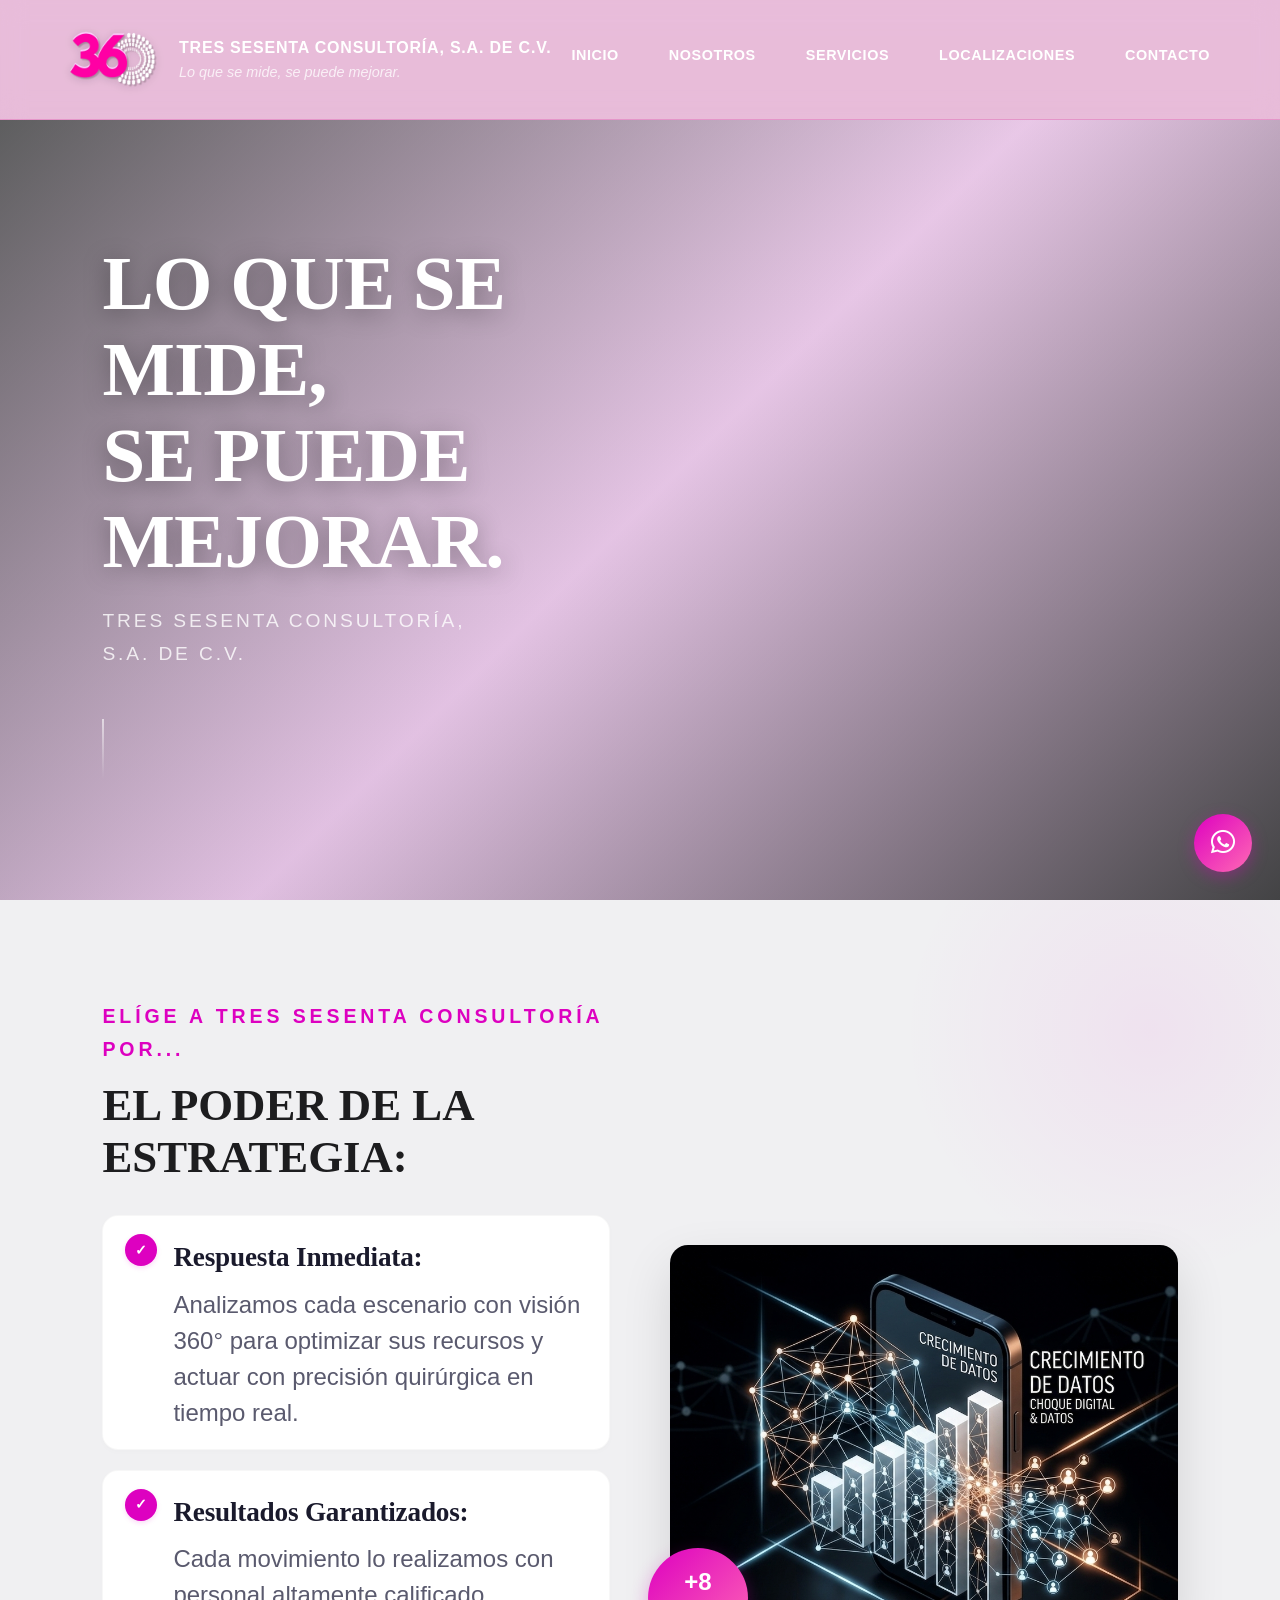
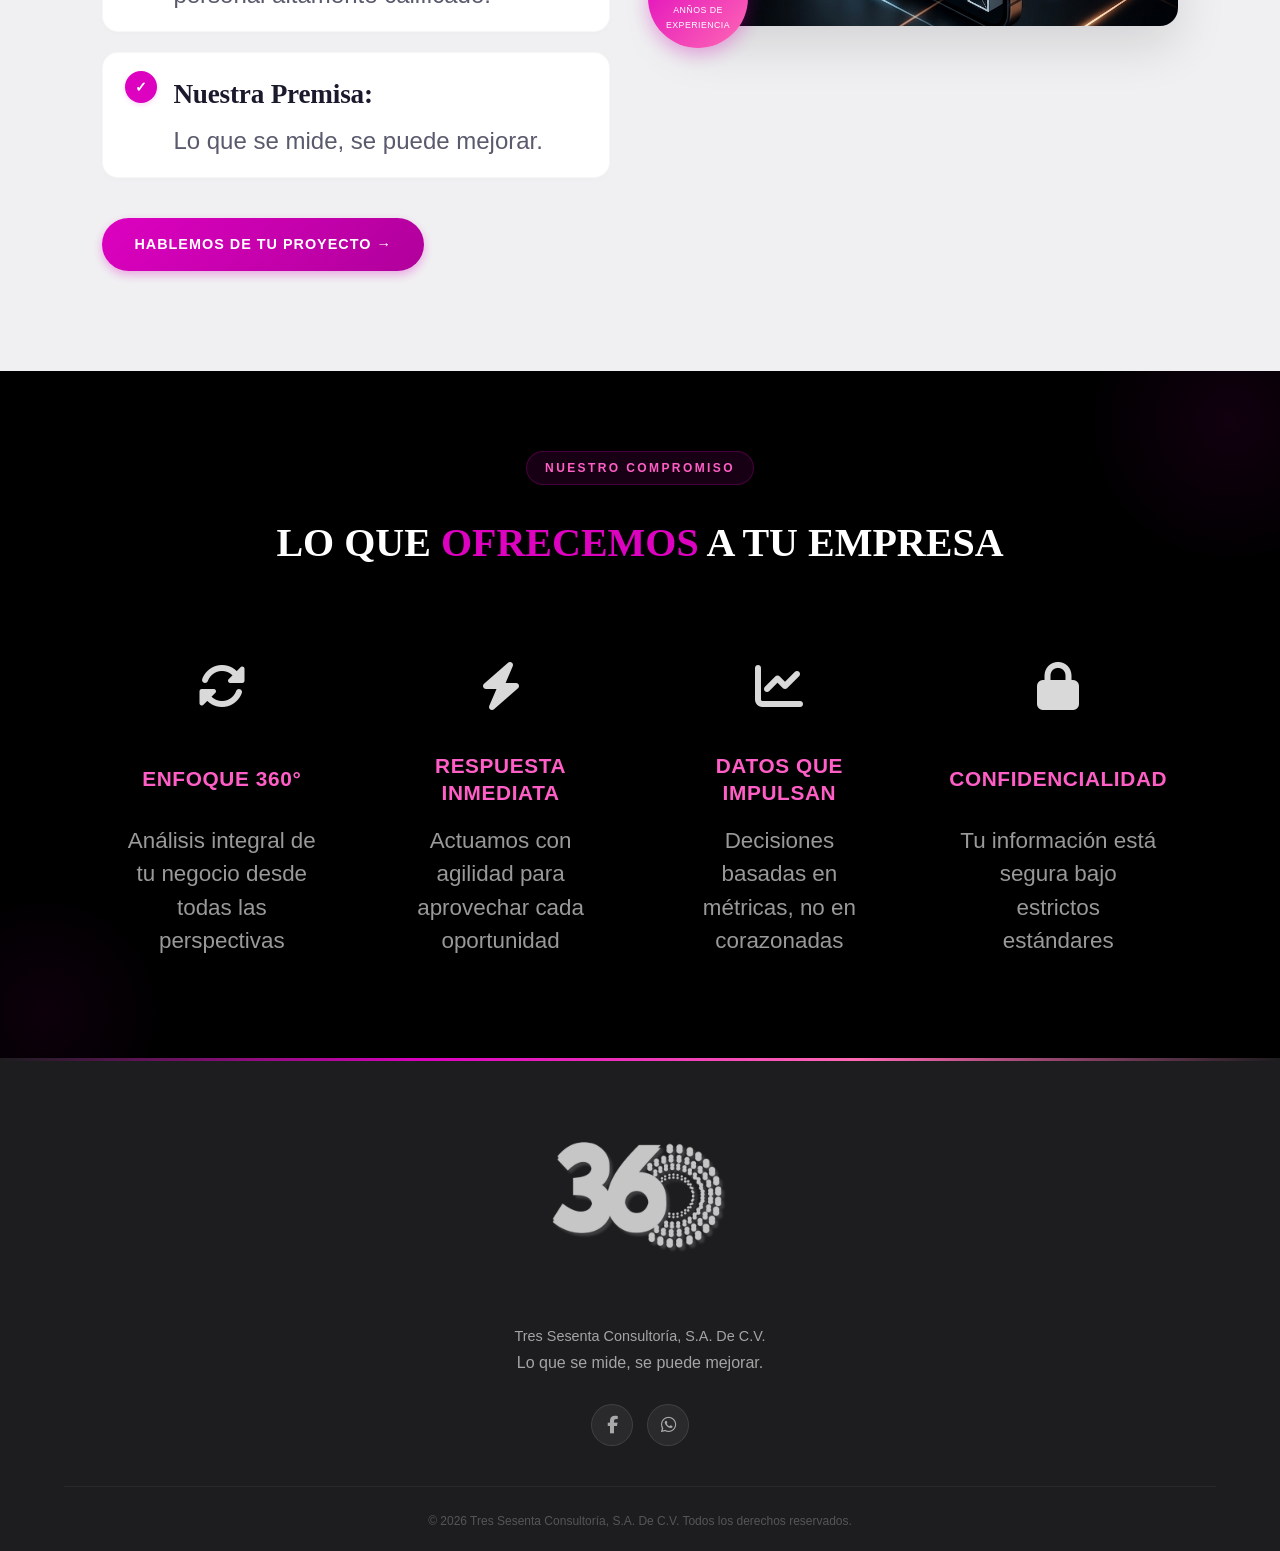
==== index.html @ 479d6edf "Nueva actualización" ====
<!DOCTYPE html>
<html lang="es">
<head>
    <meta charset="UTF-8">
    <meta name="viewport" content="width=device-width, initial-scale=1.0">
    <title>TRES SESENTA CONSULTORÍA | Lo que se mide, se puede mejorar</title>
    
    <!-- Metaetiquetas básicas -->
    <meta name="description" content="Tres Sesenta Consultoría: Transformamos datos en resultados. Especialistas en estrategia empresarial con visión 360°. Lo que se mide, se puede mejorar.">
    <meta name="keywords" content="consultoría, estrategia empresarial, mejora continua, análisis de datos, consultoría México, transformación digital">
    <meta name="author" content="Tres Sesenta Consultoría, S.A. de C.V.">
    <meta name="robots" content="index, follow">
    
    <!-- Open Graph / Facebook / LinkedIn / WhatsApp -->
    <meta property="og:type" content="website">
    <meta property="og:url" content="https://tusitio.com/">
    <meta property="og:title" content="Tres Sesenta Consultoría | Lo que se mide, se puede mejorar">
    <meta property="og:description" content="Consultoría estratégica con visión 360°. Optimizamos tus recursos y actuamos con precisión quirúrgica para mejorar tus resultados.">
    <meta property="og:image" content="https://tusitio.com/img/logo.png">
    <meta property="og:image:width" content="1200">
    <meta property="og:image:height" content="630">
    <meta property="og:site_name" content="Tres Sesenta Consultoría">
    
    <!-- Twitter Card -->
    <meta name="twitter:card" content="summary_large_image">
    <meta name="twitter:title" content="Tres Sesenta Consultoría | Lo que se mide, se puede mejorar">
    <meta name="twitter:description" content="Consultoría estratégica con visión 360°. Transformamos datos en resultados tangibles para tu empresa.">
    <meta name="twitter:image" content="https://tusitio.com/img/logo.png">
    
    <meta name="theme-color" content="#dd01c0">
    
    <!-- CSS Externos -->
    <link rel="stylesheet" href="css/styles.css">
    <link rel="stylesheet" href="https://cdnjs.cloudflare.com/ajax/libs/font-awesome/6.5.0/css/all.min.css">
    
    <!-- Favicon -->
    <link rel="icon" type="image/png" sizes="32x32" href="img/logo.png">
    <link rel="icon" type="image/png" sizes="16x16" href="img/logo.png">
    <link rel="apple-touch-icon" sizes="180x180" href="img/logo.png">
</head>

<body>
   <header class="navbar">
        <div class="brand-container">
            <img src="img/logo.png" alt="Logo de Tres Sesenta Consultoría" class="logo-img">
            <div class="brand-text">
                <h1>TRES SESENTA CONSULTORÍA, S.A. DE C.V.</h1>
                <p class="brand-slogan">Lo que se mide, se puede mejorar.</p>
            </div>
        </div>
        
        <div class="menu-toggle" id="mobile-menu">
            <span></span><span></span><span></span>
        </div>

        <nav class="nav-menu" id="nav-list">
            <ul>
                <li><a href="index.html">Inicio</a></li>
                <li><a href="nosotros.html">Nosotros</a></li>
                <li><a href="cata2.html">Servicios</a></li>
                <li><a href="localizaciones.html">Localizaciones</a></li>
                <li><a href="contacto.html">Contacto</a></li>               
            </ul>
        </nav>
    </header>

    <!-- Sección principal con video -->
    <section class="hero-half" id="inicio">
        <video autoplay muted loop class="hero-video">
            <source src="img/p1.mp4" type="video/mp4">
            Tu navegador no soporta la reproducción de video.
        </video>
        <div class="hero-overlay">
            <h1 class="hero-title">LO QUE SE MIDE,<br> SE PUEDE MEJORAR.</h1>
            <p class="hero-subtitle">Tres Sesenta Consultoría, <br> S.A. de C.V.</p>
        </div>
    </section>
    
    <!-- Sección de servicios/beneficios -->
    <section class="hero2" id="servicios">
        <div class="text">
            <p class="subti">Elíge a Tres Sesenta Consultoría por...</p>
            <h1>EL PODER DE LA ESTRATEGIA:</h1>
            
            <ul class="features-list">
                <li class="feature-item">
                    <div class="feature-icon">
                        <span>✓</span>
                    </div>
                    <div class="feature-content">
                        <span class="feature-title">Respuesta Inmediata:</span>
                        <p class="feature-desc">Analizamos cada escenario con visión 360° para optimizar sus recursos y actuar con precisión quirúrgica en tiempo real.</p>
                    </div>
                </li>
                <li class="feature-item">
                    <div class="feature-icon">
                        <span>✓</span>
                    </div>
                    <div class="feature-content">
                        <span class="feature-title">Resultados Garantizados:</span>
                        <p class="feature-desc">Cada movimiento lo realizamos con personal altamente calificado.</p>
                    </div>
                </li>
                <li class="feature-item">
                    <div class="feature-icon">
                        <span>✓</span>
                    </div>
                    <div class="feature-content">
                        <span class="feature-title">Nuestra Premisa:</span>
                        <p class="feature-desc">Lo que se mide, se puede mejorar.</p>
                    </div>
                </li>
            </ul>
            
            <a href="contacto.html" class="btn-estrategia">HABLEMOS DE TU PROYECTO →</a>
        </div> 
        <div class="image">
            <img src="img/gt.png" alt="Estrategia de marketing y consultoría">
            <div class="badge">+8<br><span>Anños de experiencia</span></div>
        </div>
    </section>

    <!-- Sección de Valores -->
    <section class="valores-section">
        <div class="valores-container">
            <p class="valores-subtitulo">NUESTRO COMPROMISO</p>
            <h2 class="valores-titulo">LO QUE <span>OFRECEMOS</span> A TU EMPRESA</h2>
            
            <div class="valores-grid">
                <!-- Tarjeta 1 - Enfoque 360° -->
                <div class="valor-card">
                    <div class="valor-icon">
                        <i class="fas fa-sync-alt"></i>
                    </div>
                    <h3>ENFOQUE 360°</h3>
                    <p>Análisis integral de tu negocio desde todas las perspectivas</p>
                </div>
                
                <!-- Tarjeta 2 - Respuesta Inmediata -->
                <div class="valor-card">
                    <div class="valor-icon">
                        <i class="fas fa-bolt"></i>
                    </div>
                    <h3>RESPUESTA INMEDIATA</h3>
                    <p>Actuamos con agilidad para aprovechar cada oportunidad</p>
                </div>
                
                <!-- Tarjeta 3 - Datos que Impulsan -->
                <div class="valor-card">
                    <div class="valor-icon">
                        <i class="fas fa-chart-line"></i>
                    </div>
                    <h3>DATOS QUE IMPULSAN</h3>
                    <p>Decisiones basadas en métricas, no en corazonadas</p>
                </div>
                
                <!-- Tarjeta 4 - Confidencialidad -->
                <div class="valor-card">
                    <div class="valor-icon">
                        <i class="fas fa-lock"></i>
                    </div>
                    <h3>CONFIDENCIALIDAD</h3>
                    <p>Tu información está segura bajo estrictos estándares</p>
                </div>
            </div>
        </div>
    </section>

    <!-- Botón flotante WhatsApp -->
    <a href="https://wa.me/528333244188" class="wpp-float" target="_blank" rel="noopener noreferrer">
        <i class="fab fa-whatsapp"></i>
    </a>

    <!-- Pie de página -->
    <footer class="main-footer" id="contacto">
        <div class="footer-content">
            <div class="footer-logo">
                <img src="img/logo.png" alt="Logo de Tres Sesenta Consultoría" class="logo-imgg">
                <p>Tres Sesenta Consultoría, S.A. De C.V.</p>
            </div>
            <p class="footer-slogan">Lo que se mide, se puede mejorar.</p>
            <div class="footer-social">
                <a href="https://facebook.com/tu_pagina" class="social-icon fb" target="_blank" rel="noopener noreferrer">
                    <i class="fab fa-facebook-f"></i>
                </a> 
                <a href="https://wa.me/528333244188" class="social-icon wpp" target="_blank" rel="noopener noreferrer">
                    <i class="fab fa-whatsapp"></i>
                </a>
            </div>
        </div>
        <div class="footer-bottom">
            <p>&copy; 2026 Tres Sesenta Consultoría, S.A. De C.V. Todos los derechos reservados.</p>
        </div>
    </footer>

    <!-- Enlace al JavaScript externo (Limpio y ordenado) -->
    <script src="js/index.js"></script>
</body>
</html>
---- css/styles.css ----
/* ============================================================
   TRES SESENTA CONSULTORÍA — Diseño original rosa glassmorphism
   ============================================================ */

* {
  margin: 0;
  padding: 0;
  box-sizing: border-box;
}

html {
  scroll-behavior: smooth;
}

body {
  font-family: 'Montserrat', 'Segoe UI', sans-serif;
  background: linear-gradient(180deg, #ececef 0%, #e0e0e6 30%, #d1d1d8 60%, #f5f5f5 100%);
  color: #1d1d1f;
  line-height: 1.7;
  padding-top: 120px;
}

/* ============================================================
   NAVBAR
   ============================================================ */
.navbar {
  position: fixed;
  top: 0;
  left: 0;
  right: 0;
  width: 100%;
  background: rgba(220, 0, 133, 0.2);
  backdrop-filter: blur(12px);
  -webkit-backdrop-filter: blur(12px);
  display: flex;
  justify-content: space-between;
  align-items: center;
  padding: 0 5%;
  min-height: 120px;
  z-index: 9999;
  transition: all 0.4s cubic-bezier(0.4, 0, 0.2, 1);
  border-bottom: 1px solid rgba(220, 0, 133, 0.2);
}

.navbar.scrolled {
  min-height: 90px;
  background: rgba(220, 0, 133, 0.3);
  backdrop-filter: blur(15px);
  border-bottom-color: rgba(220, 0, 133, 0.4);
}

.navbar .brand-container {
  display: flex;
  align-items: center;
  gap: 15px;
  flex-shrink: 0;
}

.navbar .logo-img {
  height: 100px;
  width: auto;
  transition: transform 0.3s ease;
  filter: drop-shadow(0 2px 5px rgba(0,0,0,0.15));
}

.navbar .logo-img:hover {
  transform: scale(1.05);
}

.navbar .brand-text {
  display: flex;
  flex-direction: column;
  line-height: 1.3;
}

.navbar .brand-text h1 {
  font-size: 1rem;
  font-weight: 700;
  color: #ffffff;
  margin: 0;
  letter-spacing: 0.05em;
  white-space: nowrap;
}

.navbar .brand-text p {
  font-size: 0.90rem;
  font-weight: 400;
  color: rgba(255, 255, 255, 0.75);
  margin: 4px 0 0 0;
  font-style: italic;
  white-space: nowrap;
}

.navbar .nav-menu ul {
  display: flex;
  gap: 10px;
  list-style: none;
  margin: 0;
  padding: 0;
}

.navbar .nav-menu a {
  text-decoration: none;
  color: #ffffff;
  font-size: 0.9rem;
  font-weight: 600;
  text-transform: uppercase;
  padding: 8px 20px;
  border-radius: 30px;
  transition: all 0.4s cubic-bezier(0.4, 0, 0.2, 1);
  display: inline-block;
  letter-spacing: 0.04em;
  position: relative;
  overflow: hidden;
  background: transparent;
}

.navbar .nav-menu a::before {
  content: '';
  position: absolute;
  inset: 0;
  background: rgba(255, 255, 255, 0.12);
  border-radius: 30px;
  transform: scaleX(0);
  transform-origin: center;
  transition: transform 0.35s cubic-bezier(0.4, 0, 0.2, 1);
  z-index: 0;
}

.navbar .nav-menu a:hover::before {
  transform: scaleX(1);
}

.navbar .nav-menu a:hover {
  transform: translateY(-2px);
}

.navbar .nav-menu a.active {
  background: rgba(255, 255, 255, 0.2);
  box-shadow: 0 2px 8px rgba(0, 0, 0, 0.08);
}

.menu-toggle {
  display: none;
  flex-direction: column;
  gap: 5px;
  cursor: pointer;
  z-index: 100;
  background: transparent;
  border: none;
  padding: 5px;
}

.menu-toggle span {
  display: block;
  width: 26px;
  height: 2.5px;
  background: #ffffff;
  border-radius: 2px;
  transition: all 0.4s cubic-bezier(0.4, 0, 0.2, 1);
}

.menu-toggle.open span:nth-child(1) {
  transform: rotate(45deg) translate(5px, 5px);
}

.menu-toggle.open span:nth-child(2) {
  opacity: 0;
}

.menu-toggle.open span:nth-child(3) {
  transform: rotate(-45deg) translate(7px, -6px);
}

/* ============================================================
   RESPONSIVE NAVBAR
   ============================================================ */
@media (max-width: 1024px) {
  body {
    padding-top: 100px;
  }
  
  .navbar .logo-img {
    height: 65px;
  }
  
  .navbar .brand-text h1 {
    font-size: 0.85rem;
  }
  
  .navbar .brand-text p {
    font-size: 0.6rem;
  }
  
  .navbar .nav-menu a {
    padding: 6px 16px;
    font-size: 0.8rem;
  }
}

@media (max-width: 850px) {
  .menu-toggle {
    display: flex;
  }
  
  .navbar .nav-menu {
    position: fixed;
    top: 120px;
    left: -100%;
    width: 100%;
    height: calc(100vh - 120px);
    background: rgba(220, 0, 133, 0.9);
    backdrop-filter: blur(15px);
    transition: left 0.3s ease;
    padding: 40px 20px;
    overflow-y: auto;
  }
  
  .navbar .nav-menu.active {
    left: 0;
  }
  
  .navbar .nav-menu ul {
    flex-direction: column;
    gap: 20px;
    align-items: center;
  }
  
  .navbar .nav-menu a {
    font-size: 1.1rem;
    padding: 12px 30px;
    width: 100%;
    text-align: center;
    background: rgba(255, 255, 255, 0.08);
    border-radius: 50px;
  }
  
  .navbar .nav-menu a:hover {
    background: rgba(255, 255, 255, 0.18);
  }
  
  .navbar .brand-text h1 {
    font-size: 0.80rem;
  }
  
  .navbar .brand-text p {
    font-size: 0.55rem;
  }
}

@media (max-width: 550px) {
  body {
    padding-top: 85px;
  }
  
  .navbar {
    padding: 0 3%;
    min-height: 85px;
  }
  
  .navbar .brand-container {
    gap: 8px;
  }
  
  .navbar .logo-img {
    height: 50px;
  }
  
  .navbar .brand-text h1 {
    font-size: 0.65rem;
  }
  
  .navbar .brand-text p {
    font-size: 0.45rem;
    margin-top: 2px;
  }
  
  .menu-toggle span {
    width: 22px;
    height: 2px;
  }
  
  .navbar .nav-menu {
    top: 85px;
    height: calc(100vh - 85px);
  }
}

/* ============================================================
   HERO VIDEO
   ============================================================ */
.hero-half {
  position: relative;
  width: 100%;
  height: calc(100vh - 120px);
  min-height: 500px;
  overflow: hidden;
  display: flex;
  align-items: center;
  justify-content: flex-start;
}

.hero-video {
  position: absolute;
  inset: 0;
  width: 100%;
  height: 100%;
  object-fit: cover;
  transform: scale(1.02);
  animation: heroZoom 20s ease-in-out infinite alternate;
}

@keyframes heroZoom {
  from { transform: scale(1.02); }
  to   { transform: scale(1.1); }
}

.hero-overlay {
  position: relative;
  z-index: 2;
  text-align: left;
  color: #ffffff;
  padding: 0 8%;
  max-width: 700px;
  animation: heroFadeUp 1.2s cubic-bezier(0.4,0,0.2,1) 0.3s both;
}

.hero-half::after {
  content: '';
  position: absolute;
  inset: 0;
  background: linear-gradient(135deg, rgba(0,0,0,0.6) 0%, rgba(221,1,192,0.15) 50%, rgba(0,0,0,0.7) 100%);
  z-index: 1;
}

@keyframes heroFadeUp {
  from { opacity: 0; transform: translateY(40px); }
  to   { opacity: 1; transform: translateY(0); }
}

.hero-overlay h1 {
  font-family: 'Playfair Display', 'Georgia', serif;
  font-size: clamp(2.5rem, 6vw, 5rem);
  font-weight: 700;
  line-height: 1.12;
  letter-spacing: -0.01em;
  text-shadow: 0 4px 25px rgba(0,0,0,0.35);
  margin-bottom: 20px;
}

.hero-overlay h1 b {
  background: linear-gradient(135deg, #ffffff 0%, #ff9eef 50%, #ff69b4 100%);
  -webkit-background-clip: text;
  -webkit-text-fill-color: transparent;
  background-clip: text;
}

.hero-overlay p {
  font-size: clamp(0.9rem, 2vw, 1.2rem);
  font-weight: 300;
  letter-spacing: 0.15em;
  text-transform: uppercase;
  opacity: 0.8;
  margin-top: 8px;
}

.hero-overlay::after {
  content: '';
  display: block;
  width: 1.5px;
  height: 60px;
  background: linear-gradient(to bottom, rgba(255,255,255,0.6), transparent);
  margin: 48px 0 0;
  animation: pulse 2s ease infinite;
}

@keyframes pulse {
  0%, 100% { opacity: 0.5; transform: scaleY(1); }
  50% { opacity: 0.9; transform: scaleY(1.15); }
}

/* ============================================================
   HERO 2
   ============================================================ */
.hero2 {
  display: grid;
  grid-template-columns: 1fr 1fr;
  gap: 60px;
  align-items: center;
  padding: 100px 8%;
  background: #f0f0f2;
  position: relative;
  overflow: hidden;
}

.hero2::before {
  content: '';
  position: absolute;
  top: -120px;
  right: -120px;
  width: 500px;
  height: 500px;
  background: radial-gradient(circle, rgba(221,1,192,0.06) 0%, transparent 70%);
  border-radius: 50%;
  pointer-events: none;
}

.hero2 .subti {
  font-size: 1.22rem;
  font-weight: 600;
  letter-spacing: 0.2em;
  text-transform: uppercase;
  color: #dd01c0;
  margin-bottom: 14px;
}

.hero2 h1 {
  font-family: 'Playfair Display', 'Georgia', serif;
  font-size: clamp(1.8rem, 3.5vw, 2.8rem);
  font-weight: 700;
  color: #1d1d1f;
  line-height: 1.15;
  margin-bottom: 32px;
}

.features-list {
  display: flex;
  flex-direction: column;
  gap: 20px;
  list-style: none;
  margin: 0;
  padding: 0;
}

.feature-item {
  display: flex;
  align-items: flex-start;
  gap: 16px;
  background: #ffffff;
  border-radius: 16px;
  padding: 18px 22px;
  transition: all 0.3s ease;
  border: 1px solid rgba(0, 0, 0, 0.03);
  box-shadow: 0 2px 6px rgba(0, 0, 0, 0.015);
}

.feature-item:hover {
  transform: translateX(4px);
  border-color: rgba(221, 1, 192, 0.12);
  box-shadow: 0 6px 16px rgba(221, 1, 192, 0.05);
}

.feature-icon {
  flex-shrink: 0;
  width: 32px;
  height: 32px;
  background: #dd01c0;
  border-radius: 50%;
  display: flex;
  align-items: center;
  justify-content: center;
  color: white;
  font-size: 0.85rem;
  transition: all 0.2s ease;
  box-shadow: 0 2px 5px rgba(221, 1, 192, 0.15);
}

.feature-item:hover .feature-icon {
  transform: scale(1.04);
  background: #c000a8;
  box-shadow: 0 3px 8px rgba(221, 1, 192, 0.2);
}

.feature-content {
  flex: 1;
}

.feature-title {
  font-family: 'Playfair Display', 'Georgia', 'Times New Roman', serif;
  font-weight: 700;
  font-size: 1.70rem;
  color: #1a1a2c;
  display: block;
  margin-bottom: 6px;
  letter-spacing: -0.2px;
}

.feature-desc {
  font-size: 1.5rem;
  line-height: 1.5;
  color: #5a5a6e;
  margin: 0;
  font-weight: 400;
}

.feature-icon span {
  font-size: 0.9rem;
  font-weight: 600;
  line-height: 1;
}

.hero2 .image {
  position: relative;
}

.hero2 .image img {
  width: 100%;
  border-radius: 18px;
  box-shadow: 0 20px 50px rgba(0,0,0,0.12);
  display: block;
  object-fit: cover;
  aspect-ratio: 4/3;
  transition: transform 0.5s ease;
}

.hero2 .image img:hover {
  transform: scale(1.02);
}

.hero2 .badge {
  position: absolute;
  bottom: -22px;
  left: -22px;
  background: linear-gradient(135deg, #dd01c0 0%, #ff69b4 100%);
  color: #ffffff;
  border-radius: 50%;
  width: 100px;
  height: 100px;
  display: flex;
  flex-direction: column;
  align-items: center;
  justify-content: center;
  text-align: center;
  font-weight: 700;
  font-size: 1.5rem;
  box-shadow: 0 6px 18px rgba(221,1,192,0.3);
}

.hero2 .badge span {
  font-size: 0.55rem;
  font-weight: 500;
  letter-spacing: 0.05em;
  text-transform: uppercase;
}

@media (max-width: 900px) {
  .hero2 {
    grid-template-columns: 1fr;
    padding: 60px 6%;
    gap: 40px;
  }
  
  .hero2 .badge {
    bottom: -18px;
    left: 16px;
  }
}

/* ============================================================
   SECCIÓN DE VALORES - CORREGIDA
   ============================================================ */
.valores-section {
  padding: 80px 8%;
  background:#000;
  position: relative;
  overflow: hidden;
  text-align: center;
}
.valor-content {
    flex: 1;
    display: flex;
    flex-direction: column;
}

.valores-section::before {
  content: '';
  position: absolute;
  top: -100px;
  right: -100px;
  width: 300px;
  height: 300px;
  background: radial-gradient(circle, rgba(221,1,192,0.08) 0%, transparent 70%);
  border-radius: 50%;
  pointer-events: none;
}

.valores-section::after {
  content: '';
  position: absolute;
  bottom: -80px;
  left: -80px;
  width: 250px;
  height: 250px;
  background: radial-gradient(circle, rgba(221,1,192,0.06) 0%, transparent 70%);
  border-radius: 50%;
  pointer-events: none;
}

.valores-container {
  max-width: 1200px;
  margin: 0 auto;
  position: relative;
  z-index: 1;
}


.valores-subtitulo {
  text-align: center;
  font-size: 0.75rem;
  font-weight: 600;
  letter-spacing: 0.2em;
  text-transform: uppercase;
 color: #ff5ec6;
  margin-bottom: 15px;
  text-transform: uppercase ;
    background: rgba(221,1,192,0.1);
    border: 1px solid rgba(221,1,192,0.25);
    border-radius: 30px;
    padding: 6px 18px;
    margin-bottom: 24px;
    display: inline-flex;
    
   

}

.valores-titulo {
  text-align: center;
  font-family: 'Playfair Display', 'Georgia', serif;
  font-size: clamp(1.8rem, 4vw, 2.5rem);
  font-weight: 700;
  color: white;
  margin-bottom: 50px;
}

.valores-titulo span {
  color: #dd01c0;
}

.valores-grid {
  display: grid;
  grid-template-columns: repeat(auto-fit, minmax(220px, 1fr));
  gap: 40px;
  text-align: center;
      align-items: start; /* Alinea las tarjetas desde el inicio */

}

.valor-card {
  padding: 20px;
  transition: all 0.3s ease;
   height: 100%;
}

.valor-card:hover {
  transform: translateY(-5px);
}

.valor-icon {
  font-size: 3rem;
  margin-bottom: 15px;
  color: rgba(255, 255, 255, 0.85);
  transition: all 0.3s ease;
}

.valor-card:hover .valor-icon {
  color: #dd01c0;
  transform: scale(1.05);
}

.valor-card h3 {
  font-size: 1.3rem;
  font-weight: 700;
  color:  #ff5ec6;
  margin-bottom: 10px;
  letter-spacing: 0.03em;
   min-height: 70px;        /* ← LÍNEA 1: Altura fija para TODOS */
  display: flex;           /* ← LÍNEA 2: Activa flexbox */
  align-items: center;     /* ← LÍNEA 3: Centra verticalmente */
  justify-content: center; /* ← EXTRA: Centra horizontalmente */
    text-align: center;
  line-height: 1.3;
  padding: 0 10px;
}

.valor-card p {
  font-size: 1.4rem;
  color: rgba(255, 255, 255, 0.6);
  line-height: 1.5;
}

/* ============================================================
   BOTÓN FLOTANTE WHATSAPP
   ============================================================ */
.wpp-float {
  position: fixed;
  bottom: 28px;
  right: 28px;
  width: 58px;
  height: 58px;
  background: linear-gradient(135deg, #dd01c0 0%, #ff69b4 100%);
  color: #ffffff;
  border-radius: 50%;
  display: flex;
  justify-content: center;
  align-items: center;
  font-size: 1.7rem;
  cursor: pointer;
  transition: all 0.4s cubic-bezier(0.4, 0, 0.2, 1);
  box-shadow: 0 5px 16px rgba(221, 1, 192, 0.35);
  text-decoration: none;
  z-index: 1000;
  animation: floatBounce 3s ease-in-out infinite;
}

@keyframes floatBounce {
  0%, 100% { transform: translateY(0); }
  50% { transform: translateY(-5px); }
}

.wpp-float:hover {
  background: linear-gradient(135deg, #ff69b4 0%, #dd01c0 100%);
  transform: scale(1.1);
  box-shadow: 0 8px 24px rgba(221, 1, 192, 0.4);
  animation: none;
}
/* Botón estratégico */
.btn-estrategia {
    display: inline-block;
    margin-top: 40px;
    padding: 14px 32px;
    background: linear-gradient(135deg, #dd01c0, #b0009b);
    color: white;
    font-weight: bold;
    text-decoration: none;
    border-radius: 40px;
    transition: all 0.3s ease;
    box-shadow: 0 4px 10px rgba(221,1,192,0.3);
    letter-spacing: 1px;
    font-size: 0.9rem;
}

.btn-estrategia:hover {
    transform: translateY(-3px);
    box-shadow: 0 8px 20px rgba(221,1,192,0.4);
    background: linear-gradient(135deg, #b0009b, #dd01c0);
}

/* Resaltado de texto */
.hero2 .highlight {
    color: #dd01c0;
    position: relative;
}

/* ============================================================
   FOOTER
   ============================================================ */
.main-footer {
  background: #1d1d1f;
  color: rgba(255,255,255,0.6);
  text-align: center;
  position: relative;
  overflow: hidden;
  padding: 40px 5% 20px;
}

.main-footer::before {
  content: '';
  position: absolute;
  top: 0;
  left: 0;
  right: 0;
  height: 3px;
  background: linear-gradient(90deg, transparent, #dd01c0, #ff69b4, transparent);
}

.footer-logo img {
  height: 200px;
  margin-bottom: 14px;
  filter: brightness(0) invert(1);
  opacity: 0.75;
  transition: opacity 0.3s;
}

.footer-logo p {
  font-size: 0.9rem;
  margin-top: 4px;
}

.footer-social {
  display: flex;
  justify-content: center;
  gap: 14px;
  margin-top: 28px;
}

.footer-social .social-icon {
  display: inline-flex;
  justify-content: center;
  align-items: center;
  width: 42px;
  height: 42px;
  border-radius: 50%;
  background: rgba(255,255,255,0.06);
  border: 1px solid rgba(255,255,255,0.1);
  color: rgba(255,255,255,0.6);
  font-size: 1.1rem;
  transition: all 0.4s cubic-bezier(0.4, 0, 0.2, 1);
  text-decoration: none;
}

.footer-social .social-icon:hover {
  background: linear-gradient(135deg, #dd01c0, #ff69b4);
  border-color: transparent;
  color: #ffffff;
  transform: translateY(-3px) scale(1.08);
}

.footer-bottom {
  margin-top: 40px;
  border-top: 1px solid rgba(255,255,255,0.05);
  padding-top: 24px;
  font-size: 0.75rem;
  color: rgba(255,255,255,0.25);
}

/* ============================================================
   SCROLL PROGRESS
   ============================================================ */
.scroll-progress {
  position: fixed;
  top: 0;
  left: 0;
  width: 0%;
  height: 3px;
}
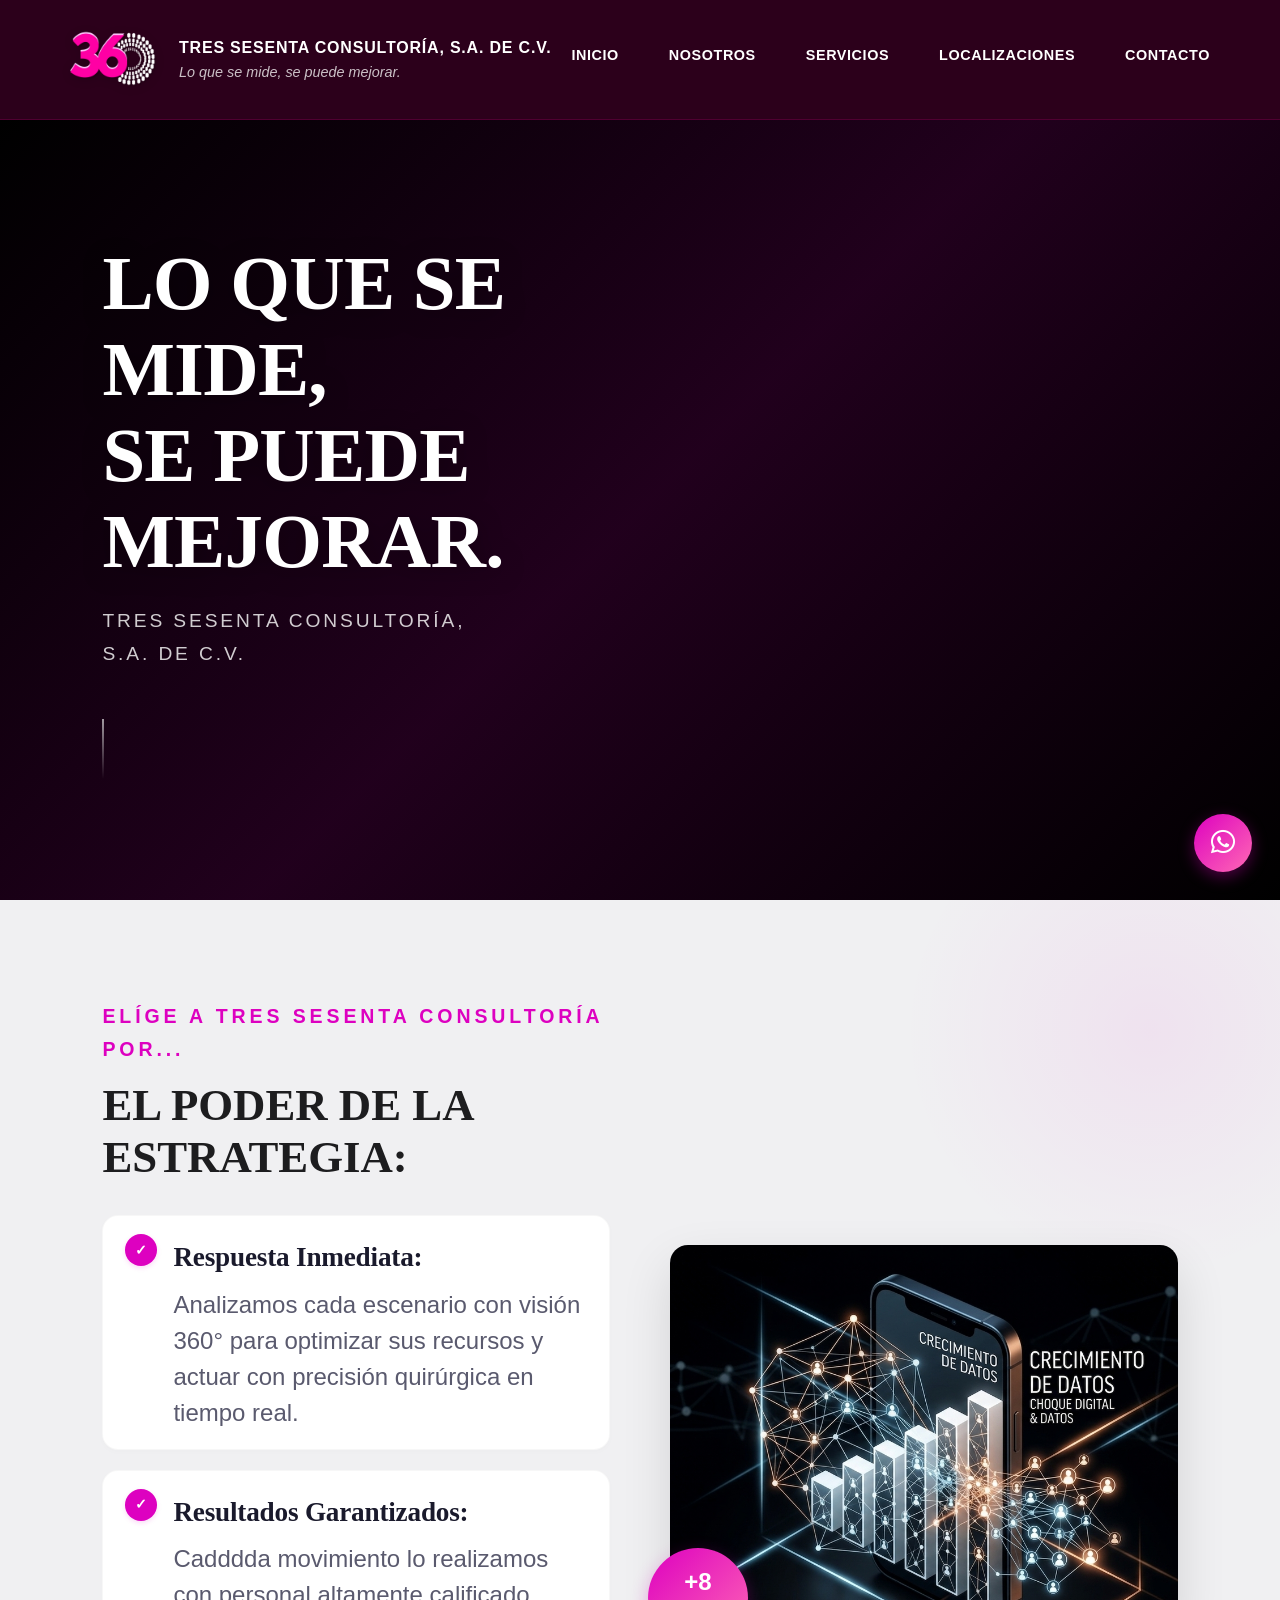
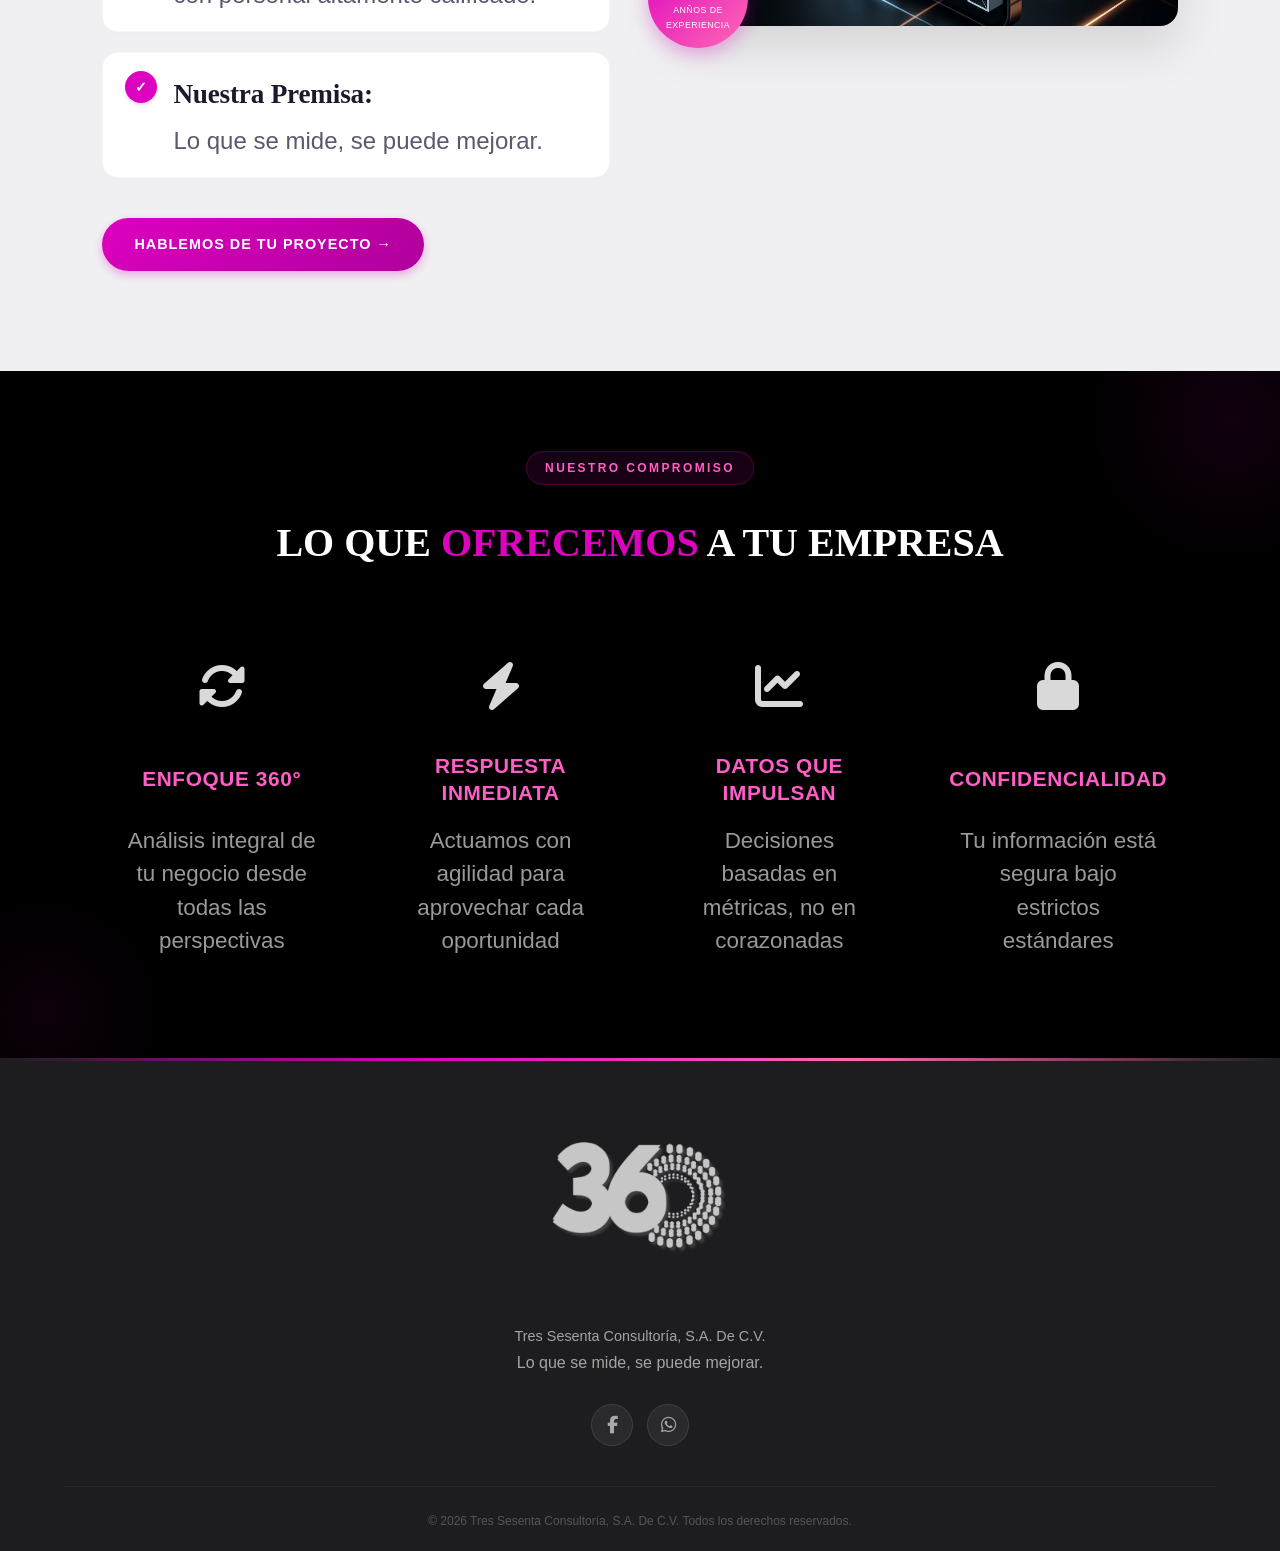
==== commit e5c76f09: "Actualizacion forzada de archivos limpia" ====
--- a/index.html
+++ b/index.html
@@ -98,7 +98,7 @@
                     </div>
                     <div class="feature-content">
                         <span class="feature-title">Resultados Garantizados:</span>
-                        <p class="feature-desc">Cada movimiento lo realizamos con personal altamente calificado.</p>
+                        <p class="feature-desc">Cadddda movimiento lo realizamos con personal altamente calificado.</p>
                     </div>
                 </li>
                 <li class="feature-item">
--- a/css/styles.css
+++ b/css/styles.css
@@ -14,7 +14,7 @@
 
 body {
   font-family: 'Montserrat', 'Segoe UI', sans-serif;
-  background: linear-gradient(180deg, #ececef 0%, #e0e0e6 30%, #d1d1d8 60%, #f5f5f5 100%);
+  background: #000000;
   color: #1d1d1f;
   line-height: 1.7;
   padding-top: 120px;
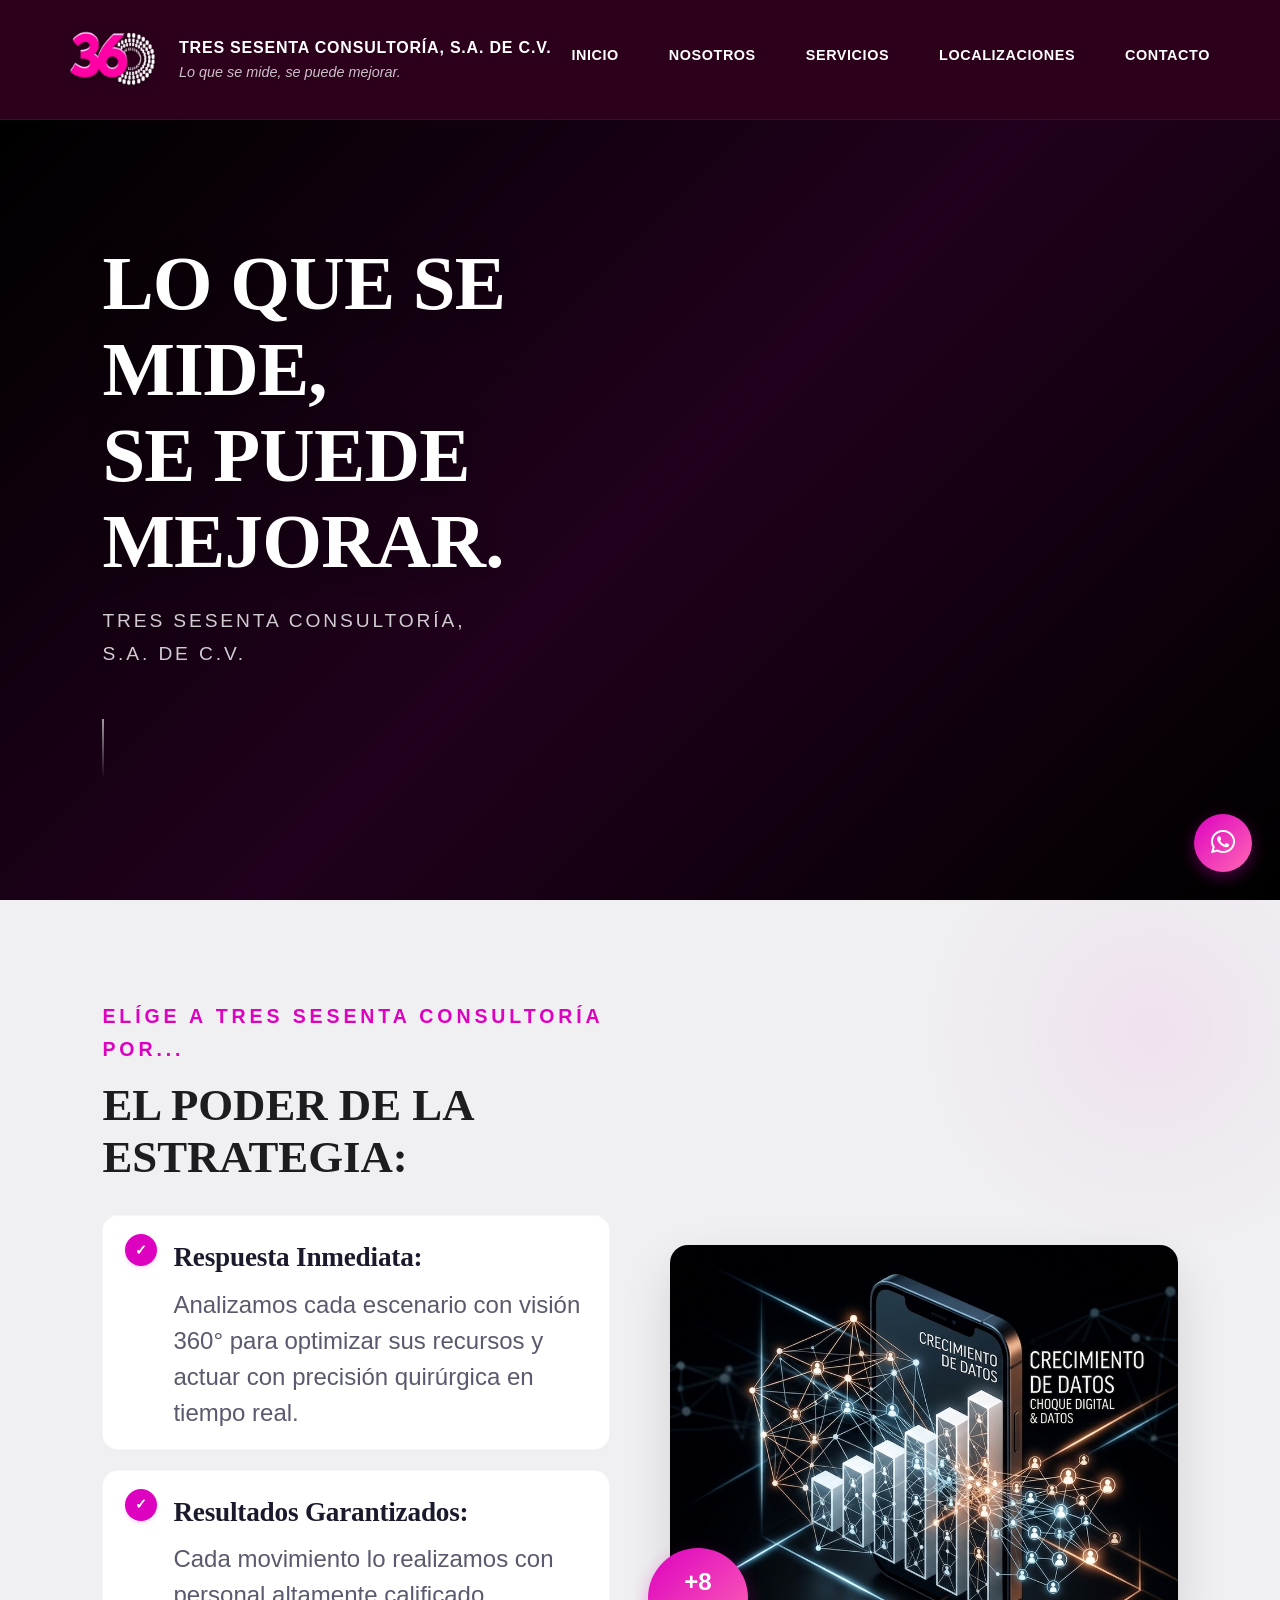
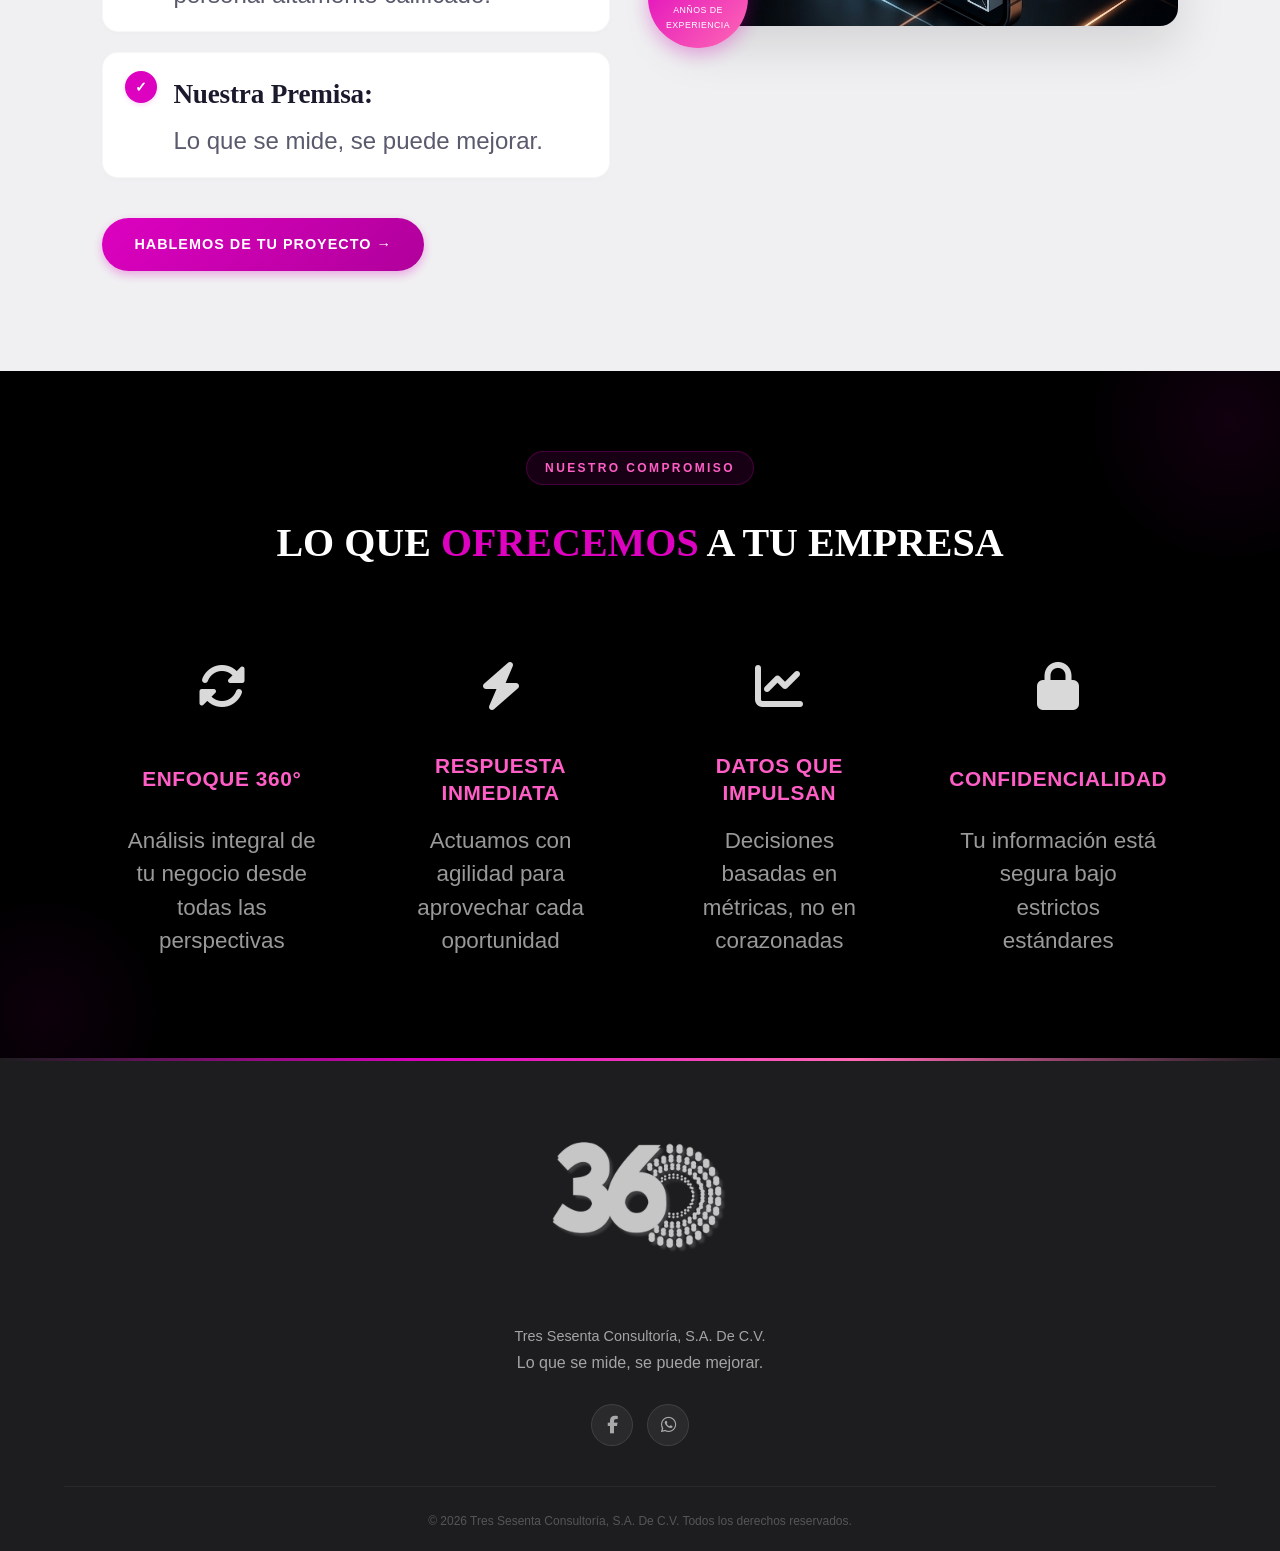
==== commit f788478f: "Actualizacion forzada de archivos limpia" ====
--- a/index.html
+++ b/index.html
@@ -98,7 +98,7 @@
                     </div>
                     <div class="feature-content">
                         <span class="feature-title">Resultados Garantizados:</span>
-                        <p class="feature-desc">Cadddda movimiento lo realizamos con personal altamente calificado.</p>
+                        <p class="feature-desc">Cada movimiento lo realizamos con personal altamente calificado.</p>
                     </div>
                 </li>
                 <li class="feature-item">
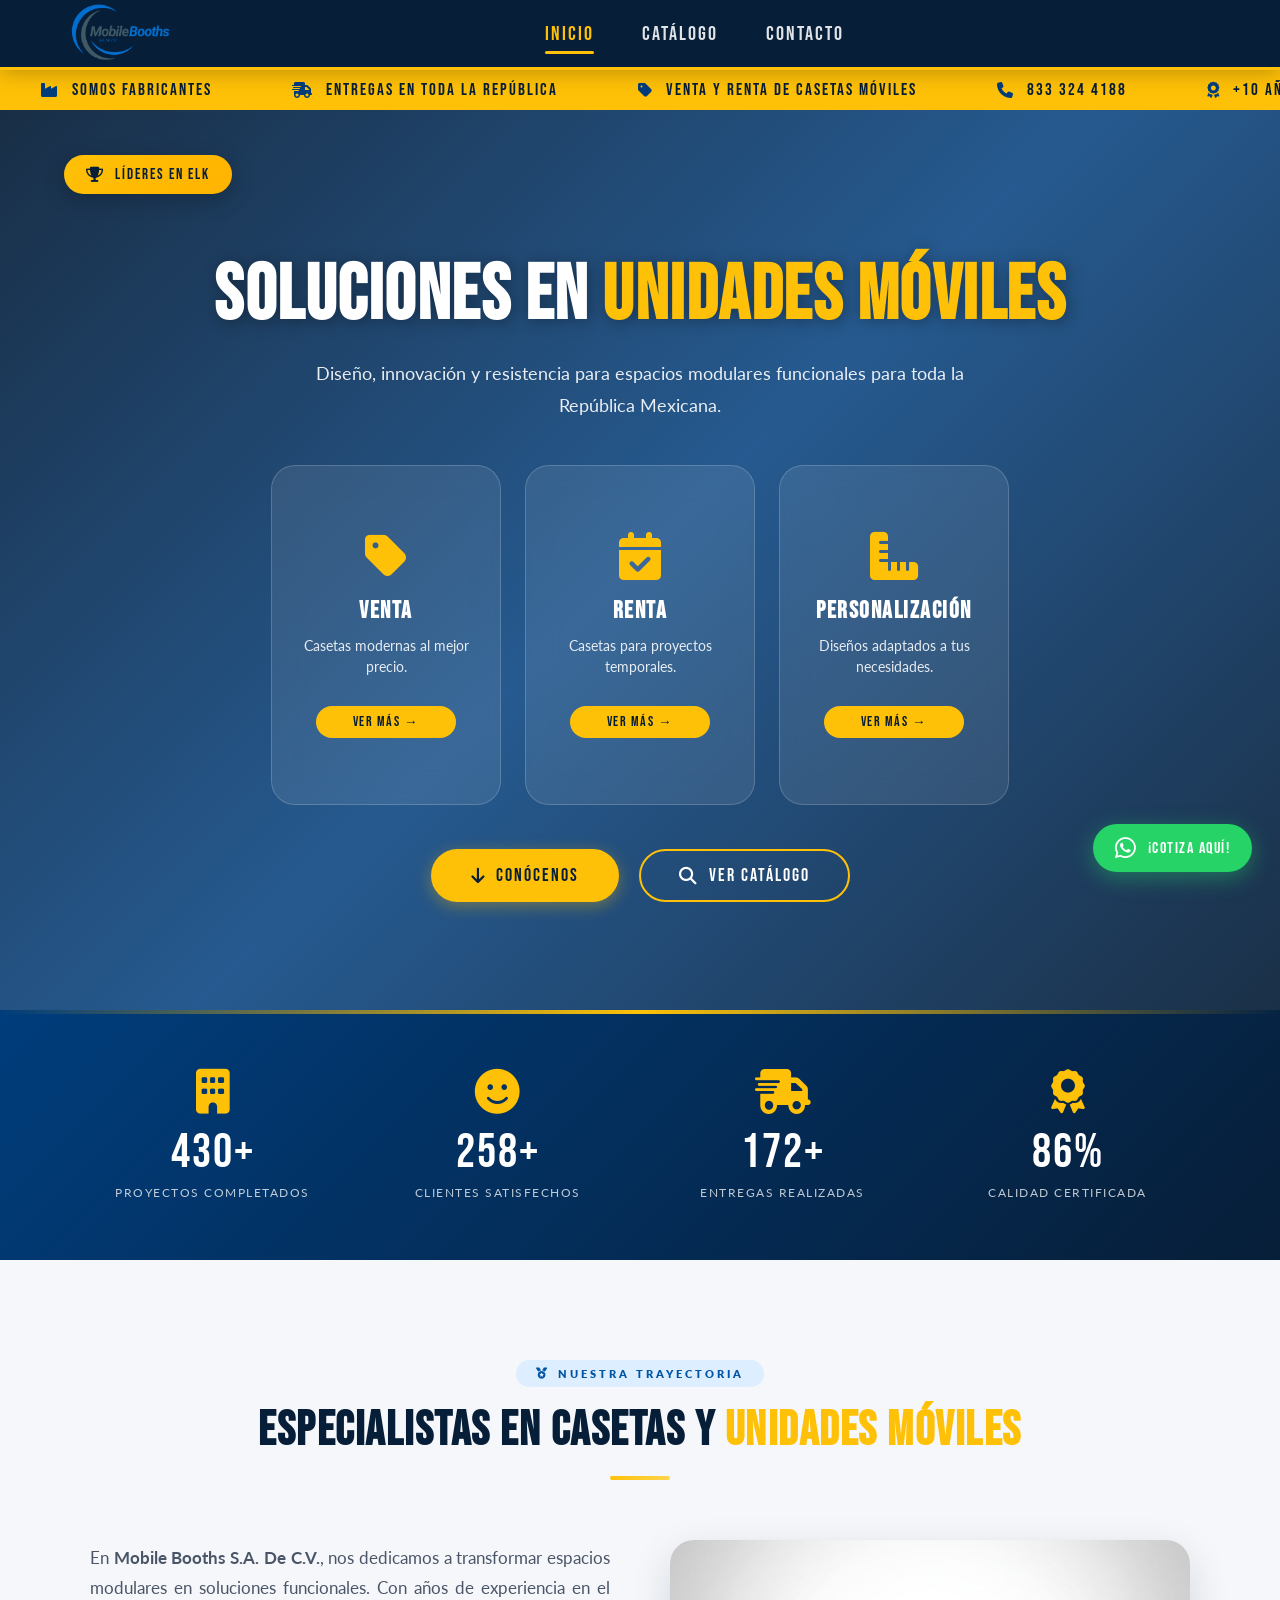
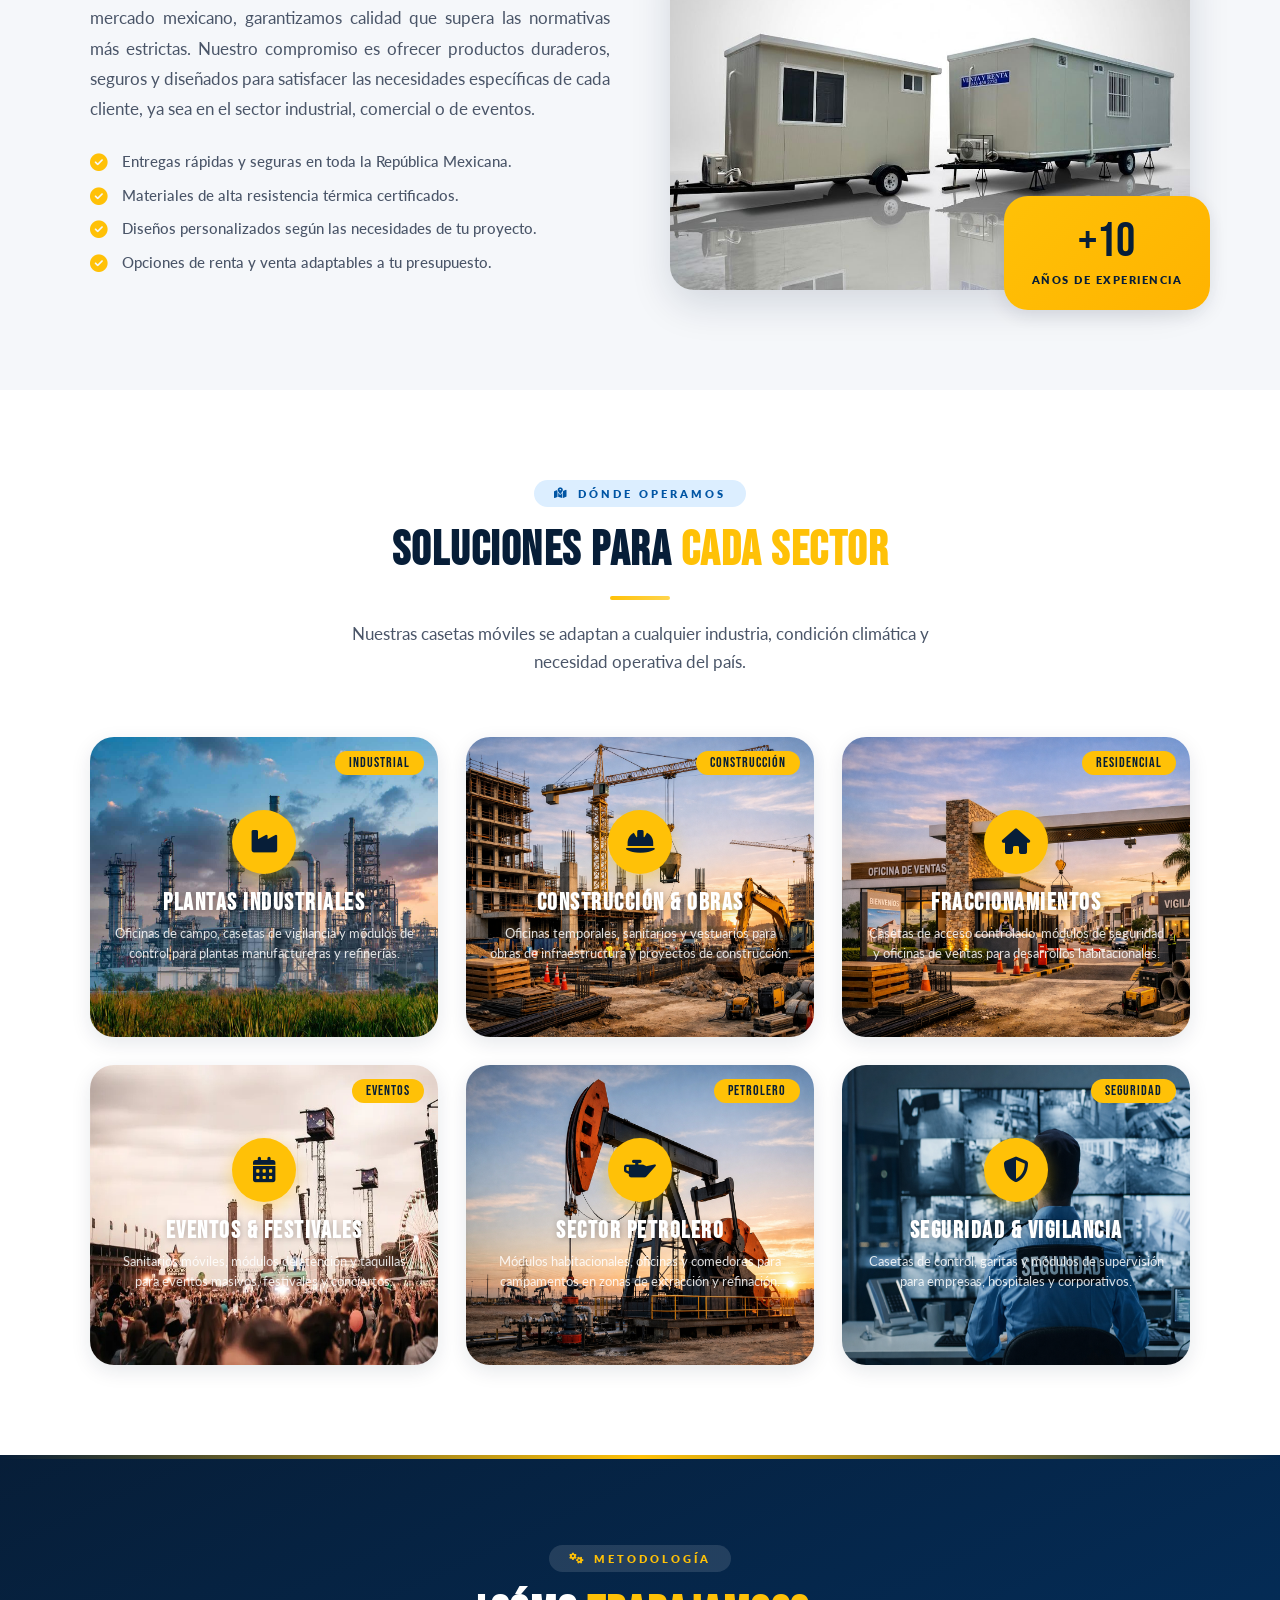
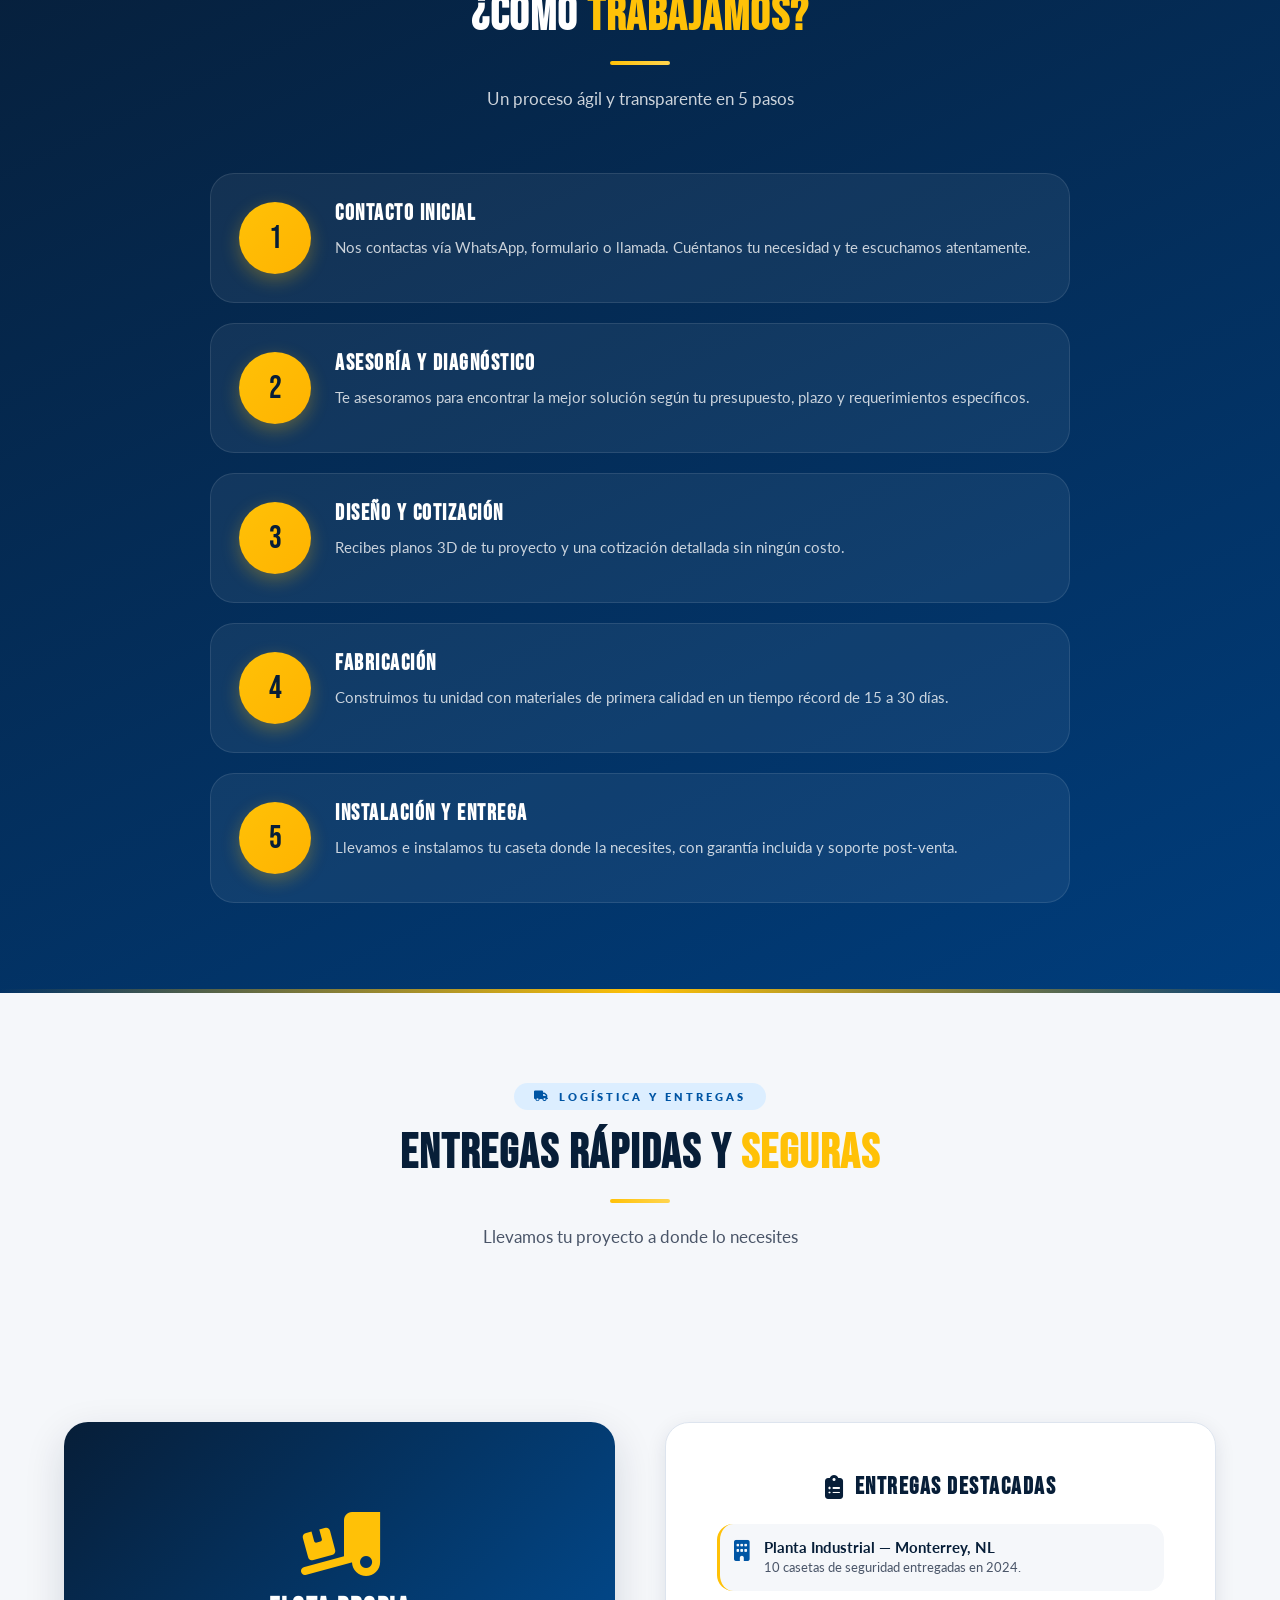
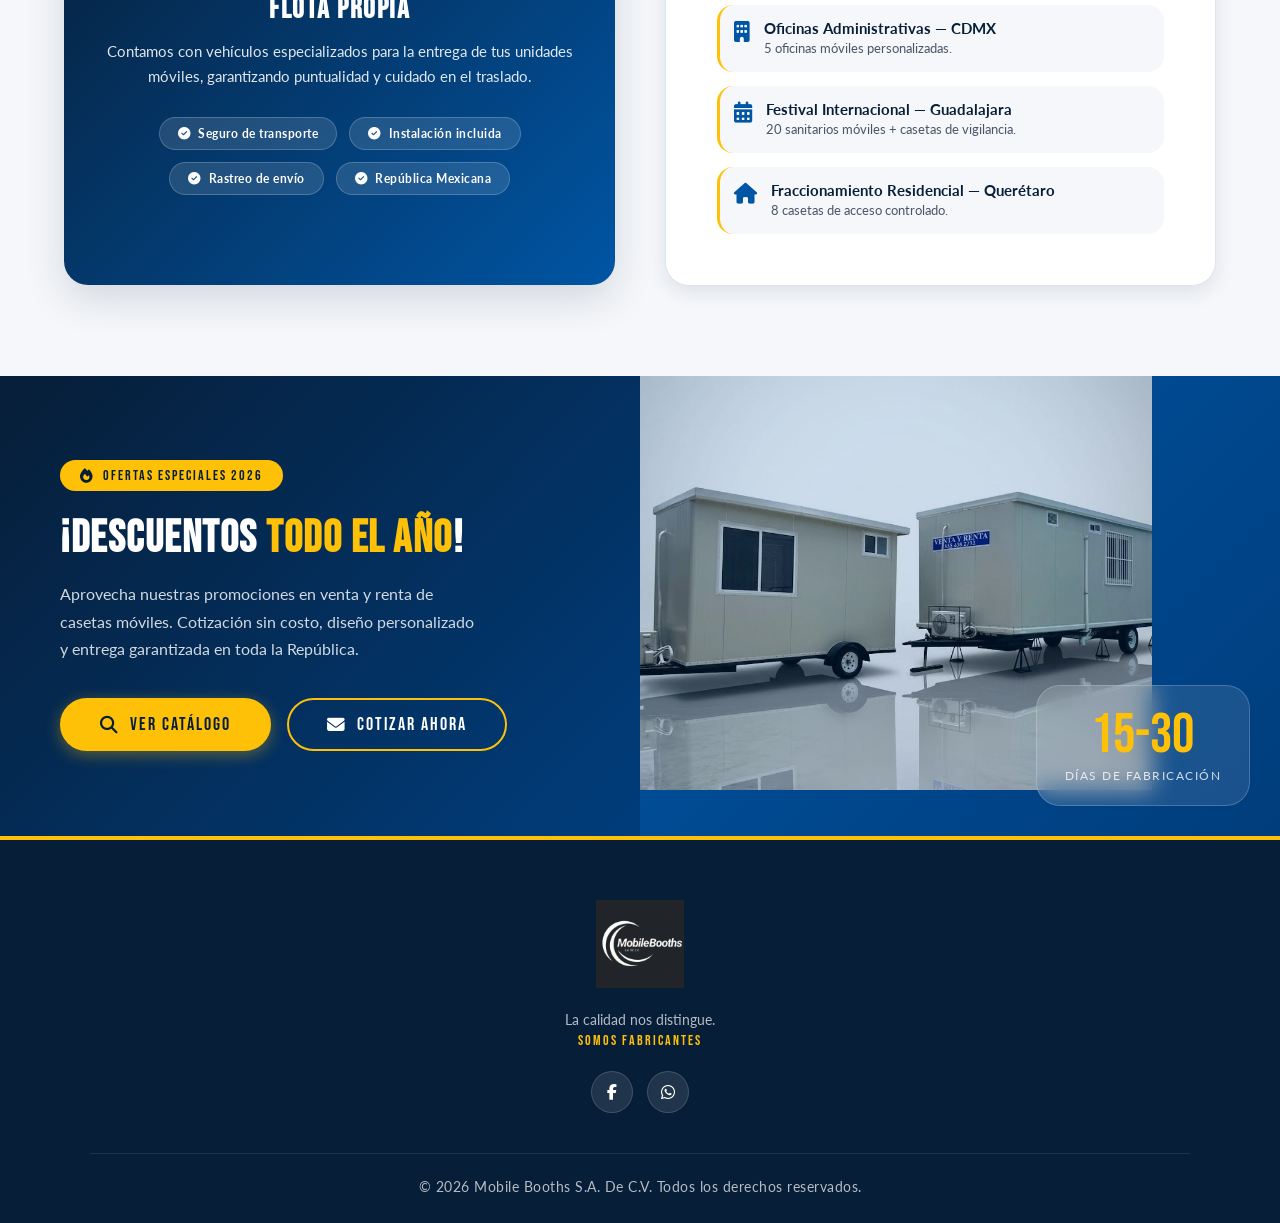
==== commit 0c9b91d9: "Mi primer commit del proyecto 360360" ====
--- a/index.html
+++ b/index.html
@@ -2,198 +2,420 @@
 <html lang="es">
 <head>
     <meta charset="UTF-8">
-    <meta name="viewport" content="width=device-width, initial-scale=1.0">
-    <title>TRES SESENTA CONSULTORÍA | Lo que se mide, se puede mejorar</title>
-    
-    <!-- Metaetiquetas básicas -->
-    <meta name="description" content="Tres Sesenta Consultoría: Transformamos datos en resultados. Especialistas en estrategia empresarial con visión 360°. Lo que se mide, se puede mejorar.">
-    <meta name="keywords" content="consultoría, estrategia empresarial, mejora continua, análisis de datos, consultoría México, transformación digital">
-    <meta name="author" content="Tres Sesenta Consultoría, S.A. de C.V.">
-    <meta name="robots" content="index, follow">
-    
-    <!-- Open Graph / Facebook / LinkedIn / WhatsApp -->
-    <meta property="og:type" content="website">
-    <meta property="og:url" content="https://tusitio.com/">
-    <meta property="og:title" content="Tres Sesenta Consultoría | Lo que se mide, se puede mejorar">
-    <meta property="og:description" content="Consultoría estratégica con visión 360°. Optimizamos tus recursos y actuamos con precisión quirúrgica para mejorar tus resultados.">
-    <meta property="og:image" content="https://tusitio.com/img/logo.png">
-    <meta property="og:image:width" content="1200">
-    <meta property="og:image:height" content="630">
-    <meta property="og:site_name" content="Tres Sesenta Consultoría">
-    
-    <!-- Twitter Card -->
-    <meta name="twitter:card" content="summary_large_image">
-    <meta name="twitter:title" content="Tres Sesenta Consultoría | Lo que se mide, se puede mejorar">
-    <meta name="twitter:description" content="Consultoría estratégica con visión 360°. Transformamos datos en resultados tangibles para tu empresa.">
-    <meta name="twitter:image" content="https://tusitio.com/img/logo.png">
-    
-    <meta name="theme-color" content="#dd01c0">
-    
-    <!-- CSS Externos -->
+    <meta name="viewport" content="width=device-width, initial-scale=1.0, user-scalable=yes, viewport-fit=cover">
+    <meta name="description" content="Mobile Booths S.A. de C.V. - Soluciones en unidades móviles, venta y renta de casetas en el Sur de Tamaulipas y toda la República Mexicana">
+    <meta name="keywords" content="casetas móviles, venta de casetas, renta de casetas, unidades móviles, Tamaulipas">
+    <title>Mobile Booths | Venta y Renta de Casetas Móviles</title>
+
+    <link rel="preconnect" href="https://fonts.googleapis.com">
+    <link href="https://fonts.googleapis.com/css2?family=Bebas+Neue&family=Lato:wght@300;400;700;900&display=swap" rel="stylesheet">
+    <link rel="stylesheet" href="https://cdnjs.cloudflare.com/ajax/libs/font-awesome/6.5.1/css/all.min.css">
+    <link href="https://unpkg.com/aos@2.3.1/dist/aos.css" rel="stylesheet">
     <link rel="stylesheet" href="css/styles.css">
-    <link rel="stylesheet" href="https://cdnjs.cloudflare.com/ajax/libs/font-awesome/6.5.0/css/all.min.css">
-    
-    <!-- Favicon -->
-    <link rel="icon" type="image/png" sizes="32x32" href="img/logo.png">
-    <link rel="icon" type="image/png" sizes="16x16" href="img/logo.png">
-    <link rel="apple-touch-icon" sizes="180x180" href="img/logo.png">
+    <link rel="icon" href="images/1.png" type="image/png">
+    <link rel="apple-touch-icon" href="images/logo-grande.png">
 </head>
-
 <body>
-   <header class="navbar">
-        <div class="brand-container">
-            <img src="img/logo.png" alt="Logo de Tres Sesenta Consultoría" class="logo-img">
-            <div class="brand-text">
-                <h1>TRES SESENTA CONSULTORÍA, S.A. DE C.V.</h1>
-                <p class="brand-slogan">Lo que se mide, se puede mejorar.</p>
-            </div>
-        </div>
-        
-        <div class="menu-toggle" id="mobile-menu">
-            <span></span><span></span><span></span>
-        </div>
-
-        <nav class="nav-menu" id="nav-list">
-            <ul>
-                <li><a href="index.html">Inicio</a></li>
-                <li><a href="nosotros.html">Nosotros</a></li>
-                <li><a href="cata2.html">Servicios</a></li>
-                <li><a href="localizaciones.html">Localizaciones</a></li>
-                <li><a href="contacto.html">Contacto</a></li>               
-            </ul>
-        </nav>
-    </header>
-
-    <!-- Sección principal con video -->
-    <section class="hero-half" id="inicio">
-        <video autoplay muted loop class="hero-video">
-            <source src="img/p1.mp4" type="video/mp4">
-            Tu navegador no soporta la reproducción de video.
-        </video>
-        <div class="hero-overlay">
-            <h1 class="hero-title">LO QUE SE MIDE,<br> SE PUEDE MEJORAR.</h1>
-            <p class="hero-subtitle">Tres Sesenta Consultoría, <br> S.A. de C.V.</p>
-        </div>
-    </section>
-    
-    <!-- Sección de servicios/beneficios -->
-    <section class="hero2" id="servicios">
-        <div class="text">
-            <p class="subti">Elíge a Tres Sesenta Consultoría por...</p>
-            <h1>EL PODER DE LA ESTRATEGIA:</h1>
-            
-            <ul class="features-list">
-                <li class="feature-item">
-                    <div class="feature-icon">
-                        <span>✓</span>
+
+<!-- ═══════════════════════════════════════════ -->
+<!-- TICKER PUBLICITARIO                         -->
+<!-- ═══════════════════════════════════════════ -->
+<div class="ticker-wrap">
+    <div class="ticker-track" id="tickerTrack">
+        <span><i class="fas fa-industry"></i> SOMOS FABRICANTES</span>
+        <span><i class="fas fa-truck-fast"></i> ENTREGAS EN TODA LA REPÚBLICA</span>
+        <span><i class="fas fa-tag"></i> VENTA Y RENTA DE CASETAS MÓVILES</span>
+        <span><i class="fas fa-phone"></i> 833 324 4188</span>
+        <span><i class="fas fa-award"></i> +10 AÑOS DE EXPERIENCIA</span>
+        <span><i class="fas fa-star"></i> +500 PROYECTOS COMPLETADOS</span>
+        <span><i class="fas fa-industry"></i> SOMOS FABRICANTES</span>
+        <span><i class="fas fa-truck-fast"></i> ENTREGAS EN TODA LA REPÚBLICA</span>
+        <span><i class="fas fa-tag"></i> VENTA Y RENTA DE CASETAS MÓVILES</span>
+        <span><i class="fas fa-phone"></i> 833 324 4188</span>
+        <span><i class="fas fa-award"></i> +10 AÑOS DE EXPERIENCIA</span>
+        <span><i class="fas fa-star"></i> +500 PROYECTOS COMPLETADOS</span>
+    </div>
+</div>
+
+<!-- ═══════════════════════════════════════════ -->
+<!-- NAVBAR                                      -->
+<!-- ═══════════════════════════════════════════ -->
+<header class="navbar" id="mainNavbar">
+    <div class="brand-container">
+        <img src="images/logo.png" alt="Logo Mobile Booths" class="logo-img">
+    </div>
+    <div class="menu-toggle" id="mobile-menu">
+        <span></span><span></span><span></span>
+    </div>
+    <nav class="nav-menu" id="nav-list">
+        <ul>
+            <li><a href="index.html" class="active">Inicio</a></li>
+            <li><a href="catalogo.html">Catálogo</a></li>
+            <li><a href="contacto.html">Contacto</a></li>
+        </ul>
+    </nav>
+</header>
+
+<!-- ═══════════════════════════════════════════ -->
+<!-- HERO                                        -->
+<!-- ═══════════════════════════════════════════ -->
+<section id="inicio" class="hero">
+    <video autoplay muted loop id="bg-video" playsinline webkit-playsinline>
+        <source src="images/caseta1.mp4" type="video/mp4">
+    </video>
+    <div class="hero-overlay"></div>
+
+    <div class="corner-badge">
+        <i class="fas fa-trophy"></i> Líderes en elk
+    </div>
+
+    <div class="hero-container">
+        <div class="hero-content" data-aos="fade-up">
+            <h1>Soluciones en <span>Unidades Móviles</span></h1>
+            <p>Diseño, innovación y resistencia para espacios modulares funcionales para toda la República Mexicana.</p>
+
+            <div class="services-cards">
+                <div class="service-card" data-service="venta">
+                    <i class="fas fa-tag"></i>
+                    <h3>VENTA</h3>
+                    <p>Casetas modernas al mejor precio.</p>
+                    <button class="service-btn" onclick="window.location.href='catalogo.html'">Ver más →</button>
+                </div>
+                <div class="service-card" data-service="renta">
+                    <i class="fas fa-calendar-check"></i>
+                    <h3>RENTA</h3>
+                    <p>Casetas para proyectos temporales.</p>
+                    <button class="service-btn" onclick="window.location.href='catalogo.html'">Ver más →</button>
+                </div>
+                <div class="service-card" data-service="personalizacion">
+                    <i class="fas fa-ruler-combined"></i>
+                    <h3>PERSONALIZACIÓN</h3>
+                    <p>Diseños adaptados a tus necesidades.</p>
+                    <button class="service-btn" onclick="window.location.href='catalogo.html?section=personalizar&openPersonalization=true'">Ver más →</button>
+                </div>
+            </div>
+
+            <div class="hero-buttons">
+                <a href="#quienes-somos" class="btn-primary">
+                    <i class="fas fa-arrow-down"></i> Conócenos
+                </a>
+                <a href="catalogo.html" class="btn-outline">
+                    <i class="fas fa-search"></i> Ver Catálogo
+                </a>
+            </div>
+        </div>
+    </div>
+</section>
+
+<!-- ═══════════════════════════════════════════ -->
+<!-- STATS                                       -->
+<!-- ═══════════════════════════════════════════ -->
+<div class="stats-section">
+    <div class="stats-container">
+        <div class="stat-item" data-aos="zoom-in">
+            <i class="fas fa-building"></i>
+            <div class="stat-number">+500</div>
+            <div class="stat-label">Proyectos Completados</div>
+        </div>
+        <div class="stat-item" data-aos="zoom-in" data-aos-delay="100">
+            <i class="fas fa-smile"></i>
+            <div class="stat-number">+300</div>
+            <div class="stat-label">Clientes Satisfechos</div>
+        </div>
+        <div class="stat-item" data-aos="zoom-in" data-aos-delay="200">
+            <i class="fas fa-truck-fast"></i>
+            <div class="stat-number">+200</div>
+            <div class="stat-label">Entregas Realizadas</div>
+        </div>
+        <div class="stat-item" data-aos="zoom-in" data-aos-delay="300">
+            <i class="fas fa-award"></i>
+            <div class="stat-number">100%</div>
+            <div class="stat-label">Calidad Certificada</div>
+        </div>
+    </div>
+</div>
+
+<!-- ═══════════════════════════════════════════ -->
+<!-- ABOUT                                       -->
+<!-- ═══════════════════════════════════════════ -->
+<section id="quienes-somos" class="about-section">
+    <div class="about-container">
+        <div class="section-header" data-aos="fade-up">
+            <span class="section-eyebrow"><i class="fas fa-medal"></i> Nuestra Trayectoria</span>
+            <h2>Especialistas en Casetas y <span>Unidades Móviles</span></h2>
+            <div class="section-rule"></div>
+        </div>
+        <div class="about-grid">
+            <div class="about-text" data-aos="fade-right">
+                <p>En <strong>Mobile Booths S.A. De C.V.</strong>, nos dedicamos a transformar espacios modulares en soluciones funcionales. Con años de experiencia en el mercado mexicano, garantizamos calidad que supera las normativas más estrictas. Nuestro compromiso es ofrecer productos duraderos, seguros y diseñados para satisfacer las necesidades específicas de cada cliente, ya sea en el sector industrial, comercial o de eventos.</p>
+                <ul class="features-list">
+                    <li><i class="fas fa-check-circle"></i> Entregas rápidas y seguras en toda la República Mexicana.</li>
+                    <li><i class="fas fa-check-circle"></i> Materiales de alta resistencia térmica certificados.</li>
+                    <li><i class="fas fa-check-circle"></i> Diseños personalizados según las necesidades de tu proyecto.</li>
+                    <li><i class="fas fa-check-circle"></i> Opciones de renta y venta adaptables a tu presupuesto.</li>
+                </ul>
+            </div>
+            <div class="about-image" data-aos="fade-left">
+                <img src="images/fondo.jpeg" alt="Instalaciones Mobile Booths">
+                <div class="experience-badge">
+                    <span class="years">+10</span>
+                    <span class="exp-text">Años de Experiencia</span>
+                </div>
+            </div>
+        </div>
+    </div>
+</section>
+
+<!-- ═══════════════════════════════════════════ -->
+<!-- BANNER — SECTORES DE APLICACIÓN (con imágenes de fondo) -->
+<!-- ═══════════════════════════════════════════ -->
+<section class="sectors-section">
+    <div class="sectors-container">
+        <div class="section-header" data-aos="fade-up">
+            <span class="section-eyebrow"><i class="fas fa-map-marked-alt"></i> Dónde Operamos</span>
+            <h2>Soluciones para <span>Cada Sector</span></h2>
+            <div class="section-rule"></div>
+            <p>Nuestras casetas móviles se adaptan a cualquier industria, condición climática y necesidad operativa del país.</p>
+        </div>
+        <div class="sectors-grid" data-aos="fade-up" data-aos-delay="100">
+            <div class="sector-card">
+                <div class="sector-bg-img" ><img src="images/indu.jpeg" alt=""></div>
+                <div class="sector-overlay"></div>
+                <div class="sector-content">
+                    <div class="sector-icon"><i class="fas fa-industry"></i></div>
+                    <h3>Plantas Industriales</h3>
+                    <p>Oficinas de campo, casetas de vigilancia y módulos de control para plantas manufactureras y refinerías.</p>
+                </div>
+                <div class="sector-tag">INDUSTRIAL</div>
+            </div>
+            <div class="sector-card">
+                <div class="sector-bg-img" ><img src="images/construccion.png" alt=""></div>
+                <div class="sector-overlay"></div>
+                <div class="sector-content">
+                    <div class="sector-icon"><i class="fas fa-hard-hat"></i></div>
+                    <h3>Construcción & Obras</h3>
+                    <p>Oficinas temporales, sanitarios y vestuarios para obras de infraestructura y proyectos de construcción.</p>
+                </div>
+                <div class="sector-tag">CONSTRUCCIÓN</div>
+            </div>
+            <div class="sector-card">
+                <div class="sector-bg-img" ><img src="images/fracc.png" alt=""></div>
+                <div class="sector-overlay"></div>
+                <div class="sector-content">
+                    <div class="sector-icon"><i class="fas fa-home"></i></div>
+                    <h3>Fraccionamientos</h3>
+                    <p>Casetas de acceso controlado, módulos de seguridad y oficinas de ventas para desarrollos habitacionales.</p>
+                </div>
+                <div class="sector-tag">RESIDENCIAL</div>
+            </div>
+            <div class="sector-card">
+                <div class="sector-bg-img" ><img src="images/festival.jpeg" alt=""></div>
+                <div class="sector-overlay"></div>
+                <div class="sector-content">
+                    <div class="sector-icon"><i class="fas fa-calendar-alt"></i></div>
+                    <h3>Eventos & Festivales</h3>
+                    <p>Sanitarios móviles, módulos de atención y taquillas para eventos masivos, festivales y conciertos.</p>
+                </div>
+                <div class="sector-tag">EVENTOS</div>
+            </div>
+            <div class="sector-card">
+                <div class="sector-bg-img" ><img src="images/petroleo.png" alt=""></div>
+                <div class="sector-overlay"></div>
+                <div class="sector-content">
+                    <div class="sector-icon"><i class="fas fa-oil-can"></i></div>
+                    <h3>Sector Petrolero</h3>
+                    <p>Módulos habitacionales, oficinas y comedores para campamentos en zonas de extracción y refinación.</p>
+                </div>
+                <div class="sector-tag">PETROLERO</div>
+            </div>
+            <div class="sector-card">
+                <div class="sector-bg-img" ><img src="images/seguridad.png" alt=""></div>
+                <div class="sector-overlay"></div>
+                <div class="sector-content">
+                    <div class="sector-icon"><i class="fas fa-shield-alt"></i></div>
+                    <h3>Seguridad & Vigilancia</h3>
+                    <p>Casetas de control, garitas y módulos de supervisión para empresas, hospitales y corporativos.</p>
+                </div>
+                <div class="sector-tag">SEGURIDAD</div>
+            </div>
+        </div>
+    </div>
+</section>
+<!-- ═══════════════════════════════════════════ -->
+<!-- PROCESO                                     -->
+<!-- ═══════════════════════════════════════════ -->
+<section class="process-section">
+    <div class="process-container">
+        <div class="section-header light" data-aos="fade-up">
+            <span class="section-eyebrow"><i class="fas fa-cogs"></i> Metodología</span>
+            <h2>¿Cómo <span>Trabajamos?</span></h2>
+            <div class="section-rule"></div>
+            <p>Un proceso ágil y transparente en 5 pasos</p>
+        </div>
+        <div class="process-timeline">
+            <div class="process-step" data-aos="fade-up" data-aos-delay="0">
+                <div class="step-num">1</div>
+                <div class="step-body">
+                    <h3>Contacto Inicial</h3>
+                    <p>Nos contactas vía WhatsApp, formulario o llamada. Cuéntanos tu necesidad y te escuchamos atentamente.</p>
+                </div>
+            </div>
+            <div class="process-step" data-aos="fade-up" data-aos-delay="80">
+                <div class="step-num">2</div>
+                <div class="step-body">
+                    <h3>Asesoría y Diagnóstico</h3>
+                    <p>Te asesoramos para encontrar la mejor solución según tu presupuesto, plazo y requerimientos específicos.</p>
+                </div>
+            </div>
+            <div class="process-step" data-aos="fade-up" data-aos-delay="160">
+                <div class="step-num">3</div>
+                <div class="step-body">
+                    <h3>Diseño y Cotización</h3>
+                    <p>Recibes planos 3D de tu proyecto y una cotización detallada sin ningún costo.</p>
+                </div>
+            </div>
+            <div class="process-step" data-aos="fade-up" data-aos-delay="240">
+                <div class="step-num">4</div>
+                <div class="step-body">
+                    <h3>Fabricación</h3>
+                    <p>Construimos tu unidad con materiales de primera calidad en un tiempo récord de 15 a 30 días.</p>
+                </div>
+            </div>
+            <div class="process-step" data-aos="fade-up" data-aos-delay="320">
+                <div class="step-num">5</div>
+                <div class="step-body">
+                    <h3>Instalación y Entrega</h3>
+                    <p>Llevamos e instalamos tu caseta donde la necesites, con garantía incluida y soporte post-venta.</p>
+                </div>
+            </div>
+        </div>
+    </div>
+</section>
+
+<!-- ═══════════════════════════════════════════ -->
+<!-- LOGÍSTICA                                   -->
+<!-- ═══════════════════════════════════════════ -->
+<section class="logistics-section">
+    <div class="logistics-container">
+        <div class="section-header" data-aos="fade-up">
+            <span class="section-eyebrow"><i class="fas fa-truck"></i> Logística y Entregas</span>
+            <h2>Entregas Rápidas y <span>Seguras</span></h2>
+            <div class="section-rule"></div>
+            <p>Llevamos tu proyecto a donde lo necesites</p>
+        </div>
+        <div class="logistics-grid">
+            <div class="logistics-container"></div>
+            <div class="section-header" data-aos="fade-up"></div>
+            <div class="logistics-card-blue" data-aos="fade-right">
+                <i class="fas fa-truck-ramp-box"></i>
+                <h3>Flota Propia</h3>
+                <p>Contamos con vehículos especializados para la entrega de tus unidades móviles, garantizando puntualidad y cuidado en el traslado.</p>
+                <div class="logistics-tags">
+                    <span><i class="fas fa-check-circle"></i> Seguro de transporte</span>
+                    <span><i class="fas fa-check-circle"></i> Instalación incluida</span>
+                    <span><i class="fas fa-check-circle"></i> Rastreo de envío</span>
+                    <span><i class="fas fa-check-circle"></i> República Mexicana</span>
+                </div>
+            </div>
+            <div class="logistics-deliveries" data-aos="fade-left">
+                <h3><i class="fas fa-clipboard-list"></i> Entregas Destacadas</h3>
+                <div class="delivery-list">
+                    <div class="delivery-item">
+                        <i class="fas fa-building"></i>
+                        <div>
+                            <strong>Planta Industrial — Monterrey, NL</strong>
+                            <p>10 casetas de seguridad entregadas en 2024.</p>
+                        </div>
                     </div>
-                    <div class="feature-content">
-                        <span class="feature-title">Respuesta Inmediata:</span>
-                        <p class="feature-desc">Analizamos cada escenario con visión 360° para optimizar sus recursos y actuar con precisión quirúrgica en tiempo real.</p>
+                    <div class="delivery-item">
+                        <i class="fas fa-building"></i>
+                        <div>
+                            <strong>Oficinas Administrativas — CDMX</strong>
+                            <p>5 oficinas móviles personalizadas.</p>
+                        </div>
                     </div>
-                </li>
-                <li class="feature-item">
-                    <div class="feature-icon">
-                        <span>✓</span>
+                    <div class="delivery-item">
+                        <i class="fas fa-calendar-alt"></i>
+                        <div>
+                            <strong>Festival Internacional — Guadalajara</strong>
+                            <p>20 sanitarios móviles + casetas de vigilancia.</p>
+                        </div>
                     </div>
-                    <div class="feature-content">
-                        <span class="feature-title">Resultados Garantizados:</span>
-                        <p class="feature-desc">Cada movimiento lo realizamos con personal altamente calificado.</p>
+                    <div class="delivery-item">
+                        <i class="fas fa-home"></i>
+                        <div>
+                            <strong>Fraccionamiento Residencial — Querétaro</strong>
+                            <p>8 casetas de acceso controlado.</p>
+                        </div>
                     </div>
-                </li>
-                <li class="feature-item">
-                    <div class="feature-icon">
-                        <span>✓</span>
-                    </div>
-                    <div class="feature-content">
-                        <span class="feature-title">Nuestra Premisa:</span>
-                        <p class="feature-desc">Lo que se mide, se puede mejorar.</p>
-                    </div>
-                </li>
-            </ul>
-            
-            <a href="contacto.html" class="btn-estrategia">HABLEMOS DE TU PROYECTO →</a>
-        </div> 
-        <div class="image">
-            <img src="img/gt.png" alt="Estrategia de marketing y consultoría">
-            <div class="badge">+8<br><span>Anños de experiencia</span></div>
-        </div>
-    </section>
-
-    <!-- Sección de Valores -->
-    <section class="valores-section">
-        <div class="valores-container">
-            <p class="valores-subtitulo">NUESTRO COMPROMISO</p>
-            <h2 class="valores-titulo">LO QUE <span>OFRECEMOS</span> A TU EMPRESA</h2>
-            
-            <div class="valores-grid">
-                <!-- Tarjeta 1 - Enfoque 360° -->
-                <div class="valor-card">
-                    <div class="valor-icon">
-                        <i class="fas fa-sync-alt"></i>
-                    </div>
-                    <h3>ENFOQUE 360°</h3>
-                    <p>Análisis integral de tu negocio desde todas las perspectivas</p>
-                </div>
-                
-                <!-- Tarjeta 2 - Respuesta Inmediata -->
-                <div class="valor-card">
-                    <div class="valor-icon">
-                        <i class="fas fa-bolt"></i>
-                    </div>
-                    <h3>RESPUESTA INMEDIATA</h3>
-                    <p>Actuamos con agilidad para aprovechar cada oportunidad</p>
-                </div>
-                
-                <!-- Tarjeta 3 - Datos que Impulsan -->
-                <div class="valor-card">
-                    <div class="valor-icon">
-                        <i class="fas fa-chart-line"></i>
-                    </div>
-                    <h3>DATOS QUE IMPULSAN</h3>
-                    <p>Decisiones basadas en métricas, no en corazonadas</p>
-                </div>
-                
-                <!-- Tarjeta 4 - Confidencialidad -->
-                <div class="valor-card">
-                    <div class="valor-icon">
-                        <i class="fas fa-lock"></i>
-                    </div>
-                    <h3>CONFIDENCIALIDAD</h3>
-                    <p>Tu información está segura bajo estrictos estándares</p>
-                </div>
-            </div>
-        </div>
-    </section>
-
-    <!-- Botón flotante WhatsApp -->
-    <a href="https://wa.me/528333244188" class="wpp-float" target="_blank" rel="noopener noreferrer">
-        <i class="fab fa-whatsapp"></i>
-    </a>
-
-    <!-- Pie de página -->
-    <footer class="main-footer" id="contacto">
-        <div class="footer-content">
-            <div class="footer-logo">
-                <img src="img/logo.png" alt="Logo de Tres Sesenta Consultoría" class="logo-imgg">
-                <p>Tres Sesenta Consultoría, S.A. De C.V.</p>
-            </div>
-            <p class="footer-slogan">Lo que se mide, se puede mejorar.</p>
+                </div>
+            </div>
+        </div>
+    </div>
+</section>
+
+<!-- ═══════════════════════════════════════════ -->
+<!-- BANNER PROMO PRINCIPAL                      -->
+<!-- ═══════════════════════════════════════════ -->
+<section class="promo-banner" data-aos="fade-up">
+    <div class="promo-banner-inner">
+        <div class="promo-text-panel">
+            <span class="promo-badge"><i class="fas fa-fire"></i> OFERTAS ESPECIALES 2026</span>
+            <h2>¡Descuentos <span>todo el año</span>!</h2>
+            <p>Aprovecha nuestras promociones en venta y renta de casetas móviles. Cotización sin costo, diseño personalizado y entrega garantizada en toda la República.</p>
+            <div class="promo-btns">
+                <a href="catalogo.html" class="btn-primary">
+                    <i class="fas fa-search"></i> Ver Catálogo
+                </a>
+                <a href="contacto.html" class="btn-outline">
+                    <i class="fas fa-envelope"></i> Cotizar Ahora
+                </a>
+            </div>
+        </div>
+        <div class="promo-visual-panel">
+            <img src="images/fondo.jpeg" alt="Casetas Mobile Booths">
+            <div class="promo-visual-overlay"></div>
+            <div class="promo-visual-stat">
+                <span class="big">15-30</span>
+                <small>DÍAS DE FABRICACIÓN</small>
+            </div>
+        </div>
+    </div>
+</section>
+
+<!-- ═══════════════════════════════════════════ -->
+<!-- WHATSAPP                                    -->
+<!-- ═══════════════════════════════════════════ -->
+<a href="https://wa.me/528333244188" class="wpp-float" target="_blank" rel="noopener">
+    <i class="fab fa-whatsapp"></i>
+    <span>¡Cotiza aquí!</span>
+</a>
+
+<!-- ═══════════════════════════════════════════ -->
+<!-- FOOTER                                      -->
+<!-- ═══════════════════════════════════════════ -->
+<footer class="main-footer">
+    <div class="footer-container">
+        <div class="footer-logo">
+            <img src="images/Logo - 360.png" alt="Logo 360" class="logo-imgg">
+            <p>La calidad nos distingue.</p>
+            <p class="texto-cursivo">SOMOS FABRICANTES</p>
             <div class="footer-social">
-                <a href="https://facebook.com/tu_pagina" class="social-icon fb" target="_blank" rel="noopener noreferrer">
+                <a href="https://www.facebook.com/profile.php?id=100066891784108" class="social-icon" target="_blank" rel="noopener" aria-label="Facebook">
                     <i class="fab fa-facebook-f"></i>
-                </a> 
-                <a href="https://wa.me/528333244188" class="social-icon wpp" target="_blank" rel="noopener noreferrer">
+                </a>
+                <a href="https://wa.me/528333244188" class="social-icon" target="_blank" rel="noopener" aria-label="WhatsApp">
                     <i class="fab fa-whatsapp"></i>
                 </a>
             </div>
         </div>
         <div class="footer-bottom">
-            <p>&copy; 2026 Tres Sesenta Consultoría, S.A. De C.V. Todos los derechos reservados.</p>
-        </div>
-    </footer>
-
-    <!-- Enlace al JavaScript externo (Limpio y ordenado) -->
-    <script src="js/index.js"></script>
+            <p>&copy; 2026 Mobile Booths S.A. De C.V. Todos los derechos reservados.</p>
+        </div>
+    </div>
+</footer>
+
+<script src="https://unpkg.com/aos@2.3.1/dist/aos.js"></script>
+<script src="js/script.js"></script>
 </body>
 </html>
--- a/css/styles.css
+++ b/css/styles.css
@@ -1,836 +1,1266 @@
-/* ============================================================
-   TRES SESENTA CONSULTORÍA — Diseño original rosa glassmorphism
-   ============================================================ */
-
-* {
-  margin: 0;
-  padding: 0;
-  box-sizing: border-box;
-}
-
-html {
-  scroll-behavior: smooth;
-}
-
-body {
-  font-family: 'Montserrat', 'Segoe UI', sans-serif;
-  background: #000000;
-  color: #1d1d1f;
-  line-height: 1.7;
-  padding-top: 120px;
-}
-
-/* ============================================================
-   NAVBAR
-   ============================================================ */
-.navbar {
-  position: fixed;
-  top: 0;
-  left: 0;
-  right: 0;
-  width: 100%;
-  background: rgba(220, 0, 133, 0.2);
-  backdrop-filter: blur(12px);
-  -webkit-backdrop-filter: blur(12px);
-  display: flex;
-  justify-content: space-between;
-  align-items: center;
-  padding: 0 5%;
-  min-height: 120px;
-  z-index: 9999;
-  transition: all 0.4s cubic-bezier(0.4, 0, 0.2, 1);
-  border-bottom: 1px solid rgba(220, 0, 133, 0.2);
-}
-
-.navbar.scrolled {
-  min-height: 90px;
-  background: rgba(220, 0, 133, 0.3);
-  backdrop-filter: blur(15px);
-  border-bottom-color: rgba(220, 0, 133, 0.4);
-}
-
-.navbar .brand-container {
-  display: flex;
-  align-items: center;
-  gap: 15px;
-  flex-shrink: 0;
-}
-
-.navbar .logo-img {
-  height: 100px;
-  width: auto;
-  transition: transform 0.3s ease;
-  filter: drop-shadow(0 2px 5px rgba(0,0,0,0.15));
-}
-
-.navbar .logo-img:hover {
-  transform: scale(1.05);
-}
-
-.navbar .brand-text {
-  display: flex;
-  flex-direction: column;
-  line-height: 1.3;
-}
-
-.navbar .brand-text h1 {
-  font-size: 1rem;
-  font-weight: 700;
-  color: #ffffff;
-  margin: 0;
-  letter-spacing: 0.05em;
-  white-space: nowrap;
-}
-
-.navbar .brand-text p {
-  font-size: 0.90rem;
-  font-weight: 400;
-  color: rgba(255, 255, 255, 0.75);
-  margin: 4px 0 0 0;
-  font-style: italic;
-  white-space: nowrap;
-}
-
-.navbar .nav-menu ul {
-  display: flex;
-  gap: 10px;
-  list-style: none;
-  margin: 0;
-  padding: 0;
-}
-
-.navbar .nav-menu a {
-  text-decoration: none;
-  color: #ffffff;
-  font-size: 0.9rem;
-  font-weight: 600;
-  text-transform: uppercase;
-  padding: 8px 20px;
-  border-radius: 30px;
-  transition: all 0.4s cubic-bezier(0.4, 0, 0.2, 1);
-  display: inline-block;
-  letter-spacing: 0.04em;
-  position: relative;
-  overflow: hidden;
-  background: transparent;
-}
-
-.navbar .nav-menu a::before {
-  content: '';
-  position: absolute;
-  inset: 0;
-  background: rgba(255, 255, 255, 0.12);
-  border-radius: 30px;
-  transform: scaleX(0);
-  transform-origin: center;
-  transition: transform 0.35s cubic-bezier(0.4, 0, 0.2, 1);
-  z-index: 0;
-}
-
-.navbar .nav-menu a:hover::before {
-  transform: scaleX(1);
-}
-
-.navbar .nav-menu a:hover {
-  transform: translateY(-2px);
-}
-
-.navbar .nav-menu a.active {
-  background: rgba(255, 255, 255, 0.2);
-  box-shadow: 0 2px 8px rgba(0, 0, 0, 0.08);
-}
-
-.menu-toggle {
-  display: none;
-  flex-direction: column;
-  gap: 5px;
-  cursor: pointer;
-  z-index: 100;
-  background: transparent;
-  border: none;
-  padding: 5px;
-}
-
-.menu-toggle span {
-  display: block;
-  width: 26px;
-  height: 2.5px;
-  background: #ffffff;
-  border-radius: 2px;
-  transition: all 0.4s cubic-bezier(0.4, 0, 0.2, 1);
-}
-
-.menu-toggle.open span:nth-child(1) {
-  transform: rotate(45deg) translate(5px, 5px);
-}
-
-.menu-toggle.open span:nth-child(2) {
-  opacity: 0;
-}
-
-.menu-toggle.open span:nth-child(3) {
-  transform: rotate(-45deg) translate(7px, -6px);
-}
-
-/* ============================================================
-   RESPONSIVE NAVBAR
-   ============================================================ */
-@media (max-width: 1024px) {
-  body {
-    padding-top: 100px;
-  }
-  
-  .navbar .logo-img {
-    height: 65px;
-  }
-  
-  .navbar .brand-text h1 {
-    font-size: 0.85rem;
-  }
-  
-  .navbar .brand-text p {
-    font-size: 0.6rem;
-  }
-  
-  .navbar .nav-menu a {
-    padding: 6px 16px;
-    font-size: 0.8rem;
-  }
-}
-
-@media (max-width: 850px) {
-  .menu-toggle {
-    display: flex;
-  }
-  
-  .navbar .nav-menu {
-    position: fixed;
-    top: 120px;
-    left: -100%;
-    width: 100%;
-    height: calc(100vh - 120px);
-    background: rgba(220, 0, 133, 0.9);
-    backdrop-filter: blur(15px);
-    transition: left 0.3s ease;
-    padding: 40px 20px;
-    overflow-y: auto;
-  }
-  
-  .navbar .nav-menu.active {
-    left: 0;
-  }
-  
-  .navbar .nav-menu ul {
-    flex-direction: column;
-    gap: 20px;
-    align-items: center;
-  }
-  
-  .navbar .nav-menu a {
-    font-size: 1.1rem;
-    padding: 12px 30px;
-    width: 100%;
-    text-align: center;
-    background: rgba(255, 255, 255, 0.08);
-    border-radius: 50px;
-  }
-  
-  .navbar .nav-menu a:hover {
-    background: rgba(255, 255, 255, 0.18);
-  }
-  
-  .navbar .brand-text h1 {
-    font-size: 0.80rem;
-  }
-  
-  .navbar .brand-text p {
-    font-size: 0.55rem;
-  }
-}
-
-@media (max-width: 550px) {
-  body {
-    padding-top: 85px;
-  }
-  
-  .navbar {
-    padding: 0 3%;
-    min-height: 85px;
-  }
-  
-  .navbar .brand-container {
-    gap: 8px;
-  }
-  
-  .navbar .logo-img {
-    height: 50px;
-  }
-  
-  .navbar .brand-text h1 {
-    font-size: 0.65rem;
-  }
-  
-  .navbar .brand-text p {
-    font-size: 0.45rem;
-    margin-top: 2px;
-  }
-  
-  .menu-toggle span {
-    width: 22px;
-    height: 2px;
-  }
-  
-  .navbar .nav-menu {
-    top: 85px;
-    height: calc(100vh - 85px);
-  }
-}
-
-/* ============================================================
-   HERO VIDEO
-   ============================================================ */
-.hero-half {
-  position: relative;
-  width: 100%;
-  height: calc(100vh - 120px);
-  min-height: 500px;
-  overflow: hidden;
-  display: flex;
-  align-items: center;
-  justify-content: flex-start;
-}
-
-.hero-video {
-  position: absolute;
-  inset: 0;
-  width: 100%;
-  height: 100%;
-  object-fit: cover;
-  transform: scale(1.02);
-  animation: heroZoom 20s ease-in-out infinite alternate;
-}
-
-@keyframes heroZoom {
-  from { transform: scale(1.02); }
-  to   { transform: scale(1.1); }
-}
-
-.hero-overlay {
-  position: relative;
-  z-index: 2;
-  text-align: left;
-  color: #ffffff;
-  padding: 0 8%;
-  max-width: 700px;
-  animation: heroFadeUp 1.2s cubic-bezier(0.4,0,0.2,1) 0.3s both;
-}
-
-.hero-half::after {
-  content: '';
-  position: absolute;
-  inset: 0;
-  background: linear-gradient(135deg, rgba(0,0,0,0.6) 0%, rgba(221,1,192,0.15) 50%, rgba(0,0,0,0.7) 100%);
-  z-index: 1;
-}
-
-@keyframes heroFadeUp {
-  from { opacity: 0; transform: translateY(40px); }
-  to   { opacity: 1; transform: translateY(0); }
-}
-
-.hero-overlay h1 {
-  font-family: 'Playfair Display', 'Georgia', serif;
-  font-size: clamp(2.5rem, 6vw, 5rem);
-  font-weight: 700;
-  line-height: 1.12;
-  letter-spacing: -0.01em;
-  text-shadow: 0 4px 25px rgba(0,0,0,0.35);
-  margin-bottom: 20px;
-}
-
-.hero-overlay h1 b {
-  background: linear-gradient(135deg, #ffffff 0%, #ff9eef 50%, #ff69b4 100%);
-  -webkit-background-clip: text;
-  -webkit-text-fill-color: transparent;
-  background-clip: text;
-}
-
-.hero-overlay p {
-  font-size: clamp(0.9rem, 2vw, 1.2rem);
-  font-weight: 300;
-  letter-spacing: 0.15em;
-  text-transform: uppercase;
-  opacity: 0.8;
-  margin-top: 8px;
-}
-
-.hero-overlay::after {
-  content: '';
-  display: block;
-  width: 1.5px;
-  height: 60px;
-  background: linear-gradient(to bottom, rgba(255,255,255,0.6), transparent);
-  margin: 48px 0 0;
-  animation: pulse 2s ease infinite;
-}
-
-@keyframes pulse {
-  0%, 100% { opacity: 0.5; transform: scaleY(1); }
-  50% { opacity: 0.9; transform: scaleY(1.15); }
-}
-
-/* ============================================================
-   HERO 2
-   ============================================================ */
-.hero2 {
-  display: grid;
-  grid-template-columns: 1fr 1fr;
-  gap: 60px;
-  align-items: center;
-  padding: 100px 8%;
-  background: #f0f0f2;
-  position: relative;
-  overflow: hidden;
-}
-
-.hero2::before {
-  content: '';
-  position: absolute;
-  top: -120px;
-  right: -120px;
-  width: 500px;
-  height: 500px;
-  background: radial-gradient(circle, rgba(221,1,192,0.06) 0%, transparent 70%);
-  border-radius: 50%;
-  pointer-events: none;
-}
-
-.hero2 .subti {
-  font-size: 1.22rem;
-  font-weight: 600;
-  letter-spacing: 0.2em;
-  text-transform: uppercase;
-  color: #dd01c0;
-  margin-bottom: 14px;
-}
-
-.hero2 h1 {
-  font-family: 'Playfair Display', 'Georgia', serif;
-  font-size: clamp(1.8rem, 3.5vw, 2.8rem);
-  font-weight: 700;
-  color: #1d1d1f;
-  line-height: 1.15;
-  margin-bottom: 32px;
-}
-
-.features-list {
-  display: flex;
-  flex-direction: column;
-  gap: 20px;
-  list-style: none;
-  margin: 0;
-  padding: 0;
-}
-
-.feature-item {
-  display: flex;
-  align-items: flex-start;
-  gap: 16px;
-  background: #ffffff;
-  border-radius: 16px;
-  padding: 18px 22px;
-  transition: all 0.3s ease;
-  border: 1px solid rgba(0, 0, 0, 0.03);
-  box-shadow: 0 2px 6px rgba(0, 0, 0, 0.015);
-}
-
-.feature-item:hover {
-  transform: translateX(4px);
-  border-color: rgba(221, 1, 192, 0.12);
-  box-shadow: 0 6px 16px rgba(221, 1, 192, 0.05);
-}
-
-.feature-icon {
-  flex-shrink: 0;
-  width: 32px;
-  height: 32px;
-  background: #dd01c0;
-  border-radius: 50%;
-  display: flex;
-  align-items: center;
-  justify-content: center;
-  color: white;
-  font-size: 0.85rem;
-  transition: all 0.2s ease;
-  box-shadow: 0 2px 5px rgba(221, 1, 192, 0.15);
-}
-
-.feature-item:hover .feature-icon {
-  transform: scale(1.04);
-  background: #c000a8;
-  box-shadow: 0 3px 8px rgba(221, 1, 192, 0.2);
-}
-
-.feature-content {
-  flex: 1;
-}
-
-.feature-title {
-  font-family: 'Playfair Display', 'Georgia', 'Times New Roman', serif;
-  font-weight: 700;
-  font-size: 1.70rem;
-  color: #1a1a2c;
-  display: block;
-  margin-bottom: 6px;
-  letter-spacing: -0.2px;
-}
-
-.feature-desc {
-  font-size: 1.5rem;
-  line-height: 1.5;
-  color: #5a5a6e;
-  margin: 0;
-  font-weight: 400;
-}
-
-.feature-icon span {
-  font-size: 0.9rem;
-  font-weight: 600;
-  line-height: 1;
-}
-
-.hero2 .image {
-  position: relative;
-}
-
-.hero2 .image img {
-  width: 100%;
-  border-radius: 18px;
-  box-shadow: 0 20px 50px rgba(0,0,0,0.12);
-  display: block;
-  object-fit: cover;
-  aspect-ratio: 4/3;
-  transition: transform 0.5s ease;
-}
-
-.hero2 .image img:hover {
-  transform: scale(1.02);
-}
-
-.hero2 .badge {
-  position: absolute;
-  bottom: -22px;
-  left: -22px;
-  background: linear-gradient(135deg, #dd01c0 0%, #ff69b4 100%);
-  color: #ffffff;
-  border-radius: 50%;
-  width: 100px;
-  height: 100px;
-  display: flex;
-  flex-direction: column;
-  align-items: center;
-  justify-content: center;
-  text-align: center;
-  font-weight: 700;
-  font-size: 1.5rem;
-  box-shadow: 0 6px 18px rgba(221,1,192,0.3);
-}
-
-.hero2 .badge span {
-  font-size: 0.55rem;
-  font-weight: 500;
-  letter-spacing: 0.05em;
-  text-transform: uppercase;
-}
-
-@media (max-width: 900px) {
-  .hero2 {
-    grid-template-columns: 1fr;
-    padding: 60px 6%;
-    gap: 40px;
-  }
-  
-  .hero2 .badge {
-    bottom: -18px;
-    left: 16px;
-  }
-}
-
-/* ============================================================
-   SECCIÓN DE VALORES - CORREGIDA
-   ============================================================ */
-.valores-section {
-  padding: 80px 8%;
-  background:#000;
-  position: relative;
-  overflow: hidden;
-  text-align: center;
-}
-.valor-content {
-    flex: 1;
-    display: flex;
-    flex-direction: column;
-}
-
-.valores-section::before {
-  content: '';
-  position: absolute;
-  top: -100px;
-  right: -100px;
-  width: 300px;
-  height: 300px;
-  background: radial-gradient(circle, rgba(221,1,192,0.08) 0%, transparent 70%);
-  border-radius: 50%;
-  pointer-events: none;
-}
-
-.valores-section::after {
-  content: '';
-  position: absolute;
-  bottom: -80px;
-  left: -80px;
-  width: 250px;
-  height: 250px;
-  background: radial-gradient(circle, rgba(221,1,192,0.06) 0%, transparent 70%);
-  border-radius: 50%;
-  pointer-events: none;
-}
-
-.valores-container {
-  max-width: 1200px;
-  margin: 0 auto;
-  position: relative;
-  z-index: 1;
-}
-
-
-.valores-subtitulo {
-  text-align: center;
-  font-size: 0.75rem;
-  font-weight: 600;
-  letter-spacing: 0.2em;
-  text-transform: uppercase;
- color: #ff5ec6;
-  margin-bottom: 15px;
-  text-transform: uppercase ;
-    background: rgba(221,1,192,0.1);
-    border: 1px solid rgba(221,1,192,0.25);
-    border-radius: 30px;
-    padding: 6px 18px;
-    margin-bottom: 24px;
-    display: inline-flex;
-    
-   
-
-}
-
-.valores-titulo {
-  text-align: center;
-  font-family: 'Playfair Display', 'Georgia', serif;
-  font-size: clamp(1.8rem, 4vw, 2.5rem);
-  font-weight: 700;
-  color: white;
-  margin-bottom: 50px;
-}
-
-.valores-titulo span {
-  color: #dd01c0;
-}
-
-.valores-grid {
-  display: grid;
-  grid-template-columns: repeat(auto-fit, minmax(220px, 1fr));
-  gap: 40px;
-  text-align: center;
-      align-items: start; /* Alinea las tarjetas desde el inicio */
-
-}
-
-.valor-card {
-  padding: 20px;
-  transition: all 0.3s ease;
-   height: 100%;
-}
-
-.valor-card:hover {
-  transform: translateY(-5px);
-}
-
-.valor-icon {
-  font-size: 3rem;
-  margin-bottom: 15px;
-  color: rgba(255, 255, 255, 0.85);
-  transition: all 0.3s ease;
-}
-
-.valor-card:hover .valor-icon {
-  color: #dd01c0;
-  transform: scale(1.05);
-}
-
-.valor-card h3 {
-  font-size: 1.3rem;
-  font-weight: 700;
-  color:  #ff5ec6;
-  margin-bottom: 10px;
-  letter-spacing: 0.03em;
-   min-height: 70px;        /* ← LÍNEA 1: Altura fija para TODOS */
-  display: flex;           /* ← LÍNEA 2: Activa flexbox */
-  align-items: center;     /* ← LÍNEA 3: Centra verticalmente */
-  justify-content: center; /* ← EXTRA: Centra horizontalmente */
-    text-align: center;
-  line-height: 1.3;
-  padding: 0 10px;
-}
-
-.valor-card p {
-  font-size: 1.4rem;
-  color: rgba(255, 255, 255, 0.6);
-  line-height: 1.5;
-}
-
-/* ============================================================
-   BOTÓN FLOTANTE WHATSAPP
-   ============================================================ */
-.wpp-float {
-  position: fixed;
-  bottom: 28px;
-  right: 28px;
-  width: 58px;
-  height: 58px;
-  background: linear-gradient(135deg, #dd01c0 0%, #ff69b4 100%);
-  color: #ffffff;
-  border-radius: 50%;
-  display: flex;
-  justify-content: center;
-  align-items: center;
-  font-size: 1.7rem;
-  cursor: pointer;
-  transition: all 0.4s cubic-bezier(0.4, 0, 0.2, 1);
-  box-shadow: 0 5px 16px rgba(221, 1, 192, 0.35);
-  text-decoration: none;
-  z-index: 1000;
-  animation: floatBounce 3s ease-in-out infinite;
-}
-
-@keyframes floatBounce {
-  0%, 100% { transform: translateY(0); }
-  50% { transform: translateY(-5px); }
-}
-
-.wpp-float:hover {
-  background: linear-gradient(135deg, #ff69b4 0%, #dd01c0 100%);
-  transform: scale(1.1);
-  box-shadow: 0 8px 24px rgba(221, 1, 192, 0.4);
-  animation: none;
-}
-/* Botón estratégico */
-.btn-estrategia {
-    display: inline-block;
-    margin-top: 40px;
-    padding: 14px 32px;
-    background: linear-gradient(135deg, #dd01c0, #b0009b);
-    color: white;
-    font-weight: bold;
-    text-decoration: none;
-    border-radius: 40px;
-    transition: all 0.3s ease;
-    box-shadow: 0 4px 10px rgba(221,1,192,0.3);
-    letter-spacing: 1px;
-    font-size: 0.9rem;
-}
-
-.btn-estrategia:hover {
-    transform: translateY(-3px);
-    box-shadow: 0 8px 20px rgba(221,1,192,0.4);
-    background: linear-gradient(135deg, #b0009b, #dd01c0);
-}
-
-/* Resaltado de texto */
-.hero2 .highlight {
-    color: #dd01c0;
-    position: relative;
-}
-
-/* ============================================================
-   FOOTER
-   ============================================================ */
-.main-footer {
-  background: #1d1d1f;
-  color: rgba(255,255,255,0.6);
-  text-align: center;
-  position: relative;
-  overflow: hidden;
-  padding: 40px 5% 20px;
-}
-
-.main-footer::before {
-  content: '';
-  position: absolute;
-  top: 0;
-  left: 0;
-  right: 0;
-  height: 3px;
-  background: linear-gradient(90deg, transparent, #dd01c0, #ff69b4, transparent);
-}
-
-.footer-logo img {
-  height: 200px;
-  margin-bottom: 14px;
-  filter: brightness(0) invert(1);
-  opacity: 0.75;
-  transition: opacity 0.3s;
-}
-
-.footer-logo p {
-  font-size: 0.9rem;
-  margin-top: 4px;
-}
-
-.footer-social {
-  display: flex;
-  justify-content: center;
-  gap: 14px;
-  margin-top: 28px;
-}
-
-.footer-social .social-icon {
-  display: inline-flex;
-  justify-content: center;
-  align-items: center;
-  width: 42px;
-  height: 42px;
-  border-radius: 50%;
-  background: rgba(255,255,255,0.06);
-  border: 1px solid rgba(255,255,255,0.1);
-  color: rgba(255,255,255,0.6);
-  font-size: 1.1rem;
-  transition: all 0.4s cubic-bezier(0.4, 0, 0.2, 1);
-  text-decoration: none;
-}
-
-.footer-social .social-icon:hover {
-  background: linear-gradient(135deg, #dd01c0, #ff69b4);
-  border-color: transparent;
-  color: #ffffff;
-  transform: translateY(-3px) scale(1.08);
-}
-
-.footer-bottom {
-  margin-top: 40px;
-  border-top: 1px solid rgba(255,255,255,0.05);
-  padding-top: 24px;
-  font-size: 0.75rem;
-  color: rgba(255,255,255,0.25);
-}
-
-/* ============================================================
-   SCROLL PROGRESS
-   ============================================================ */
-.scroll-progress {
-  position: fixed;
-  top: 0;
-  left: 0;
-  width: 0%;
-  height: 3px;
-}
+/* ============================================================ */
+/* MOBILE BOOTHS - DESIGN SYSTEM UNIFICADO                      */
+/* Paleta: Azul Profundo · Amarillo Oro · Blanco                */
+/* ============================================================ */
+
+@import url('https://fonts.googleapis.com/css2?family=Bebas+Neue&family=Lato:wght@300;400;700;900&display=swap');
+
+/* ─── VARIABLES GLOBALES ─── */
+:root {
+  --azul-profundo:  #071e38;
+  --azul-dark:      #0a2540;
+  --azul-principal: #0055a4;
+  --azul-fuerte:    #003d7c;
+  --azul-vibrante:  #0077cc;
+  --azul-claro:     #dceeff;
+  --azul-suave:     #f0f7ff;
+
+  --oro:            #ffc107;
+  --oro-fuerte:     #ffb300;
+  --oro-suave:      #ffd54f;
+  --oro-bg:         rgba(255,193,7,0.08);
+
+  --blanco:         #ffffff;
+  --gris-fondo:     #f5f7fa;
+  --gris-claro:     #eef2f7;
+  --gris-borde:     #dde4ee;
+  --gris-texto:     #4a5568;
+  --negro:          #0d1b2a;
+
+  --success:        #00c27a;
+  --warning:        #ff7c2a;
+
+  --sombra-sm:      0 2px 8px rgba(7,30,56,.07);
+  --sombra-md:      0 6px 20px rgba(7,30,56,.10);
+  --sombra-lg:      0 14px 40px rgba(7,30,56,.14);
+  --sombra-hover:   0 20px 50px rgba(7,30,56,.18);
+
+  --radio:          16px;
+  --radio-lg:       24px;
+  --radio-pill:     60px;
+
+  --tr:             all .35s cubic-bezier(.4,0,.2,1);
+  --navbar-h:       70px;
+}
+
+/* ─── RESET ─── */
+*, *::before, *::after { margin:0; padding:0; box-sizing:border-box; }
+
+html { scroll-behavior: smooth; }
+
+body {
+  font-family: 'Lato', sans-serif;
+  color: var(--negro);
+  background: var(--blanco);
+  overflow-x: hidden;
+  padding-top: var(--navbar-h);
+}
+
+/* ─── TIPOGRAFÍA ─── */
+h1,h2,h3,h4 { font-family: 'Bebas Neue', sans-serif; letter-spacing: 1.5px; line-height: 1.1; }
+
+/* ─── HELPERS ─── */
+.text-center { text-align: center; }
+.text-gold   { color: var(--oro); }
+.text-blue   { color: var(--azul-principal); }
+
+/* ============================================================ */
+/* NAVBAR                                                       */
+/* ============================================================ */
+.navbar {
+  position: fixed;
+  inset: 0 0 auto 0;
+  height: var(--navbar-h);
+  display: flex;
+  align-items: center;
+  justify-content: space-between;
+  padding: 0 5%;
+  z-index: 9999;
+  background: var(--azul-profundo);
+  box-shadow: 0 3px 20px rgba(0,0,0,.25);
+  transition: transform .3s ease, height .3s ease, background .3s ease;
+  border-bottom: 3px solid var(--oro);
+}
+
+.navbar.hide      { transform: translateY(-100%); }
+.navbar.scrolled  { height: 70px; background: var(--azul-dark); }
+
+.brand-container { flex: 0 0 auto; }
+
+.logo-img {
+  height: 110px;
+  width: auto;
+  transition: .3s;
+}
+.navbar.scrolled .logo-img { height: 88px; }
+
+/* Nav links */
+.nav-menu { flex: 1; display: flex; justify-content: center; }
+
+.nav-menu ul {
+  display: flex;
+  list-style: none;
+  gap: 48px;
+}
+
+.nav-menu a {
+  text-decoration: none;
+  color: rgba(255,255,255,.88);
+  font-family: 'Bebas Neue', sans-serif;
+  font-size: 1.25rem;
+  letter-spacing: 2px;
+  position: relative;
+  padding: 6px 0;
+  transition: color .25s;
+}
+
+.nav-menu a::after {
+  content: '';
+  position: absolute;
+  bottom: -2px; left: 0;
+  width: 0; height: 3px;
+  background: var(--oro);
+  border-radius: 2px;
+  transition: width .3s ease;
+}
+
+.nav-menu a:hover,
+.nav-menu a.active { color: var(--oro); }
+
+.nav-menu a:hover::after,
+.nav-menu a.active::after { width: 100%; }
+
+/* ─── HAMBURGER ─── */
+.menu-toggle {
+  display: none;
+  flex-direction: column;
+  cursor: pointer;
+  gap: 6px;
+  z-index: 10000;
+  padding: 10px;
+}
+
+.menu-toggle span {
+  display: block;
+  width: 28px; height: 2px;
+  background: var(--blanco);
+  border-radius: 2px;
+  transition: var(--tr);
+}
+
+.menu-toggle.active span:nth-child(1) { transform: translateY(8px) rotate(45deg); }
+.menu-toggle.active span:nth-child(2) { opacity: 0; }
+.menu-toggle.active span:nth-child(3) { transform: translateY(-8px) rotate(-45deg); }
+
+/* ============================================================ */
+/* SECTION HEADERS — Sistema unificado                          */
+/* ============================================================ */
+.section-header {
+  text-align: center;
+  margin-bottom: 60px;
+}
+
+.section-eyebrow {
+  display: inline-flex;
+  align-items: center;
+  gap: 8px;
+  background: var(--azul-claro);
+  color: var(--azul-principal);
+  font-weight: 800;
+  font-size: .7rem;
+  letter-spacing: 3px;
+  text-transform: uppercase;
+  padding: 7px 20px;
+  border-radius: var(--radio-pill);
+  margin-bottom: 18px;
+}
+
+.section-header h2 {
+  font-size: clamp(2rem, 4vw, 3rem);
+  color: var(--azul-profundo);
+  margin-bottom: 18px;
+}
+
+.section-header h2 span { color: var(--oro); }
+
+.section-rule {
+  width: 60px; height: 4px;
+  background: linear-gradient(90deg, var(--oro), var(--oro-suave));
+  border-radius: 4px;
+  margin: 0 auto 20px;
+}
+
+.section-header p {
+  color: var(--gris-texto);
+  font-size: 1.05rem;
+  max-width: 600px;
+  margin: 0 auto;
+  line-height: 1.7;
+}
+
+/* Variant: sobre fondo oscuro */
+.section-header.light .section-eyebrow { background: rgba(255,255,255,.12); color: var(--oro); }
+.section-header.light h2              { color: var(--blanco); }
+.section-header.light p               { color: rgba(255,255,255,.8); }
+
+/* ============================================================ */
+/* CORNER BADGE                                                  */
+/* ============================================================ */
+.corner-badge {
+  position: absolute;
+  top: 5%; left: 5%;
+  z-index: 10;
+  background: linear-gradient(135deg, var(--oro), var(--oro-fuerte));
+  color: var(--azul-profundo);
+  padding: 10px 22px;
+  border-radius: var(--radio-pill);
+  font-family: 'Bebas Neue', sans-serif;
+  font-size: .95rem;
+  letter-spacing: 2px;
+  display: flex;
+  align-items: center;
+  gap: 10px;
+  box-shadow: 0 6px 22px rgba(0,0,0,.22);
+  animation: badgePulse 2.5s ease-in-out infinite;
+}
+
+@keyframes badgePulse {
+  0%,100% { transform: scale(1); box-shadow: 0 6px 22px rgba(255,193,7,.3); }
+  50%      { transform: scale(1.04); box-shadow: 0 10px 28px rgba(255,193,7,.5); }
+}
+
+/* ============================================================ */
+/* HERO SECTION — Inicio                                        */
+/* ============================================================ */
+.hero {
+  position: relative;
+  min-height: 100vh;
+  display: flex;
+  align-items: center;
+  justify-content: center;
+  overflow: hidden;
+  padding: 120px 5% 80px;
+}
+
+#bg-video, #bg-video-catalog, #bg-video-contact {
+  position: absolute;
+  top: 50%; left: 50%;
+  min-width: 100%; min-height: 100%;
+  transform: translate(-50%,-50%);
+  z-index: 0;
+  object-fit: cover;
+}
+
+.hero-overlay {
+  position: absolute;
+  inset: 0;
+  background: linear-gradient(135deg,
+    rgba(7,30,56,.93) 0%,
+    rgba(0,61,124,.85) 50%,
+    rgba(7,30,56,.92) 100%);
+  z-index: 1;
+}
+
+.hero-container {
+  position: relative;
+  z-index: 2;
+  max-width: 1100px;
+  margin: 0 auto;
+  width: 100%;
+  text-align: center;
+}
+
+.hero-content h1 {
+  font-size: clamp(2.8rem, 6vw, 5.5rem);
+  color: var(--blanco);
+  text-transform: uppercase;
+  line-height: 1;
+  text-shadow: 2px 2px 16px rgba(0,0,0,.35);
+  margin-bottom: 22px;
+}
+
+.hero-content h1 span { color: var(--oro); }
+
+.hero-content > p {
+  font-size: 1.15rem;
+  color: rgba(255,255,255,.9);
+  max-width: 680px;
+  margin: 0 auto 44px;
+  line-height: 1.75;
+}
+
+/* ─── SERVICE CARDS ─── */
+.services-cards {
+  display: flex;
+  gap: 24px;
+  justify-content: center;
+  flex-wrap: wrap;
+  margin: 44px auto;
+}
+
+.service-card {
+  background: rgba(255,255,255,.09);
+  backdrop-filter: blur(14px);
+  border: 1px solid rgba(255,255,255,.18);
+  border-radius: var(--radio-lg);
+  padding: 32px 24px;
+  width: 230px;
+  min-height: 340px;
+  display: flex;
+  flex-direction: column;
+  align-items: center;
+  justify-content: center;
+  text-align: center;
+  transition: var(--tr);
+  position: relative;
+  overflow: hidden;
+}
+
+.service-card::before {
+  content: '';
+  position: absolute;
+  bottom: 0; left: 0;
+  width: 100%; height: 3px;
+  background: linear-gradient(90deg, var(--oro), var(--oro-suave));
+  transform: scaleX(0);
+  transform-origin: left;
+  transition: transform .4s ease;
+}
+
+.service-card:hover {
+  transform: translateY(-10px);
+  background: rgba(255,255,255,.18);
+  border-color: var(--oro);
+  box-shadow: 0 20px 40px rgba(0,0,0,.3);
+}
+
+.service-card:hover::before { transform: scaleX(1); }
+
+.service-card i {
+  font-size: 3rem;
+  color: var(--oro);
+  margin-bottom: 18px;
+  transition: transform .3s;
+}
+
+.service-card:hover i { transform: scale(1.1); }
+
+.service-card h3 {
+  font-size: 1.5rem;
+  color: var(--blanco);
+  margin-bottom: 12px;
+}
+
+.service-card p {
+  font-family: 'Lato', sans-serif;
+  font-size: .85rem;
+  color: rgba(255,255,255,.88);
+  line-height: 1.55;
+  margin-bottom: 20px;
+}
+
+/* Botón dentro de las tarjetas de servicio */
+.service-btn {
+  background: var(--oro);
+  color: var(--azul-profundo);
+  border: none;
+  padding: 8px 20px;
+  border-radius: var(--radio-pill);
+  font-family: 'Bebas Neue', sans-serif;
+  font-size: 0.85rem;
+  letter-spacing: 1.5px;
+  cursor: pointer;
+  transition: var(--tr);
+  margin-top: 8px;
+  width: 100%;
+  max-width: 140px;
+  text-decoration: none;
+  display: inline-flex;
+  align-items: center;
+  justify-content: center;
+  gap: 6px;
+}
+
+.service-btn:hover {
+  background: var(--blanco);
+  transform: translateY(-3px);
+  box-shadow: 0 6px 18px rgba(255,193,7,.35);
+}
+
+/* ─── HERO BUTTONS ─── */
+.hero-buttons {
+  display: flex;
+  gap: 20px;
+  justify-content: center;
+  flex-wrap: wrap;
+  margin-top: 36px;
+}
+
+/* ─── BUTTONS SYSTEM ─── */
+.btn-primary {
+  background: var(--oro);
+  color: var(--azul-profundo);
+  padding: 14px 38px;
+  border-radius: var(--radio-pill);
+  text-decoration: none;
+  font-family: 'Bebas Neue', sans-serif;
+  font-size: 1.1rem;
+  letter-spacing: 2px;
+  transition: var(--tr);
+  box-shadow: 0 4px 16px rgba(255,193,7,.35);
+  display: inline-flex;
+  align-items: center;
+  gap: 10px;
+  border: 2px solid transparent;
+}
+
+.btn-primary:hover {
+  background: var(--blanco);
+  color: var(--azul-profundo);
+  transform: translateY(-3px);
+  box-shadow: 0 8px 28px rgba(255,193,7,.45);
+}
+
+.btn-outline {
+  background: transparent;
+  color: var(--blanco);
+  padding: 14px 38px;
+  border-radius: var(--radio-pill);
+  text-decoration: none;
+  font-family: 'Bebas Neue', sans-serif;
+  font-size: 1.1rem;
+  letter-spacing: 2px;
+  border: 2px solid var(--oro);
+  transition: var(--tr);
+  display: inline-flex;
+  align-items: center;
+  gap: 10px;
+}
+
+.btn-outline:hover {
+  background: var(--oro);
+  color: var(--azul-profundo);
+  transform: translateY(-3px);
+  box-shadow: 0 8px 24px rgba(0,0,0,.2);
+}
+
+/* ============================================================ */
+/* STATS BAR                                                     */
+/* ============================================================ */
+.stats-section {
+  background: linear-gradient(135deg, var(--azul-fuerte), var(--azul-profundo));
+  padding: 60px 5%;
+  position: relative;
+}
+
+.stats-section::before {
+  content: '';
+  position: absolute;
+  top: 0; left: 0; right: 0;
+  height: 4px;
+  background: linear-gradient(90deg, transparent, var(--oro), transparent);
+}
+
+.stats-container {
+  display: grid;
+  grid-template-columns: repeat(4,1fr);
+  gap: 40px;
+  max-width: 1100px;
+  margin: 0 auto;
+  text-align: center;
+}
+
+.stat-item { display: flex; flex-direction: column; align-items: center; }
+
+.stat-item i {
+  font-size: 2.8rem;
+  color: var(--oro);
+  margin-bottom: 14px;
+}
+
+.stat-number {
+  font-family: 'Bebas Neue', sans-serif;
+  font-size: 3rem;
+  letter-spacing: 2px;
+  color: var(--blanco);
+  line-height: 1;
+  margin-bottom: 8px;
+}
+
+.stat-label {
+  font-size: .78rem;
+  color: rgba(255,255,255,.75);
+  text-transform: uppercase;
+  letter-spacing: 1.5px;
+}
+
+/* ============================================================ */
+/* ABOUT SECTION                                                 */
+/* ============================================================ */
+.about-section {
+  padding: 100px 5%;
+  background: var(--gris-fondo);
+}
+
+.about-container { max-width: 1100px; margin: 0 auto; }
+
+.about-grid {
+  display: grid;
+  grid-template-columns: 1fr 1fr;
+  gap: 60px;
+  align-items: center;
+}
+
+.about-text p {
+  color: var(--gris-texto);
+  font-size: 1.05rem;
+  line-height: 1.8;
+  text-align: justify;
+  margin-bottom: 28px;
+}
+
+.features-list {
+  list-style: none;
+}
+
+.features-list li {
+  display: flex;
+  align-items: flex-start;
+  gap: 14px;
+  margin-bottom: 14px;
+  font-size: .95rem;
+  color: var(--gris-texto);
+  font-weight: 500;
+}
+
+.features-list i {
+  color: var(--oro);
+  font-size: 1.1rem;
+  margin-top: 2px;
+  flex-shrink: 0;
+}
+
+.about-image { position: relative; }
+
+.about-image img {
+  width: 100%;
+  border-radius: var(--radio-lg);
+  box-shadow: var(--sombra-lg);
+  display: block;
+}
+
+.experience-badge {
+  position: absolute;
+  bottom: -20px; right: -20px;
+  background: linear-gradient(135deg, var(--oro), var(--oro-fuerte));
+  color: var(--azul-profundo);
+  padding: 22px 28px;
+  border-radius: var(--radio-lg);
+  text-align: center;
+  min-width: 140px;
+  box-shadow: var(--sombra-md);
+}
+
+.experience-badge .years {
+  font-family: 'Bebas Neue', sans-serif;
+  font-size: 3rem;
+  line-height: 1;
+  display: block;
+}
+
+.experience-badge .exp-text {
+  font-size: .7rem;
+  font-weight: 800;
+  letter-spacing: 1.5px;
+  text-transform: uppercase;
+  line-height: 1.4;
+  display: block;
+  margin-top: 6px;
+}
+
+/* ============================================================ */
+/* PROCESO                                                       */
+/* ============================================================ */
+.process-section {
+  padding: 90px 5%;
+  background: linear-gradient(155deg, var(--azul-profundo) 0%, var(--azul-fuerte) 100%);
+  position: relative;
+}
+
+.process-section::before,
+.process-section::after {
+  content: '';
+  position: absolute;
+  left: 0; right: 0;
+  height: 4px;
+  background: linear-gradient(90deg, transparent, var(--oro), transparent);
+}
+.process-section::before { top: 0; }
+.process-section::after  { bottom: 0; }
+
+.process-container { max-width: 860px; margin: 0 auto; }
+
+.process-timeline {
+  display: flex;
+  flex-direction: column;
+  gap: 20px;
+}
+
+.process-step {
+  display: grid;
+  grid-template-columns: 72px 1fr;
+  gap: 24px;
+  align-items: start;
+  background: rgba(255,255,255,.06);
+  border: 1px solid rgba(255,255,255,.1);
+  border-radius: var(--radio-lg);
+  padding: 28px;
+  transition: var(--tr);
+}
+
+.process-step:hover {
+  transform: translateY(-4px);
+  background: rgba(255,255,255,.1);
+  border-color: var(--oro);
+  box-shadow: 0 12px 30px rgba(0,0,0,.2);
+}
+
+.step-num {
+  width: 72px; height: 72px;
+  background: linear-gradient(135deg, var(--oro), var(--oro-fuerte));
+  border-radius: 50%;
+  display: flex;
+  align-items: center;
+  justify-content: center;
+  font-family: 'Bebas Neue', sans-serif;
+  font-size: 2rem;
+  color: var(--azul-profundo);
+  flex-shrink: 0;
+  box-shadow: 0 6px 18px rgba(255,193,7,.3);
+}
+
+.step-body h3 {
+  font-size: 1.4rem;
+  color: var(--blanco);
+  margin-bottom: 8px;
+}
+
+.step-body p {
+  font-size: .95rem;
+  color: rgba(255,255,255,.78);
+  line-height: 1.65;
+}
+
+/* ============================================================ */
+/* LOGÍSTICA                                                     */
+/* ============================================================ */
+.logistics-section {
+  padding: 90px 5%;
+  background: var(--gris-fondo);
+}
+
+
+
+.logistics-grid {
+  display: grid;
+  grid-template-columns: 1fr 1fr;
+  gap: 50px;
+  align-items: start;
+}
+
+.logistics-card-blue {
+  background: linear-gradient(135deg, var(--azul-profundo), var(--azul-principal));
+  border-radius: var(--radio-lg);
+text-align: center;
+  color: var(--blanco);
+  box-shadow: var(--sombra-lg);
+  padding: 90px 5%;
+  
+  
+  
+}
+
+.logistics-card-blue > i {
+  font-size: 4rem;
+  color: var(--oro);
+  margin-bottom: 18px;
+}
+
+.logistics-card-blue h3 {
+  font-size: 1.8rem;
+  margin-bottom: 14px;
+}
+
+.logistics-card-blue p {
+  font-size: .95rem;
+  opacity: .88;
+  line-height: 1.65;
+  margin-bottom: 28px;
+}
+
+.logistics-tags {
+  display: flex;
+  flex-wrap: wrap;
+  gap: 12px;
+  justify-content: center;
+}
+
+.logistics-tags span {
+  background: rgba(255,255,255,.12);
+  border: 1px solid rgba(255,255,255,.2);
+  padding: 8px 18px;
+  border-radius: var(--radio-pill);
+  font-size: .78rem;
+  font-weight: 700;
+  display: flex;
+  align-items: center;
+  gap: 8px;
+  letter-spacing: .5px;
+}
+
+.logistics-deliveries {
+  background: var(--blanco);
+  border-radius: var(--radio-lg);
+  padding: 51px;
+  box-shadow: var(--sombra-md);
+  border: 1px solid var(--gris-borde);
+}
+
+.logistics-deliveries h3 {
+  font-size: 1.5rem;
+  color: var(--azul-profundo);
+  margin-bottom: 24px;
+  display: flex;
+  align-items: center;
+  justify-content: center;
+  gap: 10px;
+}
+
+.delivery-list { display: flex; flex-direction: column; gap: 14px; }
+
+.delivery-item {
+  display: flex;
+  gap: 14px;
+  padding: 14px;
+  background: var(--gris-fondo);
+  border-radius: var(--radio);
+  border-left: 3px solid var(--oro);
+  transition: var(--tr);
+}
+
+.delivery-item:hover {
+  transform: translateX(6px);
+  background: var(--azul-claro);
+}
+
+.delivery-item > i {
+  color: var(--azul-principal);
+  font-size: 1.3rem;
+  margin-top: 2px;
+  flex-shrink: 0;
+}
+
+.delivery-item strong {
+  color: var(--azul-profundo);
+  font-size: .92rem;
+  display: block;
+  margin-bottom: 3px;
+}
+
+.delivery-item p {
+  color: var(--gris-texto);
+  font-size: .8rem;
+  margin: 0;
+  line-height: 1.4;
+}
+
+/* ============================================================ */
+/* BANNER PUBLICITARIO — Ticker / Cinta informativa             */
+/* ============================================================ */
+.ticker-wrap {
+  background: var(--oro);
+  padding: 10px 0;
+  overflow: hidden;
+  position: relative;
+  z-index: 2;
+}
+
+.ticker-track {
+  display: flex;
+  width: max-content;
+  animation: ticker 30s linear infinite;
+}
+
+.ticker-track span {
+  white-space: nowrap;
+  padding: 0 40px;
+  font-family: 'Bebas Neue', sans-serif;
+  font-size: 1.05rem;
+  letter-spacing: 2px;
+  color: var(--azul-profundo);
+  display: flex;
+  align-items: center;
+  gap: 12px;
+}
+
+.ticker-track span i {
+  font-size: 1rem;
+  color: var(--azul-fuerte);
+}
+
+@keyframes ticker {
+  from { transform: translateX(0); }
+  to   { transform: translateX(-50%); }
+}
+
+/* ============================================================ */
+/* BANNER — Secciones de uso / sectores                         */
+/* ============================================================ */
+.sectors-section {
+  padding: 90px 5%;
+  background: var(--blanco);
+}
+
+.sectors-container { max-width: 1100px; margin: 0 auto; }
+
+.sectors-grid {
+  display: grid;
+  grid-template-columns: repeat(3,1fr);
+  gap: 28px;
+}
+.sector-bg-img img{
+  width: 400px;
+  height: 300px;
+}
+.sector-card {
+  position: relative;
+  border-radius: var(--radio-lg);
+  overflow: hidden;
+  height: 300px;
+  box-shadow: var(--sombra-md);
+  transition: var(--tr);
+  cursor: default;
+}
+
+.sector-card:hover { transform: translateY(-8px); box-shadow: var(--sombra-hover); }
+
+.sector-icon-bg {
+  position: absolute;
+  inset: 0;
+  display: flex;
+  align-items: center;
+  justify-content: center;
+  background: linear-gradient(135deg, var(--azul-profundo), var(--azul-principal));
+  z-index: 0;
+}
+
+.sector-icon-bg i {
+  font-size: 7rem;
+  color: rgba(255,255,255,.08);
+}
+
+.sector-content {
+  position: absolute;
+  inset: 0;
+  z-index: 2;
+  display: flex;
+  flex-direction: column;
+  align-items: center;
+  justify-content: center;
+  text-align: center;
+  padding: 28px 22px;
+}
+
+.sector-icon {
+  width: 64px; height: 64px;
+  background: var(--oro);
+  border-radius: 50%;
+  display: flex;
+  align-items: center;
+  justify-content: center;
+  font-size: 1.6rem;
+  color: var(--azul-profundo);
+  margin-bottom: 16px;
+  box-shadow: 0 6px 18px rgba(255,193,7,.4);
+  transition: transform .3s;
+}
+
+.sector-card:hover .sector-icon { transform: scale(1.1) rotate(-5deg); }
+
+.sector-content h3 {
+  font-size: 1.5rem;
+  color: var(--blanco);
+  margin-bottom: 8px;
+  text-shadow: 1px 1px 6px rgba(0,0,0,.3);
+}
+
+.sector-content p {
+  font-size: .82rem;
+  color: rgba(255,255,255,.85);
+  line-height: 1.5;
+  font-family: 'Lato', sans-serif;
+}
+
+.sector-tag {
+  position: absolute;
+  top: 14px; right: 14px;
+  background: var(--oro);
+  color: var(--azul-profundo);
+  padding: 4px 14px;
+  border-radius: var(--radio-pill);
+  font-family: 'Bebas Neue', sans-serif;
+  font-size: .85rem;
+  letter-spacing: 1px;
+  z-index: 3;
+}
+
+/* ============================================================ */
+/* BANNER PUBLICITARIO HORIZONTAL                               */
+/* ============================================================ */
+.promo-banner {
+  position: relative;
+  overflow: hidden;
+  background: var(--azul-profundo);
+}
+
+.promo-banner-inner {
+  display: grid;
+  grid-template-columns: 1fr 1fr;
+  min-height: 460px;
+}
+
+/* Panel izquierdo con contenido */
+.promo-text-panel {
+  background: linear-gradient(135deg, var(--azul-profundo) 0%, var(--azul-fuerte) 100%);
+  padding: 70px 60px;
+  display: flex;
+  flex-direction: column;
+  justify-content: center;
+  position: relative;
+  z-index: 2;
+}
+
+.promo-badge {
+  display: inline-flex;
+  align-items: center;
+  gap: 8px;
+  background: var(--oro);
+  color: var(--azul-profundo);
+  padding: 7px 20px;
+  border-radius: var(--radio-pill);
+  font-family: 'Bebas Neue', sans-serif;
+  font-size: .9rem;
+  letter-spacing: 2px;
+  margin-bottom: 24px;
+  align-self: flex-start;
+  animation: badgePulse 2.5s infinite;
+}
+
+.promo-text-panel h2 {
+  font-size: clamp(2.2rem, 3.5vw, 3.5rem);
+  color: var(--blanco);
+  line-height: 1.05;
+  margin-bottom: 18px;
+}
+
+.promo-text-panel h2 span { color: var(--oro); }
+
+.promo-text-panel p {
+  font-size: 1rem;
+  color: rgba(255,255,255,.82);
+  line-height: 1.7;
+  margin-bottom: 36px;
+  max-width: 420px;
+}
+
+.promo-btns {
+  display: flex;
+  gap: 16px;
+  flex-wrap: wrap;
+}
+
+/* Panel derecho visual */
+.promo-visual-panel {
+  position: relative;
+  overflow: hidden;
+  background: linear-gradient(135deg, var(--azul-principal), var(--azul-fuerte));
+}
+
+.promo-visual-panel img {
+  width: 80%;
+  height: 90%;
+  object-fit: cover;
+ opacity: .80;
+  
+}
+
+.promo-visual-overlay {
+  position: absolute;
+  inset: 0;
+  
+
+}
+
+.promo-visual-stat {
+  position: absolute;
+  bottom: 30px; right: 30px;
+  background: rgba(255,255,255,.1);
+  backdrop-filter: blur(12px);
+  border: 1px solid rgba(255,255,255,.2);
+  border-radius: var(--radio-lg);
+  padding: 22px 28px;
+  text-align: center;
+  color: var(--blanco);
+}
+
+.promo-visual-stat .big {
+  font-family: 'Bebas Neue', sans-serif;
+  font-size: 3.5rem;
+  color: var(--oro);
+  line-height: 1;
+  display: block;
+}
+
+.promo-visual-stat small {
+  font-size: .75rem;
+  opacity: .8;
+  letter-spacing: 1.5px;
+  text-transform: uppercase;
+}
+
+/* ============================================================ */
+/* WHATSAPP FLOAT                                               */
+/* ============================================================ */
+.wpp-float {
+  position: fixed;
+  bottom: 28px; right: 28px;
+  background: #25d366;
+  color: var(--blanco);
+  padding: 12px 22px;
+  border-radius: var(--radio-pill);
+  display: flex;
+  align-items: center;
+  gap: 10px;
+  font-family: 'Bebas Neue', sans-serif;
+  font-size: 1rem;
+  letter-spacing: 1.5px;
+  z-index: 10000;
+  text-decoration: none;
+  transition: var(--tr);
+  box-shadow: 0 6px 22px rgba(37,211,102,.4);
+}
+
+.wpp-float i { font-size: 1.5rem; }
+.wpp-float:hover { transform: scale(1.06); background: #128c7e; box-shadow: 0 8px 28px rgba(18,140,126,.45); }
+
+/* ============================================================ */
+/* FOOTER                                                        */
+/* ============================================================ */
+.main-footer {
+  background: var(--azul-profundo);
+  color: var(--blanco);
+  padding: 60px 5% 24px;
+  border-top: 4px solid var(--oro);
+}
+
+.footer-container {
+  max-width: 1100px;
+  margin: 0 auto;
+  text-align: center;
+}
+
+.logo-imgg { height: 88px; margin-bottom: 16px; }
+
+.footer-container > div > p {
+  color: rgba(255,255,255,.7);
+  font-size: .9rem;
+  margin: 4px 0;
+}
+
+.texto-cursivo { font-family: 'Bebas Neue', sans-serif; font-size: 1rem; letter-spacing: 2px; color: var(--oro) !important; }
+
+.footer-social {
+  display: flex;
+  justify-content: center;
+  gap: 14px;
+  margin: 22px 0;
+}
+
+.social-icon {
+  width: 42px; height: 42px;
+  background: rgba(255,255,255,.1);
+  border: 1px solid rgba(255,255,255,.15);
+  border-radius: 50%;
+  display: flex;
+  align-items: center;
+  justify-content: center;
+  color: var(--blanco);
+  text-decoration: none;
+  font-size: 1rem;
+  transition: var(--tr);
+}
+
+.social-icon:hover {
+  background: var(--oro);
+  color: var(--azul-profundo);
+  border-color: var(--oro);
+  transform: scale(1.12) rotate(-5deg);
+}
+
+.footer-bottom {
+  margin-top: 40px;
+  border-top: 1px solid rgba(255,255,255,.1);
+  padding-top: 20px;
+  font-size: .78rem;
+  color: rgba(255,255,255,.45);
+  letter-spacing: .5px;
+}
+
+/* ============================================================ */
+/* RESPONSIVE GLOBAL                                            */
+/* ============================================================ */
+@media (max-width: 1024px) {
+  .sectors-grid { grid-template-columns: repeat(2,1fr); }
+  .promo-banner-inner { grid-template-columns: 1fr; }
+  .promo-visual-panel { height: 280px; }
+}
+
+@media (max-width: 850px) {
+  :root { --navbar-h: 68px; }
+
+  .navbar  { padding: 0 18px; }
+  .logo-img { height: 80px !important; }
+
+  .menu-toggle { display: flex; }
+
+  .nav-menu {
+    position: fixed;
+    top: var(--navbar-h); left: 0;
+    width: 100%; height: calc(100vh - var(--navbar-h));
+    background: var(--azul-profundo);
+    display: flex;
+    transform: translateX(100%);
+    transition: transform .35s ease;
+    z-index: 9998;
+  }
+
+  .nav-menu.active { transform: translateX(0); }
+
+  .nav-menu ul {
+    flex-direction: column;
+    align-items: center;
+    justify-content: center;
+    height: 100%;
+    gap: 40px;
+  }
+
+  .nav-menu a { font-size: 1.8rem !important; }
+
+  .hero-content h1 { font-size: 2.4rem; }
+  .hero-content > p { font-size: 1rem; }
+
+  .services-cards { gap: 16px; }
+  .service-card { 
+    width: 200px; 
+    min-height: 310px;
+    padding: 22px 16px;
+  }
+  
+  .service-card i { font-size: 2.5rem; }
+  .service-card h3 { font-size: 1.3rem; }
+  .service-btn { 
+    font-size: 0.75rem; 
+    padding: 6px 16px;
+    max-width: 120px;
+  }
+
+  .stats-container  { grid-template-columns: repeat(2,1fr); gap: 30px; }
+  .about-grid       { grid-template-columns: 1fr; }
+  .logistics-grid   { grid-template-columns: 1fr; }
+  .sectors-grid     { grid-template-columns: 1fr; }
+
+  .process-step { grid-template-columns: 60px 1fr; }
+  .step-num     { width: 60px; height: 60px; font-size: 1.6rem; }
+
+  .promo-text-panel { padding: 50px 30px; }
+
+  .wpp-float span { display: none; }
+  .wpp-float { padding: 14px; border-radius: 50%; }
+  .wpp-float i { margin: 0; }
+
+  .corner-badge { font-size: .7rem; padding: 7px 14px; }
+}
+
+@media (max-width: 650px) {
+  .services-cards {
+    gap: 16px;
+  }
+  
+  .service-card {
+    width: 170px;
+    min-height: 290px;
+  }
+  
+  .service-card p {
+    font-size: 0.75rem;
+  }
+  
+  .service-btn {
+    font-size: 0.7rem;
+    padding: 5px 12px;
+    max-width: 100px;
+  }
+}
+
+@media (max-width: 480px) {
+  .hero-content h1 { font-size: 1.8rem; }
+  
+  .service-card { 
+    width: 155px; 
+    min-height: 280px; 
+    padding: 18px 12px; 
+  }
+  .service-card i { font-size: 2.3rem; }
+  .service-card h3 { font-size: 1.1rem; }
+  .service-card p { font-size: 0.7rem; }
+  .service-btn { font-size: 0.65rem; padding: 4px 10px; }
+  
+  .btn-primary, .btn-outline { padding: 11px 22px; font-size: .95rem; }
+  .sector-card { height: 240px; }
+}
+
+/* ============================================================ */
+/* ANIMACIONES ADICIONALES                                      */
+/* ============================================================ */
+@keyframes fadeInUp {
+  from {
+    opacity: 0;
+    transform: translateY(30px);
+  }
+  to {
+    opacity: 1;
+    transform: translateY(0);
+  }
+}
+
+.fade-in-up {
+  animation: fadeInUp 0.6s ease forwards;
+}
+
+/* Estilo para scrollbar */
+::-webkit-scrollbar {
+  width: 10px;
+}
+
+::-webkit-scrollbar-track {
+  background: var(--gris-fondo);
+}
+
+::-webkit-scrollbar-thumb {
+  background: var(--azul-principal);
+  border-radius: 5px;
+}
+
+::-webkit-scrollbar-thumb:hover {
+  background: var(--oro);
+}
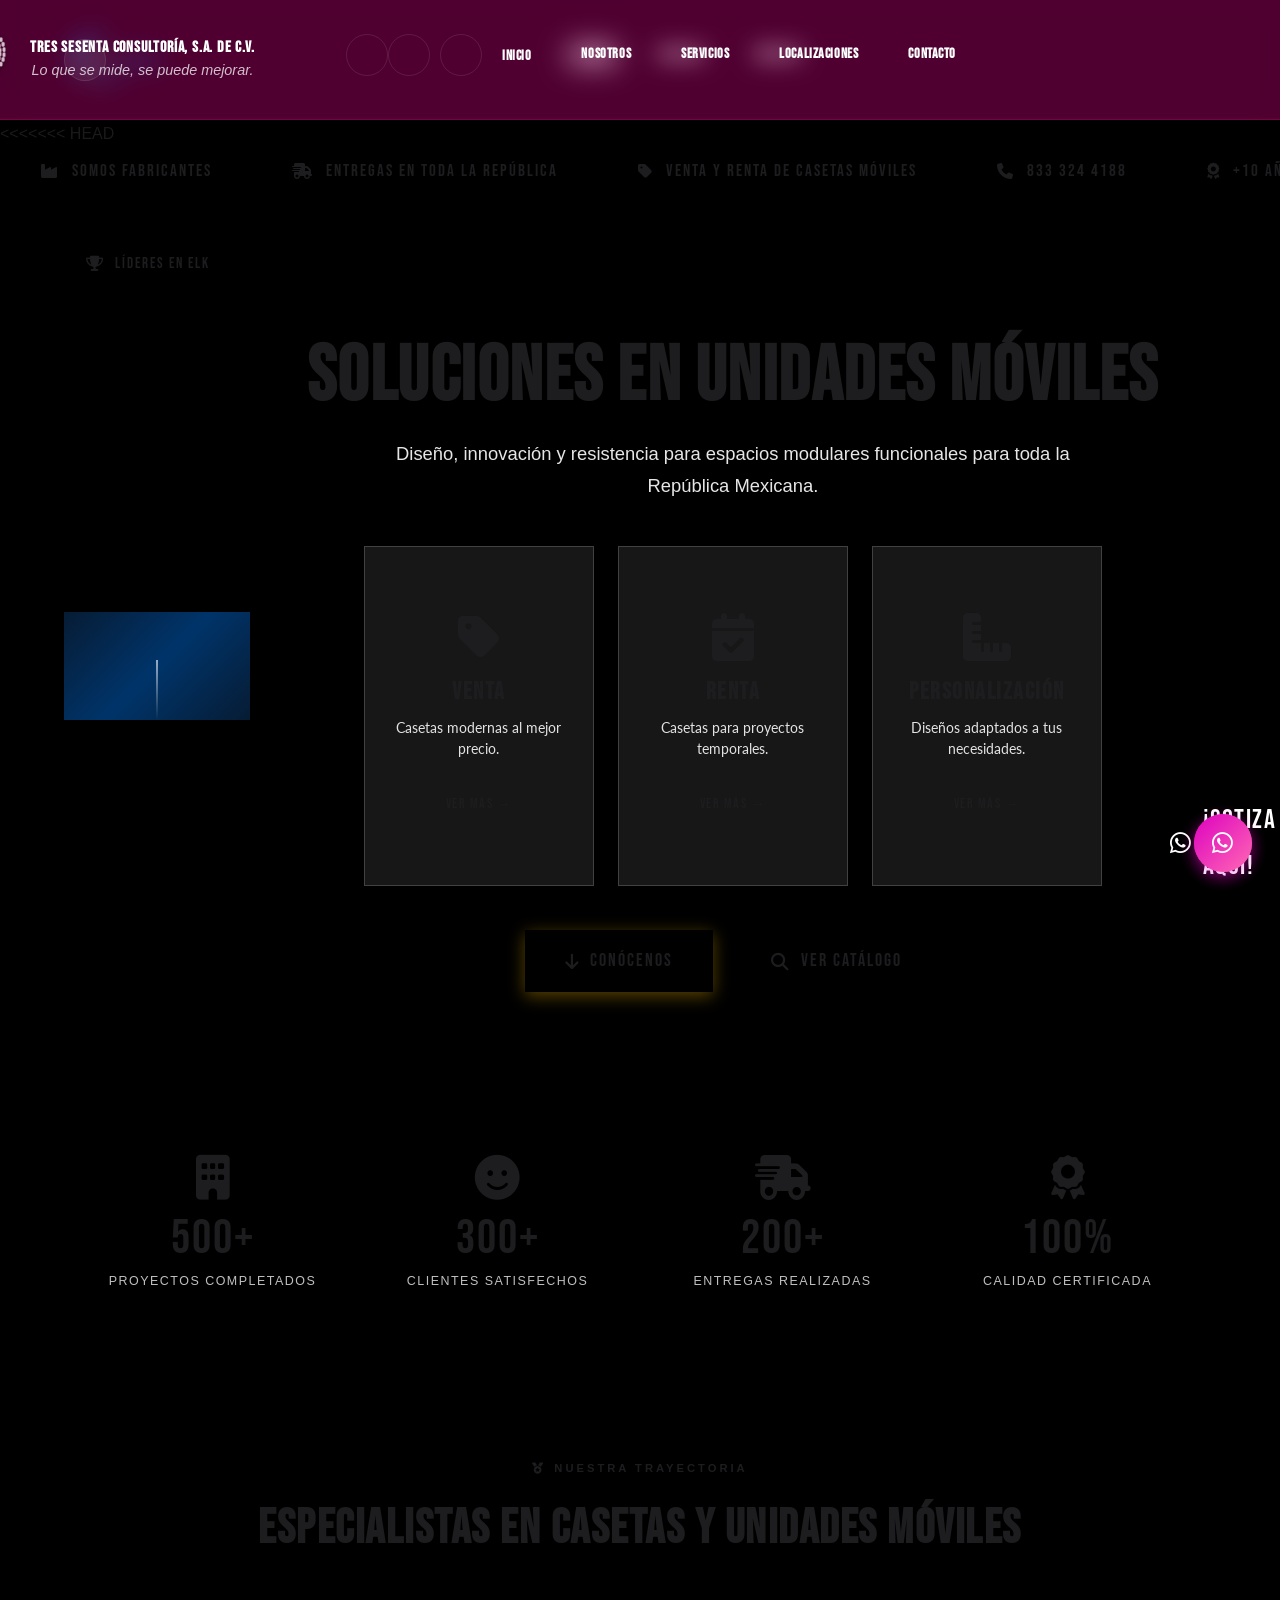
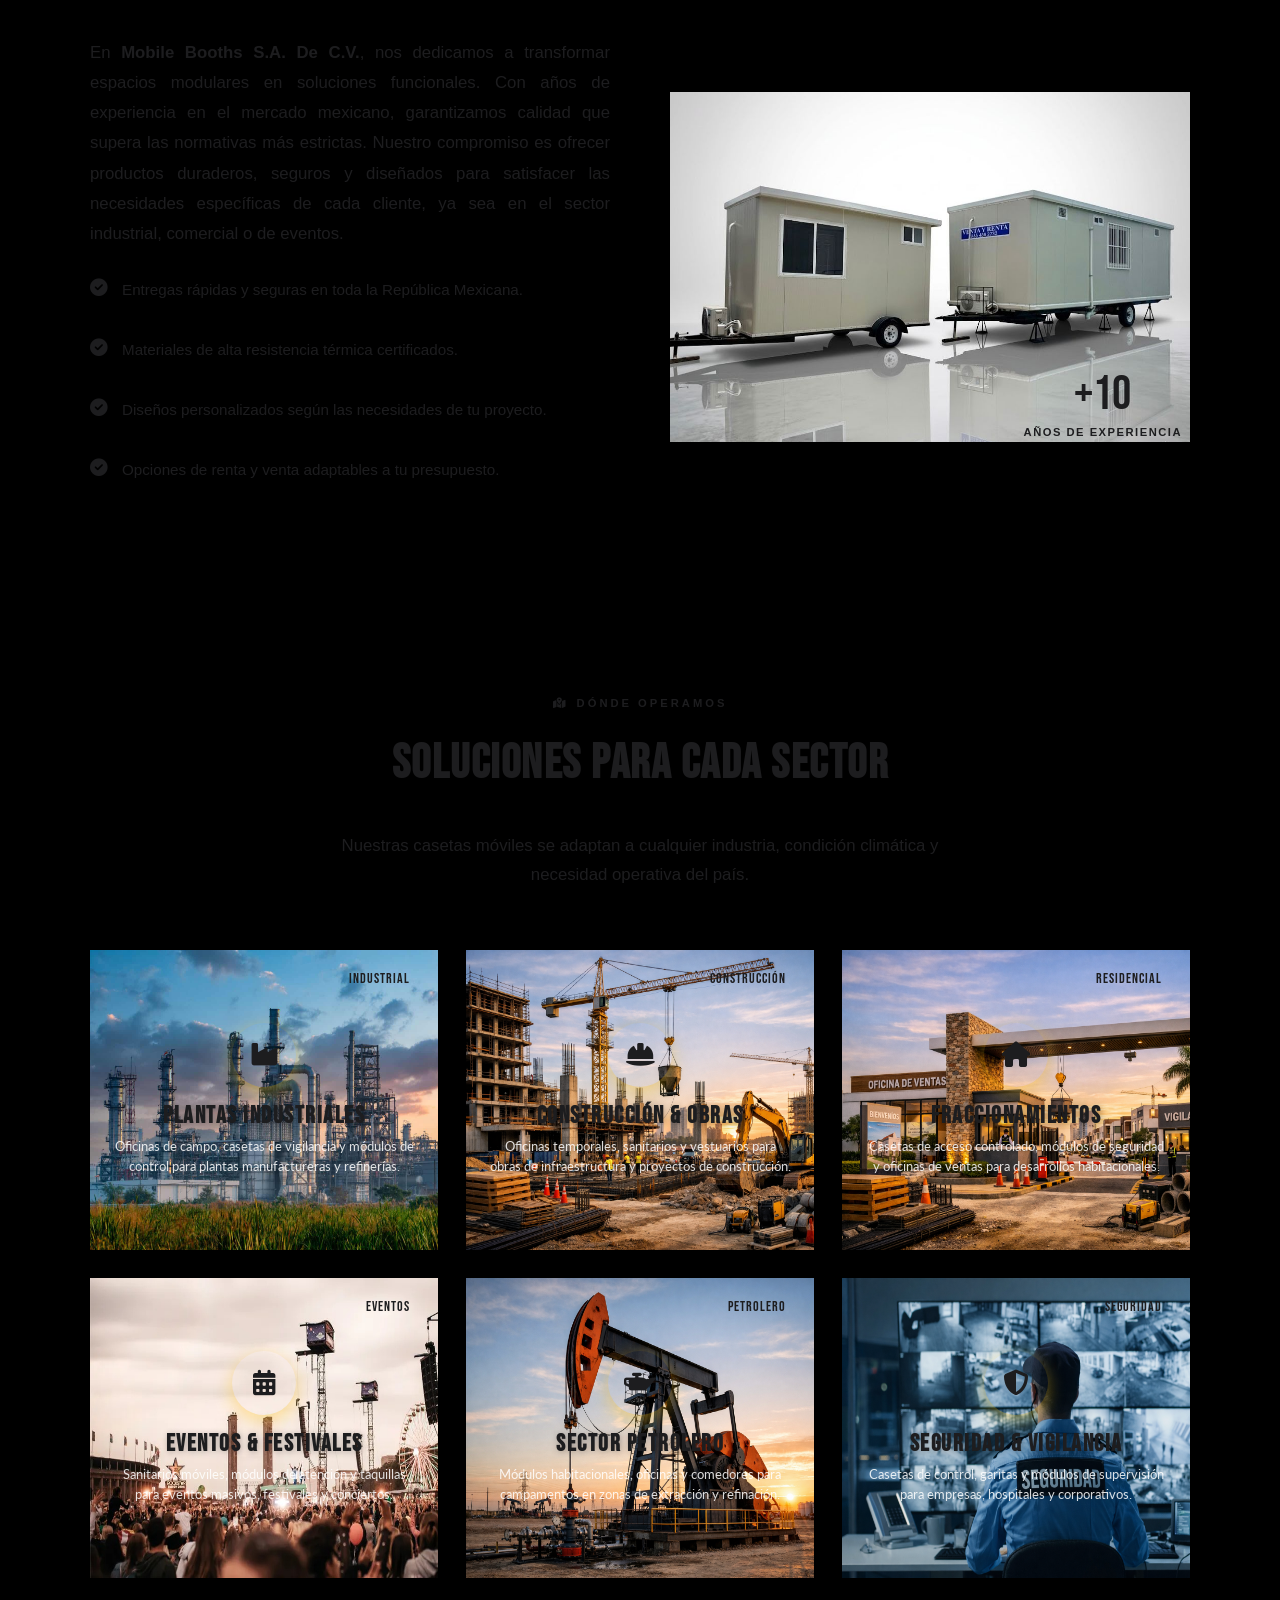
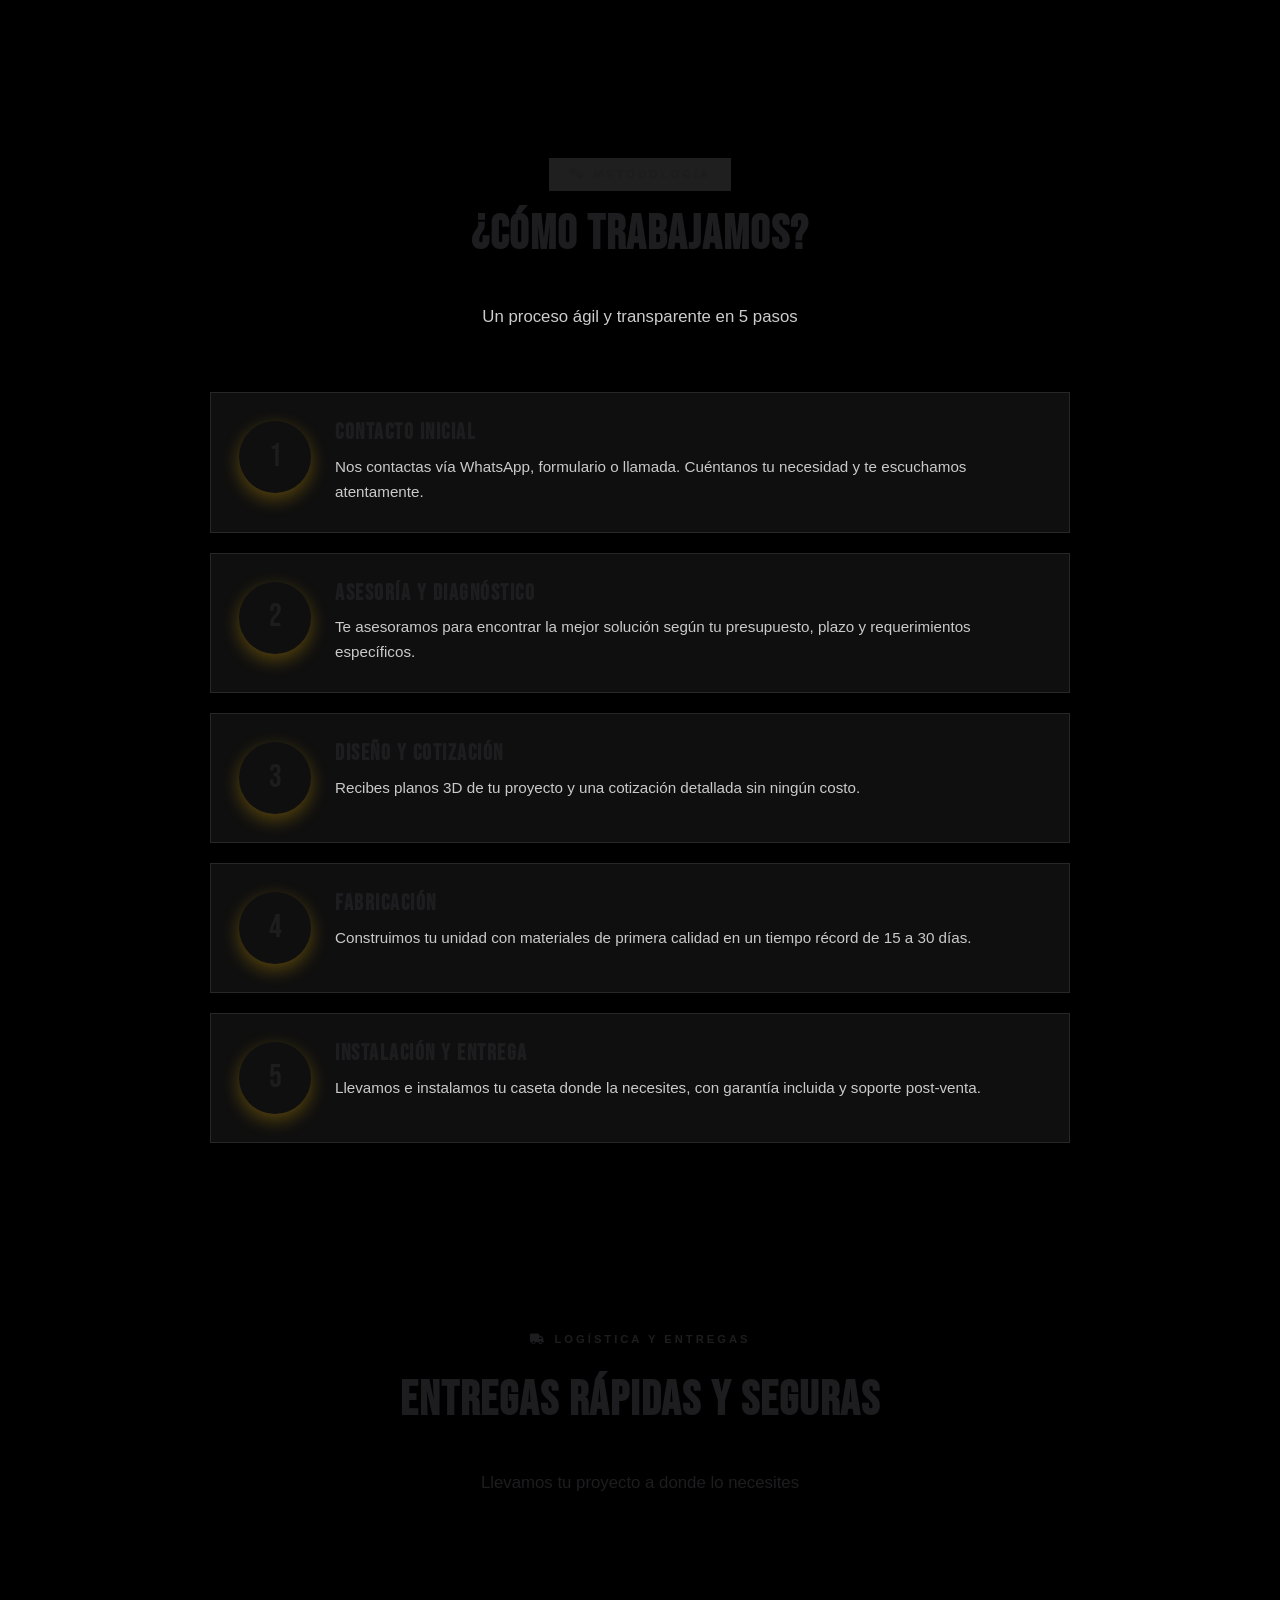
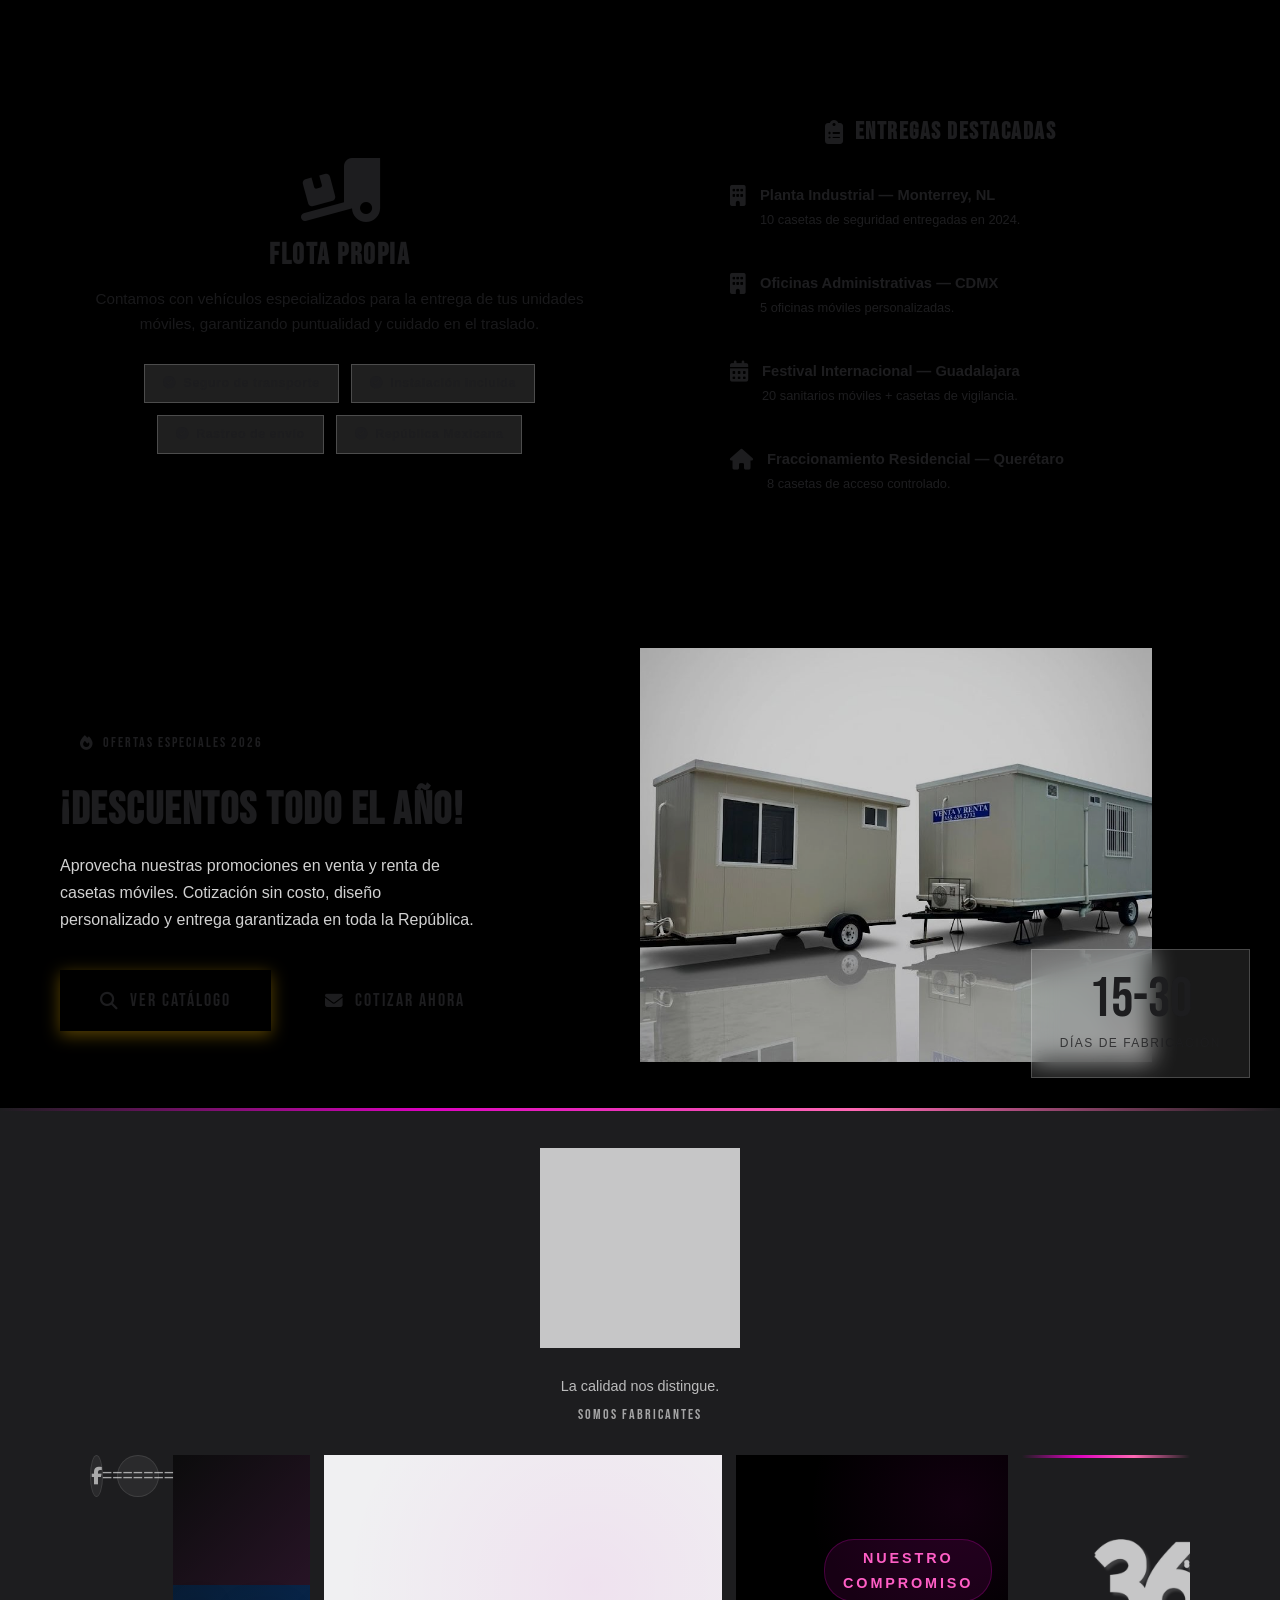
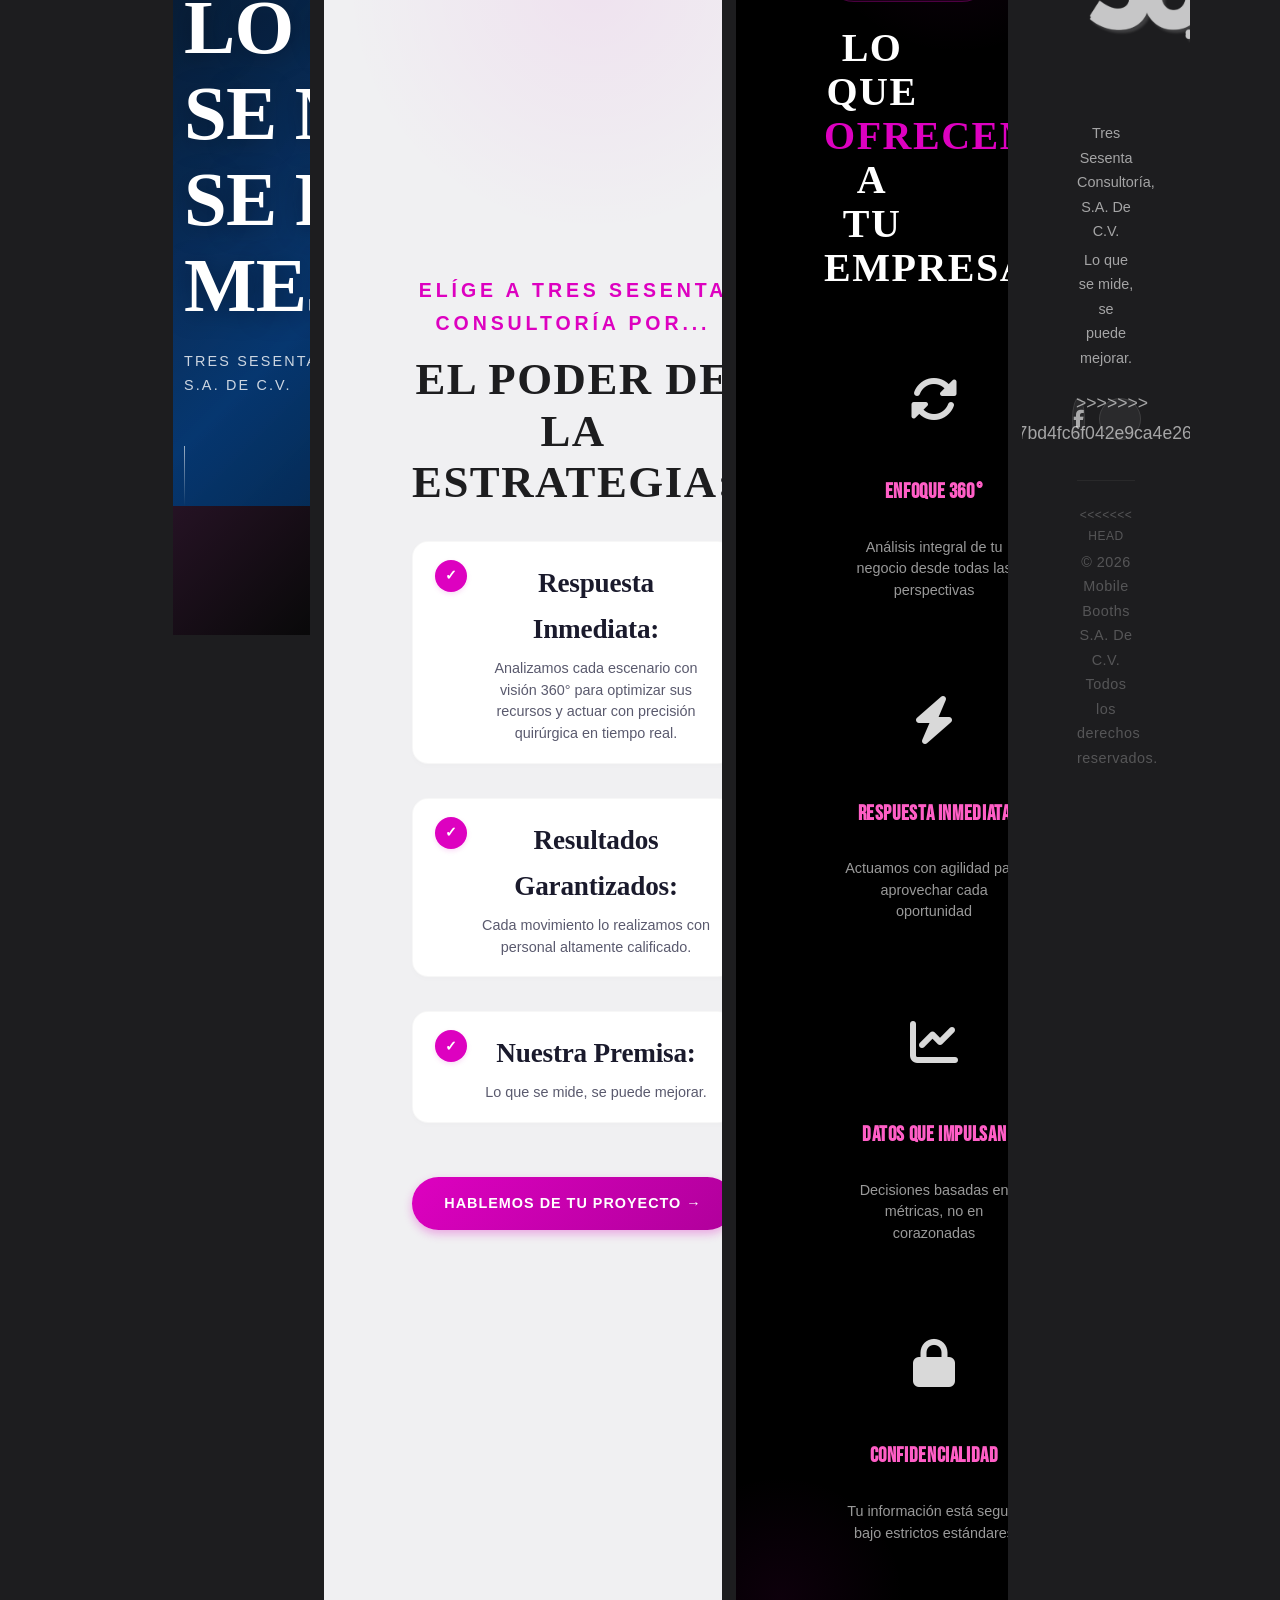
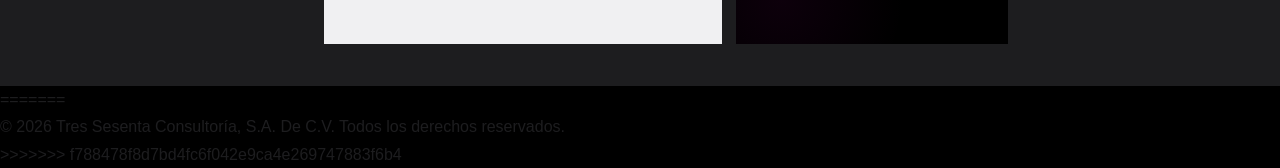
==== commit 46f55cb7: "Limpieza y actualización total del proyecto" ====
--- a/index.html
+++ b/index.html
@@ -2,6 +2,7 @@
 <html lang="es">
 <head>
     <meta charset="UTF-8">
+<<<<<<< HEAD
     <meta name="viewport" content="width=device-width, initial-scale=1.0, user-scalable=yes, viewport-fit=cover">
     <meta name="description" content="Mobile Booths S.A. de C.V. - Soluciones en unidades móviles, venta y renta de casetas en el Sur de Tamaulipas y toda la República Mexicana">
     <meta name="keywords" content="casetas móviles, venta de casetas, renta de casetas, unidades móviles, Tamaulipas">
@@ -405,11 +406,196 @@
                     <i class="fab fa-facebook-f"></i>
                 </a>
                 <a href="https://wa.me/528333244188" class="social-icon" target="_blank" rel="noopener" aria-label="WhatsApp">
+=======
+    <meta name="viewport" content="width=device-width, initial-scale=1.0">
+    <title>TRES SESENTA CONSULTORÍA | Lo que se mide, se puede mejorar</title>
+    
+    <!-- Metaetiquetas básicas -->
+    <meta name="description" content="Tres Sesenta Consultoría: Transformamos datos en resultados. Especialistas en estrategia empresarial con visión 360°. Lo que se mide, se puede mejorar.">
+    <meta name="keywords" content="consultoría, estrategia empresarial, mejora continua, análisis de datos, consultoría México, transformación digital">
+    <meta name="author" content="Tres Sesenta Consultoría, S.A. de C.V.">
+    <meta name="robots" content="index, follow">
+    
+    <!-- Open Graph / Facebook / LinkedIn / WhatsApp -->
+    <meta property="og:type" content="website">
+    <meta property="og:url" content="https://tusitio.com/">
+    <meta property="og:title" content="Tres Sesenta Consultoría | Lo que se mide, se puede mejorar">
+    <meta property="og:description" content="Consultoría estratégica con visión 360°. Optimizamos tus recursos y actuamos con precisión quirúrgica para mejorar tus resultados.">
+    <meta property="og:image" content="https://tusitio.com/img/logo.png">
+    <meta property="og:image:width" content="1200">
+    <meta property="og:image:height" content="630">
+    <meta property="og:site_name" content="Tres Sesenta Consultoría">
+    
+    <!-- Twitter Card -->
+    <meta name="twitter:card" content="summary_large_image">
+    <meta name="twitter:title" content="Tres Sesenta Consultoría | Lo que se mide, se puede mejorar">
+    <meta name="twitter:description" content="Consultoría estratégica con visión 360°. Transformamos datos en resultados tangibles para tu empresa.">
+    <meta name="twitter:image" content="https://tusitio.com/img/logo.png">
+    
+    <meta name="theme-color" content="#dd01c0">
+    
+    <!-- CSS Externos -->
+    <link rel="stylesheet" href="css/styles.css">
+    <link rel="stylesheet" href="https://cdnjs.cloudflare.com/ajax/libs/font-awesome/6.5.0/css/all.min.css">
+    
+    <!-- Favicon -->
+    <link rel="icon" type="image/png" sizes="32x32" href="img/logo.png">
+    <link rel="icon" type="image/png" sizes="16x16" href="img/logo.png">
+    <link rel="apple-touch-icon" sizes="180x180" href="img/logo.png">
+</head>
+
+<body>
+   <header class="navbar">
+        <div class="brand-container">
+            <img src="img/logo.png" alt="Logo de Tres Sesenta Consultoría" class="logo-img">
+            <div class="brand-text">
+                <h1>TRES SESENTA CONSULTORÍA, S.A. DE C.V.</h1>
+                <p class="brand-slogan">Lo que se mide, se puede mejorar.</p>
+            </div>
+        </div>
+        
+        <div class="menu-toggle" id="mobile-menu">
+            <span></span><span></span><span></span>
+        </div>
+
+        <nav class="nav-menu" id="nav-list">
+            <ul>
+                <li><a href="index.html">Inicio</a></li>
+                <li><a href="nosotros.html">Nosotros</a></li>
+                <li><a href="cata2.html">Servicios</a></li>
+                <li><a href="localizaciones.html">Localizaciones</a></li>
+                <li><a href="contacto.html">Contacto</a></li>               
+            </ul>
+        </nav>
+    </header>
+
+    <!-- Sección principal con video -->
+    <section class="hero-half" id="inicio">
+        <video autoplay muted loop class="hero-video">
+            <source src="img/p1.mp4" type="video/mp4">
+            Tu navegador no soporta la reproducción de video.
+        </video>
+        <div class="hero-overlay">
+            <h1 class="hero-title">LO QUE SE MIDE,<br> SE PUEDE MEJORAR.</h1>
+            <p class="hero-subtitle">Tres Sesenta Consultoría, <br> S.A. de C.V.</p>
+        </div>
+    </section>
+    
+    <!-- Sección de servicios/beneficios -->
+    <section class="hero2" id="servicios">
+        <div class="text">
+            <p class="subti">Elíge a Tres Sesenta Consultoría por...</p>
+            <h1>EL PODER DE LA ESTRATEGIA:</h1>
+            
+            <ul class="features-list">
+                <li class="feature-item">
+                    <div class="feature-icon">
+                        <span>✓</span>
+                    </div>
+                    <div class="feature-content">
+                        <span class="feature-title">Respuesta Inmediata:</span>
+                        <p class="feature-desc">Analizamos cada escenario con visión 360° para optimizar sus recursos y actuar con precisión quirúrgica en tiempo real.</p>
+                    </div>
+                </li>
+                <li class="feature-item">
+                    <div class="feature-icon">
+                        <span>✓</span>
+                    </div>
+                    <div class="feature-content">
+                        <span class="feature-title">Resultados Garantizados:</span>
+                        <p class="feature-desc">Cada movimiento lo realizamos con personal altamente calificado.</p>
+                    </div>
+                </li>
+                <li class="feature-item">
+                    <div class="feature-icon">
+                        <span>✓</span>
+                    </div>
+                    <div class="feature-content">
+                        <span class="feature-title">Nuestra Premisa:</span>
+                        <p class="feature-desc">Lo que se mide, se puede mejorar.</p>
+                    </div>
+                </li>
+            </ul>
+            
+            <a href="contacto.html" class="btn-estrategia">HABLEMOS DE TU PROYECTO →</a>
+        </div> 
+        <div class="image">
+            <img src="img/gt.png" alt="Estrategia de marketing y consultoría">
+            <div class="badge">+8<br><span>Anños de experiencia</span></div>
+        </div>
+    </section>
+
+    <!-- Sección de Valores -->
+    <section class="valores-section">
+        <div class="valores-container">
+            <p class="valores-subtitulo">NUESTRO COMPROMISO</p>
+            <h2 class="valores-titulo">LO QUE <span>OFRECEMOS</span> A TU EMPRESA</h2>
+            
+            <div class="valores-grid">
+                <!-- Tarjeta 1 - Enfoque 360° -->
+                <div class="valor-card">
+                    <div class="valor-icon">
+                        <i class="fas fa-sync-alt"></i>
+                    </div>
+                    <h3>ENFOQUE 360°</h3>
+                    <p>Análisis integral de tu negocio desde todas las perspectivas</p>
+                </div>
+                
+                <!-- Tarjeta 2 - Respuesta Inmediata -->
+                <div class="valor-card">
+                    <div class="valor-icon">
+                        <i class="fas fa-bolt"></i>
+                    </div>
+                    <h3>RESPUESTA INMEDIATA</h3>
+                    <p>Actuamos con agilidad para aprovechar cada oportunidad</p>
+                </div>
+                
+                <!-- Tarjeta 3 - Datos que Impulsan -->
+                <div class="valor-card">
+                    <div class="valor-icon">
+                        <i class="fas fa-chart-line"></i>
+                    </div>
+                    <h3>DATOS QUE IMPULSAN</h3>
+                    <p>Decisiones basadas en métricas, no en corazonadas</p>
+                </div>
+                
+                <!-- Tarjeta 4 - Confidencialidad -->
+                <div class="valor-card">
+                    <div class="valor-icon">
+                        <i class="fas fa-lock"></i>
+                    </div>
+                    <h3>CONFIDENCIALIDAD</h3>
+                    <p>Tu información está segura bajo estrictos estándares</p>
+                </div>
+            </div>
+        </div>
+    </section>
+
+    <!-- Botón flotante WhatsApp -->
+    <a href="https://wa.me/528333244188" class="wpp-float" target="_blank" rel="noopener noreferrer">
+        <i class="fab fa-whatsapp"></i>
+    </a>
+
+    <!-- Pie de página -->
+    <footer class="main-footer" id="contacto">
+        <div class="footer-content">
+            <div class="footer-logo">
+                <img src="img/logo.png" alt="Logo de Tres Sesenta Consultoría" class="logo-imgg">
+                <p>Tres Sesenta Consultoría, S.A. De C.V.</p>
+            </div>
+            <p class="footer-slogan">Lo que se mide, se puede mejorar.</p>
+            <div class="footer-social">
+                <a href="https://facebook.com/tu_pagina" class="social-icon fb" target="_blank" rel="noopener noreferrer">
+                    <i class="fab fa-facebook-f"></i>
+                </a> 
+                <a href="https://wa.me/528333244188" class="social-icon wpp" target="_blank" rel="noopener noreferrer">
+>>>>>>> f788478f8d7bd4fc6f042e9ca4e269747883f6b4
                     <i class="fab fa-whatsapp"></i>
                 </a>
             </div>
         </div>
         <div class="footer-bottom">
+<<<<<<< HEAD
             <p>&copy; 2026 Mobile Booths S.A. De C.V. Todos los derechos reservados.</p>
         </div>
     </div>
@@ -417,5 +603,13 @@
 
 <script src="https://unpkg.com/aos@2.3.1/dist/aos.js"></script>
 <script src="js/script.js"></script>
+=======
+            <p>&copy; 2026 Tres Sesenta Consultoría, S.A. De C.V. Todos los derechos reservados.</p>
+        </div>
+    </footer>
+
+    <!-- Enlace al JavaScript externo (Limpio y ordenado) -->
+    <script src="js/index.js"></script>
+>>>>>>> f788478f8d7bd4fc6f042e9ca4e269747883f6b4
 </body>
 </html>
--- a/css/styles.css
+++ b/css/styles.css
@@ -1,3 +1,4 @@
+<<<<<<< HEAD
 /* ============================================================ */
 /* MOBILE BOOTHS - DESIGN SYSTEM UNIFICADO                      */
 /* Paleta: Azul Profundo · Amarillo Oro · Blanco                */
@@ -1263,4 +1264,842 @@
 
 ::-webkit-scrollbar-thumb:hover {
   background: var(--oro);
-}+}
+=======
+/* ============================================================
+   TRES SESENTA CONSULTORÍA — Diseño original rosa glassmorphism
+   ============================================================ */
+
+* {
+  margin: 0;
+  padding: 0;
+  box-sizing: border-box;
+}
+
+html {
+  scroll-behavior: smooth;
+}
+
+body {
+  font-family: 'Montserrat', 'Segoe UI', sans-serif;
+  background: #000000;
+  color: #1d1d1f;
+  line-height: 1.7;
+  padding-top: 120px;
+}
+
+/* ============================================================
+   NAVBAR
+   ============================================================ */
+.navbar {
+  position: fixed;
+  top: 0;
+  left: 0;
+  right: 0;
+  width: 100%;
+  background: rgba(220, 0, 133, 0.2);
+  backdrop-filter: blur(12px);
+  -webkit-backdrop-filter: blur(12px);
+  display: flex;
+  justify-content: space-between;
+  align-items: center;
+  padding: 0 5%;
+  min-height: 120px;
+  z-index: 9999;
+  transition: all 0.4s cubic-bezier(0.4, 0, 0.2, 1);
+  border-bottom: 1px solid rgba(220, 0, 133, 0.2);
+}
+
+.navbar.scrolled {
+  min-height: 90px;
+  background: rgba(220, 0, 133, 0.3);
+  backdrop-filter: blur(15px);
+  border-bottom-color: rgba(220, 0, 133, 0.4);
+}
+
+.navbar .brand-container {
+  display: flex;
+  align-items: center;
+  gap: 15px;
+  flex-shrink: 0;
+}
+
+.navbar .logo-img {
+  height: 100px;
+  width: auto;
+  transition: transform 0.3s ease;
+  filter: drop-shadow(0 2px 5px rgba(0,0,0,0.15));
+}
+
+.navbar .logo-img:hover {
+  transform: scale(1.05);
+}
+
+.navbar .brand-text {
+  display: flex;
+  flex-direction: column;
+  line-height: 1.3;
+}
+
+.navbar .brand-text h1 {
+  font-size: 1rem;
+  font-weight: 700;
+  color: #ffffff;
+  margin: 0;
+  letter-spacing: 0.05em;
+  white-space: nowrap;
+}
+
+.navbar .brand-text p {
+  font-size: 0.90rem;
+  font-weight: 400;
+  color: rgba(255, 255, 255, 0.75);
+  margin: 4px 0 0 0;
+  font-style: italic;
+  white-space: nowrap;
+}
+
+.navbar .nav-menu ul {
+  display: flex;
+  gap: 10px;
+  list-style: none;
+  margin: 0;
+  padding: 0;
+}
+
+.navbar .nav-menu a {
+  text-decoration: none;
+  color: #ffffff;
+  font-size: 0.9rem;
+  font-weight: 600;
+  text-transform: uppercase;
+  padding: 8px 20px;
+  border-radius: 30px;
+  transition: all 0.4s cubic-bezier(0.4, 0, 0.2, 1);
+  display: inline-block;
+  letter-spacing: 0.04em;
+  position: relative;
+  overflow: hidden;
+  background: transparent;
+}
+
+.navbar .nav-menu a::before {
+  content: '';
+  position: absolute;
+  inset: 0;
+  background: rgba(255, 255, 255, 0.12);
+  border-radius: 30px;
+  transform: scaleX(0);
+  transform-origin: center;
+  transition: transform 0.35s cubic-bezier(0.4, 0, 0.2, 1);
+  z-index: 0;
+}
+
+.navbar .nav-menu a:hover::before {
+  transform: scaleX(1);
+}
+
+.navbar .nav-menu a:hover {
+  transform: translateY(-2px);
+}
+
+.navbar .nav-menu a.active {
+  background: rgba(255, 255, 255, 0.2);
+  box-shadow: 0 2px 8px rgba(0, 0, 0, 0.08);
+}
+
+.menu-toggle {
+  display: none;
+  flex-direction: column;
+  gap: 5px;
+  cursor: pointer;
+  z-index: 100;
+  background: transparent;
+  border: none;
+  padding: 5px;
+}
+
+.menu-toggle span {
+  display: block;
+  width: 26px;
+  height: 2.5px;
+  background: #ffffff;
+  border-radius: 2px;
+  transition: all 0.4s cubic-bezier(0.4, 0, 0.2, 1);
+}
+
+.menu-toggle.open span:nth-child(1) {
+  transform: rotate(45deg) translate(5px, 5px);
+}
+
+.menu-toggle.open span:nth-child(2) {
+  opacity: 0;
+}
+
+.menu-toggle.open span:nth-child(3) {
+  transform: rotate(-45deg) translate(7px, -6px);
+}
+
+/* ============================================================
+   RESPONSIVE NAVBAR
+   ============================================================ */
+@media (max-width: 1024px) {
+  body {
+    padding-top: 100px;
+  }
+  
+  .navbar .logo-img {
+    height: 65px;
+  }
+  
+  .navbar .brand-text h1 {
+    font-size: 0.85rem;
+  }
+  
+  .navbar .brand-text p {
+    font-size: 0.6rem;
+  }
+  
+  .navbar .nav-menu a {
+    padding: 6px 16px;
+    font-size: 0.8rem;
+  }
+}
+
+@media (max-width: 850px) {
+  .menu-toggle {
+    display: flex;
+  }
+  
+  .navbar .nav-menu {
+    position: fixed;
+    top: 120px;
+    left: -100%;
+    width: 100%;
+    height: calc(100vh - 120px);
+    background: rgba(220, 0, 133, 0.9);
+    backdrop-filter: blur(15px);
+    transition: left 0.3s ease;
+    padding: 40px 20px;
+    overflow-y: auto;
+  }
+  
+  .navbar .nav-menu.active {
+    left: 0;
+  }
+  
+  .navbar .nav-menu ul {
+    flex-direction: column;
+    gap: 20px;
+    align-items: center;
+  }
+  
+  .navbar .nav-menu a {
+    font-size: 1.1rem;
+    padding: 12px 30px;
+    width: 100%;
+    text-align: center;
+    background: rgba(255, 255, 255, 0.08);
+    border-radius: 50px;
+  }
+  
+  .navbar .nav-menu a:hover {
+    background: rgba(255, 255, 255, 0.18);
+  }
+  
+  .navbar .brand-text h1 {
+    font-size: 0.80rem;
+  }
+  
+  .navbar .brand-text p {
+    font-size: 0.55rem;
+  }
+}
+
+@media (max-width: 550px) {
+  body {
+    padding-top: 85px;
+  }
+  
+  .navbar {
+    padding: 0 3%;
+    min-height: 85px;
+  }
+  
+  .navbar .brand-container {
+    gap: 8px;
+  }
+  
+  .navbar .logo-img {
+    height: 50px;
+  }
+  
+  .navbar .brand-text h1 {
+    font-size: 0.65rem;
+  }
+  
+  .navbar .brand-text p {
+    font-size: 0.45rem;
+    margin-top: 2px;
+  }
+  
+  .menu-toggle span {
+    width: 22px;
+    height: 2px;
+  }
+  
+  .navbar .nav-menu {
+    top: 85px;
+    height: calc(100vh - 85px);
+  }
+}
+
+/* ============================================================
+   HERO VIDEO
+   ============================================================ */
+.hero-half {
+  position: relative;
+  width: 100%;
+  height: calc(100vh - 120px);
+  min-height: 500px;
+  overflow: hidden;
+  display: flex;
+  align-items: center;
+  justify-content: flex-start;
+}
+
+.hero-video {
+  position: absolute;
+  inset: 0;
+  width: 100%;
+  height: 100%;
+  object-fit: cover;
+  transform: scale(1.02);
+  animation: heroZoom 20s ease-in-out infinite alternate;
+}
+
+@keyframes heroZoom {
+  from { transform: scale(1.02); }
+  to   { transform: scale(1.1); }
+}
+
+.hero-overlay {
+  position: relative;
+  z-index: 2;
+  text-align: left;
+  color: #ffffff;
+  padding: 0 8%;
+  max-width: 700px;
+  animation: heroFadeUp 1.2s cubic-bezier(0.4,0,0.2,1) 0.3s both;
+}
+
+.hero-half::after {
+  content: '';
+  position: absolute;
+  inset: 0;
+  background: linear-gradient(135deg, rgba(0,0,0,0.6) 0%, rgba(221,1,192,0.15) 50%, rgba(0,0,0,0.7) 100%);
+  z-index: 1;
+}
+
+@keyframes heroFadeUp {
+  from { opacity: 0; transform: translateY(40px); }
+  to   { opacity: 1; transform: translateY(0); }
+}
+
+.hero-overlay h1 {
+  font-family: 'Playfair Display', 'Georgia', serif;
+  font-size: clamp(2.5rem, 6vw, 5rem);
+  font-weight: 700;
+  line-height: 1.12;
+  letter-spacing: -0.01em;
+  text-shadow: 0 4px 25px rgba(0,0,0,0.35);
+  margin-bottom: 20px;
+}
+
+.hero-overlay h1 b {
+  background: linear-gradient(135deg, #ffffff 0%, #ff9eef 50%, #ff69b4 100%);
+  -webkit-background-clip: text;
+  -webkit-text-fill-color: transparent;
+  background-clip: text;
+}
+
+.hero-overlay p {
+  font-size: clamp(0.9rem, 2vw, 1.2rem);
+  font-weight: 300;
+  letter-spacing: 0.15em;
+  text-transform: uppercase;
+  opacity: 0.8;
+  margin-top: 8px;
+}
+
+.hero-overlay::after {
+  content: '';
+  display: block;
+  width: 1.5px;
+  height: 60px;
+  background: linear-gradient(to bottom, rgba(255,255,255,0.6), transparent);
+  margin: 48px 0 0;
+  animation: pulse 2s ease infinite;
+}
+
+@keyframes pulse {
+  0%, 100% { opacity: 0.5; transform: scaleY(1); }
+  50% { opacity: 0.9; transform: scaleY(1.15); }
+}
+
+/* ============================================================
+   HERO 2
+   ============================================================ */
+.hero2 {
+  display: grid;
+  grid-template-columns: 1fr 1fr;
+  gap: 60px;
+  align-items: center;
+  padding: 100px 8%;
+  background: #f0f0f2;
+  position: relative;
+  overflow: hidden;
+}
+
+.hero2::before {
+  content: '';
+  position: absolute;
+  top: -120px;
+  right: -120px;
+  width: 500px;
+  height: 500px;
+  background: radial-gradient(circle, rgba(221,1,192,0.06) 0%, transparent 70%);
+  border-radius: 50%;
+  pointer-events: none;
+}
+
+.hero2 .subti {
+  font-size: 1.22rem;
+  font-weight: 600;
+  letter-spacing: 0.2em;
+  text-transform: uppercase;
+  color: #dd01c0;
+  margin-bottom: 14px;
+}
+
+.hero2 h1 {
+  font-family: 'Playfair Display', 'Georgia', serif;
+  font-size: clamp(1.8rem, 3.5vw, 2.8rem);
+  font-weight: 700;
+  color: #1d1d1f;
+  line-height: 1.15;
+  margin-bottom: 32px;
+}
+
+.features-list {
+  display: flex;
+  flex-direction: column;
+  gap: 20px;
+  list-style: none;
+  margin: 0;
+  padding: 0;
+}
+
+.feature-item {
+  display: flex;
+  align-items: flex-start;
+  gap: 16px;
+  background: #ffffff;
+  border-radius: 16px;
+  padding: 18px 22px;
+  transition: all 0.3s ease;
+  border: 1px solid rgba(0, 0, 0, 0.03);
+  box-shadow: 0 2px 6px rgba(0, 0, 0, 0.015);
+}
+
+.feature-item:hover {
+  transform: translateX(4px);
+  border-color: rgba(221, 1, 192, 0.12);
+  box-shadow: 0 6px 16px rgba(221, 1, 192, 0.05);
+}
+
+.feature-icon {
+  flex-shrink: 0;
+  width: 32px;
+  height: 32px;
+  background: #dd01c0;
+  border-radius: 50%;
+  display: flex;
+  align-items: center;
+  justify-content: center;
+  color: white;
+  font-size: 0.85rem;
+  transition: all 0.2s ease;
+  box-shadow: 0 2px 5px rgba(221, 1, 192, 0.15);
+}
+
+.feature-item:hover .feature-icon {
+  transform: scale(1.04);
+  background: #c000a8;
+  box-shadow: 0 3px 8px rgba(221, 1, 192, 0.2);
+}
+
+.feature-content {
+  flex: 1;
+}
+
+.feature-title {
+  font-family: 'Playfair Display', 'Georgia', 'Times New Roman', serif;
+  font-weight: 700;
+  font-size: 1.70rem;
+  color: #1a1a2c;
+  display: block;
+  margin-bottom: 6px;
+  letter-spacing: -0.2px;
+}
+
+.feature-desc {
+  font-size: 1.5rem;
+  line-height: 1.5;
+  color: #5a5a6e;
+  margin: 0;
+  font-weight: 400;
+}
+
+.feature-icon span {
+  font-size: 0.9rem;
+  font-weight: 600;
+  line-height: 1;
+}
+
+.hero2 .image {
+  position: relative;
+}
+
+.hero2 .image img {
+  width: 100%;
+  border-radius: 18px;
+  box-shadow: 0 20px 50px rgba(0,0,0,0.12);
+  display: block;
+  object-fit: cover;
+  aspect-ratio: 4/3;
+  transition: transform 0.5s ease;
+}
+
+.hero2 .image img:hover {
+  transform: scale(1.02);
+}
+
+.hero2 .badge {
+  position: absolute;
+  bottom: -22px;
+  left: -22px;
+  background: linear-gradient(135deg, #dd01c0 0%, #ff69b4 100%);
+  color: #ffffff;
+  border-radius: 50%;
+  width: 100px;
+  height: 100px;
+  display: flex;
+  flex-direction: column;
+  align-items: center;
+  justify-content: center;
+  text-align: center;
+  font-weight: 700;
+  font-size: 1.5rem;
+  box-shadow: 0 6px 18px rgba(221,1,192,0.3);
+}
+
+.hero2 .badge span {
+  font-size: 0.55rem;
+  font-weight: 500;
+  letter-spacing: 0.05em;
+  text-transform: uppercase;
+}
+
+@media (max-width: 900px) {
+  .hero2 {
+    grid-template-columns: 1fr;
+    padding: 60px 6%;
+    gap: 40px;
+  }
+  
+  .hero2 .badge {
+    bottom: -18px;
+    left: 16px;
+  }
+}
+
+/* ============================================================
+   SECCIÓN DE VALORES - CORREGIDA
+   ============================================================ */
+.valores-section {
+  padding: 80px 8%;
+  background:#000;
+  position: relative;
+  overflow: hidden;
+  text-align: center;
+}
+.valor-content {
+    flex: 1;
+    display: flex;
+    flex-direction: column;
+}
+
+.valores-section::before {
+  content: '';
+  position: absolute;
+  top: -100px;
+  right: -100px;
+  width: 300px;
+  height: 300px;
+  background: radial-gradient(circle, rgba(221,1,192,0.08) 0%, transparent 70%);
+  border-radius: 50%;
+  pointer-events: none;
+}
+
+.valores-section::after {
+  content: '';
+  position: absolute;
+  bottom: -80px;
+  left: -80px;
+  width: 250px;
+  height: 250px;
+  background: radial-gradient(circle, rgba(221,1,192,0.06) 0%, transparent 70%);
+  border-radius: 50%;
+  pointer-events: none;
+}
+
+.valores-container {
+  max-width: 1200px;
+  margin: 0 auto;
+  position: relative;
+  z-index: 1;
+}
+
+
+.valores-subtitulo {
+  text-align: center;
+  font-size: 0.75rem;
+  font-weight: 600;
+  letter-spacing: 0.2em;
+  text-transform: uppercase;
+ color: #ff5ec6;
+  margin-bottom: 15px;
+  text-transform: uppercase ;
+    background: rgba(221,1,192,0.1);
+    border: 1px solid rgba(221,1,192,0.25);
+    border-radius: 30px;
+    padding: 6px 18px;
+    margin-bottom: 24px;
+    display: inline-flex;
+    
+   
+
+}
+
+.valores-titulo {
+  text-align: center;
+  font-family: 'Playfair Display', 'Georgia', serif;
+  font-size: clamp(1.8rem, 4vw, 2.5rem);
+  font-weight: 700;
+  color: white;
+  margin-bottom: 50px;
+}
+
+.valores-titulo span {
+  color: #dd01c0;
+}
+
+.valores-grid {
+  display: grid;
+  grid-template-columns: repeat(auto-fit, minmax(220px, 1fr));
+  gap: 40px;
+  text-align: center;
+      align-items: start; /* Alinea las tarjetas desde el inicio */
+
+}
+
+.valor-card {
+  padding: 20px;
+  transition: all 0.3s ease;
+   height: 100%;
+}
+
+.valor-card:hover {
+  transform: translateY(-5px);
+}
+
+.valor-icon {
+  font-size: 3rem;
+  margin-bottom: 15px;
+  color: rgba(255, 255, 255, 0.85);
+  transition: all 0.3s ease;
+}
+
+.valor-card:hover .valor-icon {
+  color: #dd01c0;
+  transform: scale(1.05);
+}
+
+.valor-card h3 {
+  font-size: 1.3rem;
+  font-weight: 700;
+  color:  #ff5ec6;
+  margin-bottom: 10px;
+  letter-spacing: 0.03em;
+   min-height: 70px;        /* ← LÍNEA 1: Altura fija para TODOS */
+  display: flex;           /* ← LÍNEA 2: Activa flexbox */
+  align-items: center;     /* ← LÍNEA 3: Centra verticalmente */
+  justify-content: center; /* ← EXTRA: Centra horizontalmente */
+    text-align: center;
+  line-height: 1.3;
+  padding: 0 10px;
+}
+
+.valor-card p {
+  font-size: 1.4rem;
+  color: rgba(255, 255, 255, 0.6);
+  line-height: 1.5;
+}
+
+/* ============================================================
+   BOTÓN FLOTANTE WHATSAPP
+   ============================================================ */
+.wpp-float {
+  position: fixed;
+  bottom: 28px;
+  right: 28px;
+  width: 58px;
+  height: 58px;
+  background: linear-gradient(135deg, #dd01c0 0%, #ff69b4 100%);
+  color: #ffffff;
+  border-radius: 50%;
+  display: flex;
+  justify-content: center;
+  align-items: center;
+  font-size: 1.7rem;
+  cursor: pointer;
+  transition: all 0.4s cubic-bezier(0.4, 0, 0.2, 1);
+  box-shadow: 0 5px 16px rgba(221, 1, 192, 0.35);
+  text-decoration: none;
+  z-index: 1000;
+  animation: floatBounce 3s ease-in-out infinite;
+}
+
+@keyframes floatBounce {
+  0%, 100% { transform: translateY(0); }
+  50% { transform: translateY(-5px); }
+}
+
+.wpp-float:hover {
+  background: linear-gradient(135deg, #ff69b4 0%, #dd01c0 100%);
+  transform: scale(1.1);
+  box-shadow: 0 8px 24px rgba(221, 1, 192, 0.4);
+  animation: none;
+}
+/* Botón estratégico */
+.btn-estrategia {
+    display: inline-block;
+    margin-top: 40px;
+    padding: 14px 32px;
+    background: linear-gradient(135deg, #dd01c0, #b0009b);
+    color: white;
+    font-weight: bold;
+    text-decoration: none;
+    border-radius: 40px;
+    transition: all 0.3s ease;
+    box-shadow: 0 4px 10px rgba(221,1,192,0.3);
+    letter-spacing: 1px;
+    font-size: 0.9rem;
+}
+
+.btn-estrategia:hover {
+    transform: translateY(-3px);
+    box-shadow: 0 8px 20px rgba(221,1,192,0.4);
+    background: linear-gradient(135deg, #b0009b, #dd01c0);
+}
+
+/* Resaltado de texto */
+.hero2 .highlight {
+    color: #dd01c0;
+    position: relative;
+}
+
+/* ============================================================
+   FOOTER
+   ============================================================ */
+.main-footer {
+  background: #1d1d1f;
+  color: rgba(255,255,255,0.6);
+  text-align: center;
+  position: relative;
+  overflow: hidden;
+  padding: 40px 5% 20px;
+}
+
+.main-footer::before {
+  content: '';
+  position: absolute;
+  top: 0;
+  left: 0;
+  right: 0;
+  height: 3px;
+  background: linear-gradient(90deg, transparent, #dd01c0, #ff69b4, transparent);
+}
+
+.footer-logo img {
+  height: 200px;
+  margin-bottom: 14px;
+  filter: brightness(0) invert(1);
+  opacity: 0.75;
+  transition: opacity 0.3s;
+}
+
+.footer-logo p {
+  font-size: 0.9rem;
+  margin-top: 4px;
+}
+
+.footer-social {
+  display: flex;
+  justify-content: center;
+  gap: 14px;
+  margin-top: 28px;
+}
+
+.footer-social .social-icon {
+  display: inline-flex;
+  justify-content: center;
+  align-items: center;
+  width: 42px;
+  height: 42px;
+  border-radius: 50%;
+  background: rgba(255,255,255,0.06);
+  border: 1px solid rgba(255,255,255,0.1);
+  color: rgba(255,255,255,0.6);
+  font-size: 1.1rem;
+  transition: all 0.4s cubic-bezier(0.4, 0, 0.2, 1);
+  text-decoration: none;
+}
+
+.footer-social .social-icon:hover {
+  background: linear-gradient(135deg, #dd01c0, #ff69b4);
+  border-color: transparent;
+  color: #ffffff;
+  transform: translateY(-3px) scale(1.08);
+}
+
+.footer-bottom {
+  margin-top: 40px;
+  border-top: 1px solid rgba(255,255,255,0.05);
+  padding-top: 24px;
+  font-size: 0.75rem;
+  color: rgba(255,255,255,0.25);
+}
+
+/* ============================================================
+   SCROLL PROGRESS
+   ============================================================ */
+.scroll-progress {
+  position: fixed;
+  top: 0;
+  left: 0;
+  width: 0%;
+  height: 3px;
+}
+>>>>>>> f788478f8d7bd4fc6f042e9ca4e269747883f6b4
--- a/css/styles.css
+++ b/css/styles.css
@@ -1,3 +1,4 @@
+<<<<<<< HEAD
 /* ============================================================ */
 /* MOBILE BOOTHS - DESIGN SYSTEM UNIFICADO                      */
 /* Paleta: Azul Profundo · Amarillo Oro · Blanco                */
@@ -1263,4 +1264,842 @@
 
 ::-webkit-scrollbar-thumb:hover {
   background: var(--oro);
-}+}
+=======
+/* ============================================================
+   TRES SESENTA CONSULTORÍA — Diseño original rosa glassmorphism
+   ============================================================ */
+
+* {
+  margin: 0;
+  padding: 0;
+  box-sizing: border-box;
+}
+
+html {
+  scroll-behavior: smooth;
+}
+
+body {
+  font-family: 'Montserrat', 'Segoe UI', sans-serif;
+  background: #000000;
+  color: #1d1d1f;
+  line-height: 1.7;
+  padding-top: 120px;
+}
+
+/* ============================================================
+   NAVBAR
+   ============================================================ */
+.navbar {
+  position: fixed;
+  top: 0;
+  left: 0;
+  right: 0;
+  width: 100%;
+  background: rgba(220, 0, 133, 0.2);
+  backdrop-filter: blur(12px);
+  -webkit-backdrop-filter: blur(12px);
+  display: flex;
+  justify-content: space-between;
+  align-items: center;
+  padding: 0 5%;
+  min-height: 120px;
+  z-index: 9999;
+  transition: all 0.4s cubic-bezier(0.4, 0, 0.2, 1);
+  border-bottom: 1px solid rgba(220, 0, 133, 0.2);
+}
+
+.navbar.scrolled {
+  min-height: 90px;
+  background: rgba(220, 0, 133, 0.3);
+  backdrop-filter: blur(15px);
+  border-bottom-color: rgba(220, 0, 133, 0.4);
+}
+
+.navbar .brand-container {
+  display: flex;
+  align-items: center;
+  gap: 15px;
+  flex-shrink: 0;
+}
+
+.navbar .logo-img {
+  height: 100px;
+  width: auto;
+  transition: transform 0.3s ease;
+  filter: drop-shadow(0 2px 5px rgba(0,0,0,0.15));
+}
+
+.navbar .logo-img:hover {
+  transform: scale(1.05);
+}
+
+.navbar .brand-text {
+  display: flex;
+  flex-direction: column;
+  line-height: 1.3;
+}
+
+.navbar .brand-text h1 {
+  font-size: 1rem;
+  font-weight: 700;
+  color: #ffffff;
+  margin: 0;
+  letter-spacing: 0.05em;
+  white-space: nowrap;
+}
+
+.navbar .brand-text p {
+  font-size: 0.90rem;
+  font-weight: 400;
+  color: rgba(255, 255, 255, 0.75);
+  margin: 4px 0 0 0;
+  font-style: italic;
+  white-space: nowrap;
+}
+
+.navbar .nav-menu ul {
+  display: flex;
+  gap: 10px;
+  list-style: none;
+  margin: 0;
+  padding: 0;
+}
+
+.navbar .nav-menu a {
+  text-decoration: none;
+  color: #ffffff;
+  font-size: 0.9rem;
+  font-weight: 600;
+  text-transform: uppercase;
+  padding: 8px 20px;
+  border-radius: 30px;
+  transition: all 0.4s cubic-bezier(0.4, 0, 0.2, 1);
+  display: inline-block;
+  letter-spacing: 0.04em;
+  position: relative;
+  overflow: hidden;
+  background: transparent;
+}
+
+.navbar .nav-menu a::before {
+  content: '';
+  position: absolute;
+  inset: 0;
+  background: rgba(255, 255, 255, 0.12);
+  border-radius: 30px;
+  transform: scaleX(0);
+  transform-origin: center;
+  transition: transform 0.35s cubic-bezier(0.4, 0, 0.2, 1);
+  z-index: 0;
+}
+
+.navbar .nav-menu a:hover::before {
+  transform: scaleX(1);
+}
+
+.navbar .nav-menu a:hover {
+  transform: translateY(-2px);
+}
+
+.navbar .nav-menu a.active {
+  background: rgba(255, 255, 255, 0.2);
+  box-shadow: 0 2px 8px rgba(0, 0, 0, 0.08);
+}
+
+.menu-toggle {
+  display: none;
+  flex-direction: column;
+  gap: 5px;
+  cursor: pointer;
+  z-index: 100;
+  background: transparent;
+  border: none;
+  padding: 5px;
+}
+
+.menu-toggle span {
+  display: block;
+  width: 26px;
+  height: 2.5px;
+  background: #ffffff;
+  border-radius: 2px;
+  transition: all 0.4s cubic-bezier(0.4, 0, 0.2, 1);
+}
+
+.menu-toggle.open span:nth-child(1) {
+  transform: rotate(45deg) translate(5px, 5px);
+}
+
+.menu-toggle.open span:nth-child(2) {
+  opacity: 0;
+}
+
+.menu-toggle.open span:nth-child(3) {
+  transform: rotate(-45deg) translate(7px, -6px);
+}
+
+/* ============================================================
+   RESPONSIVE NAVBAR
+   ============================================================ */
+@media (max-width: 1024px) {
+  body {
+    padding-top: 100px;
+  }
+  
+  .navbar .logo-img {
+    height: 65px;
+  }
+  
+  .navbar .brand-text h1 {
+    font-size: 0.85rem;
+  }
+  
+  .navbar .brand-text p {
+    font-size: 0.6rem;
+  }
+  
+  .navbar .nav-menu a {
+    padding: 6px 16px;
+    font-size: 0.8rem;
+  }
+}
+
+@media (max-width: 850px) {
+  .menu-toggle {
+    display: flex;
+  }
+  
+  .navbar .nav-menu {
+    position: fixed;
+    top: 120px;
+    left: -100%;
+    width: 100%;
+    height: calc(100vh - 120px);
+    background: rgba(220, 0, 133, 0.9);
+    backdrop-filter: blur(15px);
+    transition: left 0.3s ease;
+    padding: 40px 20px;
+    overflow-y: auto;
+  }
+  
+  .navbar .nav-menu.active {
+    left: 0;
+  }
+  
+  .navbar .nav-menu ul {
+    flex-direction: column;
+    gap: 20px;
+    align-items: center;
+  }
+  
+  .navbar .nav-menu a {
+    font-size: 1.1rem;
+    padding: 12px 30px;
+    width: 100%;
+    text-align: center;
+    background: rgba(255, 255, 255, 0.08);
+    border-radius: 50px;
+  }
+  
+  .navbar .nav-menu a:hover {
+    background: rgba(255, 255, 255, 0.18);
+  }
+  
+  .navbar .brand-text h1 {
+    font-size: 0.80rem;
+  }
+  
+  .navbar .brand-text p {
+    font-size: 0.55rem;
+  }
+}
+
+@media (max-width: 550px) {
+  body {
+    padding-top: 85px;
+  }
+  
+  .navbar {
+    padding: 0 3%;
+    min-height: 85px;
+  }
+  
+  .navbar .brand-container {
+    gap: 8px;
+  }
+  
+  .navbar .logo-img {
+    height: 50px;
+  }
+  
+  .navbar .brand-text h1 {
+    font-size: 0.65rem;
+  }
+  
+  .navbar .brand-text p {
+    font-size: 0.45rem;
+    margin-top: 2px;
+  }
+  
+  .menu-toggle span {
+    width: 22px;
+    height: 2px;
+  }
+  
+  .navbar .nav-menu {
+    top: 85px;
+    height: calc(100vh - 85px);
+  }
+}
+
+/* ============================================================
+   HERO VIDEO
+   ============================================================ */
+.hero-half {
+  position: relative;
+  width: 100%;
+  height: calc(100vh - 120px);
+  min-height: 500px;
+  overflow: hidden;
+  display: flex;
+  align-items: center;
+  justify-content: flex-start;
+}
+
+.hero-video {
+  position: absolute;
+  inset: 0;
+  width: 100%;
+  height: 100%;
+  object-fit: cover;
+  transform: scale(1.02);
+  animation: heroZoom 20s ease-in-out infinite alternate;
+}
+
+@keyframes heroZoom {
+  from { transform: scale(1.02); }
+  to   { transform: scale(1.1); }
+}
+
+.hero-overlay {
+  position: relative;
+  z-index: 2;
+  text-align: left;
+  color: #ffffff;
+  padding: 0 8%;
+  max-width: 700px;
+  animation: heroFadeUp 1.2s cubic-bezier(0.4,0,0.2,1) 0.3s both;
+}
+
+.hero-half::after {
+  content: '';
+  position: absolute;
+  inset: 0;
+  background: linear-gradient(135deg, rgba(0,0,0,0.6) 0%, rgba(221,1,192,0.15) 50%, rgba(0,0,0,0.7) 100%);
+  z-index: 1;
+}
+
+@keyframes heroFadeUp {
+  from { opacity: 0; transform: translateY(40px); }
+  to   { opacity: 1; transform: translateY(0); }
+}
+
+.hero-overlay h1 {
+  font-family: 'Playfair Display', 'Georgia', serif;
+  font-size: clamp(2.5rem, 6vw, 5rem);
+  font-weight: 700;
+  line-height: 1.12;
+  letter-spacing: -0.01em;
+  text-shadow: 0 4px 25px rgba(0,0,0,0.35);
+  margin-bottom: 20px;
+}
+
+.hero-overlay h1 b {
+  background: linear-gradient(135deg, #ffffff 0%, #ff9eef 50%, #ff69b4 100%);
+  -webkit-background-clip: text;
+  -webkit-text-fill-color: transparent;
+  background-clip: text;
+}
+
+.hero-overlay p {
+  font-size: clamp(0.9rem, 2vw, 1.2rem);
+  font-weight: 300;
+  letter-spacing: 0.15em;
+  text-transform: uppercase;
+  opacity: 0.8;
+  margin-top: 8px;
+}
+
+.hero-overlay::after {
+  content: '';
+  display: block;
+  width: 1.5px;
+  height: 60px;
+  background: linear-gradient(to bottom, rgba(255,255,255,0.6), transparent);
+  margin: 48px 0 0;
+  animation: pulse 2s ease infinite;
+}
+
+@keyframes pulse {
+  0%, 100% { opacity: 0.5; transform: scaleY(1); }
+  50% { opacity: 0.9; transform: scaleY(1.15); }
+}
+
+/* ============================================================
+   HERO 2
+   ============================================================ */
+.hero2 {
+  display: grid;
+  grid-template-columns: 1fr 1fr;
+  gap: 60px;
+  align-items: center;
+  padding: 100px 8%;
+  background: #f0f0f2;
+  position: relative;
+  overflow: hidden;
+}
+
+.hero2::before {
+  content: '';
+  position: absolute;
+  top: -120px;
+  right: -120px;
+  width: 500px;
+  height: 500px;
+  background: radial-gradient(circle, rgba(221,1,192,0.06) 0%, transparent 70%);
+  border-radius: 50%;
+  pointer-events: none;
+}
+
+.hero2 .subti {
+  font-size: 1.22rem;
+  font-weight: 600;
+  letter-spacing: 0.2em;
+  text-transform: uppercase;
+  color: #dd01c0;
+  margin-bottom: 14px;
+}
+
+.hero2 h1 {
+  font-family: 'Playfair Display', 'Georgia', serif;
+  font-size: clamp(1.8rem, 3.5vw, 2.8rem);
+  font-weight: 700;
+  color: #1d1d1f;
+  line-height: 1.15;
+  margin-bottom: 32px;
+}
+
+.features-list {
+  display: flex;
+  flex-direction: column;
+  gap: 20px;
+  list-style: none;
+  margin: 0;
+  padding: 0;
+}
+
+.feature-item {
+  display: flex;
+  align-items: flex-start;
+  gap: 16px;
+  background: #ffffff;
+  border-radius: 16px;
+  padding: 18px 22px;
+  transition: all 0.3s ease;
+  border: 1px solid rgba(0, 0, 0, 0.03);
+  box-shadow: 0 2px 6px rgba(0, 0, 0, 0.015);
+}
+
+.feature-item:hover {
+  transform: translateX(4px);
+  border-color: rgba(221, 1, 192, 0.12);
+  box-shadow: 0 6px 16px rgba(221, 1, 192, 0.05);
+}
+
+.feature-icon {
+  flex-shrink: 0;
+  width: 32px;
+  height: 32px;
+  background: #dd01c0;
+  border-radius: 50%;
+  display: flex;
+  align-items: center;
+  justify-content: center;
+  color: white;
+  font-size: 0.85rem;
+  transition: all 0.2s ease;
+  box-shadow: 0 2px 5px rgba(221, 1, 192, 0.15);
+}
+
+.feature-item:hover .feature-icon {
+  transform: scale(1.04);
+  background: #c000a8;
+  box-shadow: 0 3px 8px rgba(221, 1, 192, 0.2);
+}
+
+.feature-content {
+  flex: 1;
+}
+
+.feature-title {
+  font-family: 'Playfair Display', 'Georgia', 'Times New Roman', serif;
+  font-weight: 700;
+  font-size: 1.70rem;
+  color: #1a1a2c;
+  display: block;
+  margin-bottom: 6px;
+  letter-spacing: -0.2px;
+}
+
+.feature-desc {
+  font-size: 1.5rem;
+  line-height: 1.5;
+  color: #5a5a6e;
+  margin: 0;
+  font-weight: 400;
+}
+
+.feature-icon span {
+  font-size: 0.9rem;
+  font-weight: 600;
+  line-height: 1;
+}
+
+.hero2 .image {
+  position: relative;
+}
+
+.hero2 .image img {
+  width: 100%;
+  border-radius: 18px;
+  box-shadow: 0 20px 50px rgba(0,0,0,0.12);
+  display: block;
+  object-fit: cover;
+  aspect-ratio: 4/3;
+  transition: transform 0.5s ease;
+}
+
+.hero2 .image img:hover {
+  transform: scale(1.02);
+}
+
+.hero2 .badge {
+  position: absolute;
+  bottom: -22px;
+  left: -22px;
+  background: linear-gradient(135deg, #dd01c0 0%, #ff69b4 100%);
+  color: #ffffff;
+  border-radius: 50%;
+  width: 100px;
+  height: 100px;
+  display: flex;
+  flex-direction: column;
+  align-items: center;
+  justify-content: center;
+  text-align: center;
+  font-weight: 700;
+  font-size: 1.5rem;
+  box-shadow: 0 6px 18px rgba(221,1,192,0.3);
+}
+
+.hero2 .badge span {
+  font-size: 0.55rem;
+  font-weight: 500;
+  letter-spacing: 0.05em;
+  text-transform: uppercase;
+}
+
+@media (max-width: 900px) {
+  .hero2 {
+    grid-template-columns: 1fr;
+    padding: 60px 6%;
+    gap: 40px;
+  }
+  
+  .hero2 .badge {
+    bottom: -18px;
+    left: 16px;
+  }
+}
+
+/* ============================================================
+   SECCIÓN DE VALORES - CORREGIDA
+   ============================================================ */
+.valores-section {
+  padding: 80px 8%;
+  background:#000;
+  position: relative;
+  overflow: hidden;
+  text-align: center;
+}
+.valor-content {
+    flex: 1;
+    display: flex;
+    flex-direction: column;
+}
+
+.valores-section::before {
+  content: '';
+  position: absolute;
+  top: -100px;
+  right: -100px;
+  width: 300px;
+  height: 300px;
+  background: radial-gradient(circle, rgba(221,1,192,0.08) 0%, transparent 70%);
+  border-radius: 50%;
+  pointer-events: none;
+}
+
+.valores-section::after {
+  content: '';
+  position: absolute;
+  bottom: -80px;
+  left: -80px;
+  width: 250px;
+  height: 250px;
+  background: radial-gradient(circle, rgba(221,1,192,0.06) 0%, transparent 70%);
+  border-radius: 50%;
+  pointer-events: none;
+}
+
+.valores-container {
+  max-width: 1200px;
+  margin: 0 auto;
+  position: relative;
+  z-index: 1;
+}
+
+
+.valores-subtitulo {
+  text-align: center;
+  font-size: 0.75rem;
+  font-weight: 600;
+  letter-spacing: 0.2em;
+  text-transform: uppercase;
+ color: #ff5ec6;
+  margin-bottom: 15px;
+  text-transform: uppercase ;
+    background: rgba(221,1,192,0.1);
+    border: 1px solid rgba(221,1,192,0.25);
+    border-radius: 30px;
+    padding: 6px 18px;
+    margin-bottom: 24px;
+    display: inline-flex;
+    
+   
+
+}
+
+.valores-titulo {
+  text-align: center;
+  font-family: 'Playfair Display', 'Georgia', serif;
+  font-size: clamp(1.8rem, 4vw, 2.5rem);
+  font-weight: 700;
+  color: white;
+  margin-bottom: 50px;
+}
+
+.valores-titulo span {
+  color: #dd01c0;
+}
+
+.valores-grid {
+  display: grid;
+  grid-template-columns: repeat(auto-fit, minmax(220px, 1fr));
+  gap: 40px;
+  text-align: center;
+      align-items: start; /* Alinea las tarjetas desde el inicio */
+
+}
+
+.valor-card {
+  padding: 20px;
+  transition: all 0.3s ease;
+   height: 100%;
+}
+
+.valor-card:hover {
+  transform: translateY(-5px);
+}
+
+.valor-icon {
+  font-size: 3rem;
+  margin-bottom: 15px;
+  color: rgba(255, 255, 255, 0.85);
+  transition: all 0.3s ease;
+}
+
+.valor-card:hover .valor-icon {
+  color: #dd01c0;
+  transform: scale(1.05);
+}
+
+.valor-card h3 {
+  font-size: 1.3rem;
+  font-weight: 700;
+  color:  #ff5ec6;
+  margin-bottom: 10px;
+  letter-spacing: 0.03em;
+   min-height: 70px;        /* ← LÍNEA 1: Altura fija para TODOS */
+  display: flex;           /* ← LÍNEA 2: Activa flexbox */
+  align-items: center;     /* ← LÍNEA 3: Centra verticalmente */
+  justify-content: center; /* ← EXTRA: Centra horizontalmente */
+    text-align: center;
+  line-height: 1.3;
+  padding: 0 10px;
+}
+
+.valor-card p {
+  font-size: 1.4rem;
+  color: rgba(255, 255, 255, 0.6);
+  line-height: 1.5;
+}
+
+/* ============================================================
+   BOTÓN FLOTANTE WHATSAPP
+   ============================================================ */
+.wpp-float {
+  position: fixed;
+  bottom: 28px;
+  right: 28px;
+  width: 58px;
+  height: 58px;
+  background: linear-gradient(135deg, #dd01c0 0%, #ff69b4 100%);
+  color: #ffffff;
+  border-radius: 50%;
+  display: flex;
+  justify-content: center;
+  align-items: center;
+  font-size: 1.7rem;
+  cursor: pointer;
+  transition: all 0.4s cubic-bezier(0.4, 0, 0.2, 1);
+  box-shadow: 0 5px 16px rgba(221, 1, 192, 0.35);
+  text-decoration: none;
+  z-index: 1000;
+  animation: floatBounce 3s ease-in-out infinite;
+}
+
+@keyframes floatBounce {
+  0%, 100% { transform: translateY(0); }
+  50% { transform: translateY(-5px); }
+}
+
+.wpp-float:hover {
+  background: linear-gradient(135deg, #ff69b4 0%, #dd01c0 100%);
+  transform: scale(1.1);
+  box-shadow: 0 8px 24px rgba(221, 1, 192, 0.4);
+  animation: none;
+}
+/* Botón estratégico */
+.btn-estrategia {
+    display: inline-block;
+    margin-top: 40px;
+    padding: 14px 32px;
+    background: linear-gradient(135deg, #dd01c0, #b0009b);
+    color: white;
+    font-weight: bold;
+    text-decoration: none;
+    border-radius: 40px;
+    transition: all 0.3s ease;
+    box-shadow: 0 4px 10px rgba(221,1,192,0.3);
+    letter-spacing: 1px;
+    font-size: 0.9rem;
+}
+
+.btn-estrategia:hover {
+    transform: translateY(-3px);
+    box-shadow: 0 8px 20px rgba(221,1,192,0.4);
+    background: linear-gradient(135deg, #b0009b, #dd01c0);
+}
+
+/* Resaltado de texto */
+.hero2 .highlight {
+    color: #dd01c0;
+    position: relative;
+}
+
+/* ============================================================
+   FOOTER
+   ============================================================ */
+.main-footer {
+  background: #1d1d1f;
+  color: rgba(255,255,255,0.6);
+  text-align: center;
+  position: relative;
+  overflow: hidden;
+  padding: 40px 5% 20px;
+}
+
+.main-footer::before {
+  content: '';
+  position: absolute;
+  top: 0;
+  left: 0;
+  right: 0;
+  height: 3px;
+  background: linear-gradient(90deg, transparent, #dd01c0, #ff69b4, transparent);
+}
+
+.footer-logo img {
+  height: 200px;
+  margin-bottom: 14px;
+  filter: brightness(0) invert(1);
+  opacity: 0.75;
+  transition: opacity 0.3s;
+}
+
+.footer-logo p {
+  font-size: 0.9rem;
+  margin-top: 4px;
+}
+
+.footer-social {
+  display: flex;
+  justify-content: center;
+  gap: 14px;
+  margin-top: 28px;
+}
+
+.footer-social .social-icon {
+  display: inline-flex;
+  justify-content: center;
+  align-items: center;
+  width: 42px;
+  height: 42px;
+  border-radius: 50%;
+  background: rgba(255,255,255,0.06);
+  border: 1px solid rgba(255,255,255,0.1);
+  color: rgba(255,255,255,0.6);
+  font-size: 1.1rem;
+  transition: all 0.4s cubic-bezier(0.4, 0, 0.2, 1);
+  text-decoration: none;
+}
+
+.footer-social .social-icon:hover {
+  background: linear-gradient(135deg, #dd01c0, #ff69b4);
+  border-color: transparent;
+  color: #ffffff;
+  transform: translateY(-3px) scale(1.08);
+}
+
+.footer-bottom {
+  margin-top: 40px;
+  border-top: 1px solid rgba(255,255,255,0.05);
+  padding-top: 24px;
+  font-size: 0.75rem;
+  color: rgba(255,255,255,0.25);
+}
+
+/* ============================================================
+   SCROLL PROGRESS
+   ============================================================ */
+.scroll-progress {
+  position: fixed;
+  top: 0;
+  left: 0;
+  width: 0%;
+  height: 3px;
+}
+>>>>>>> f788478f8d7bd4fc6f042e9ca4e269747883f6b4
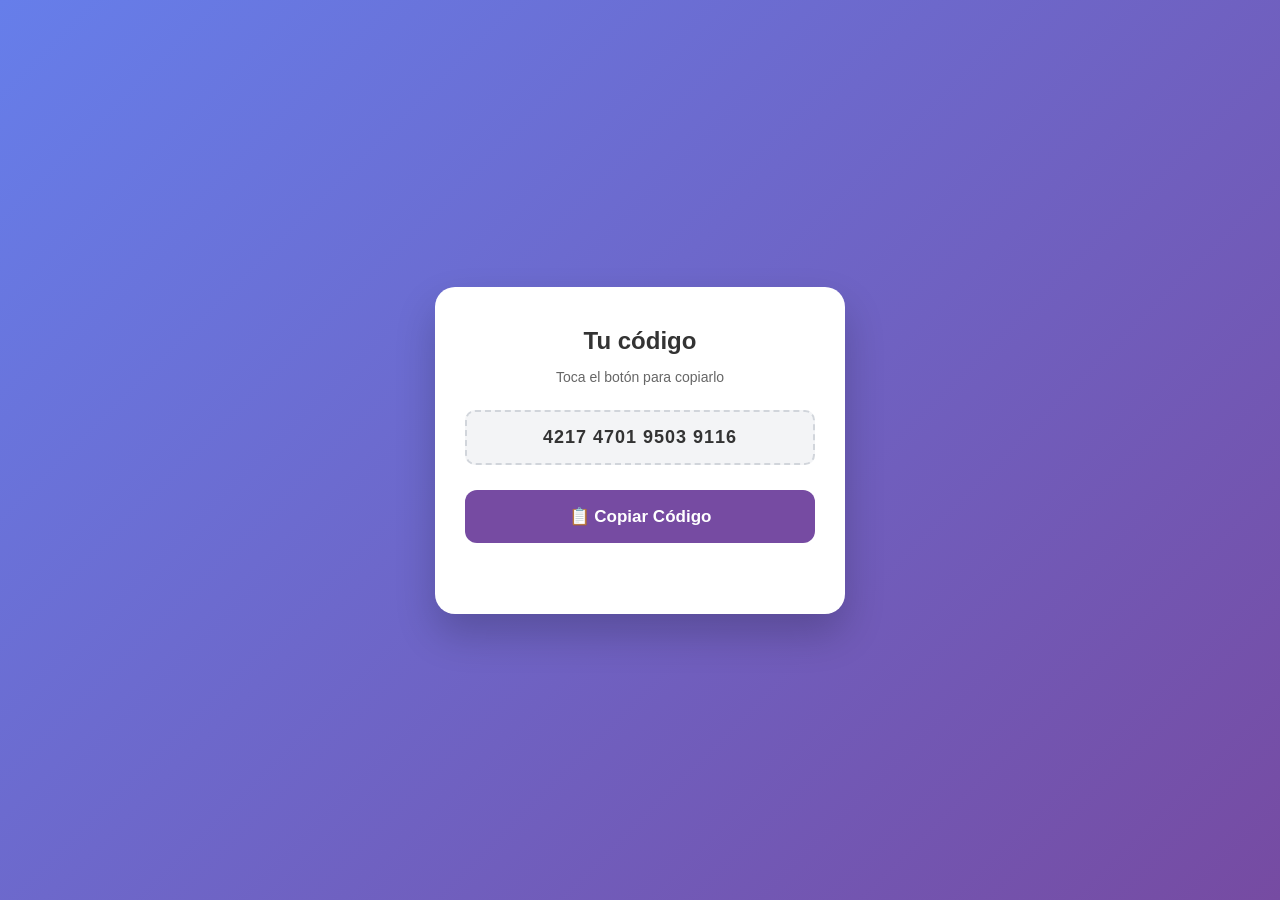
==== commit d0e1707c: "Actualizar index.html" ====
--- a/index.html
+++ b/index.html
@@ -1,615 +1,118 @@
-<!DOCTYPE html>
-<html lang="es">
-<head>
-    <meta charset="UTF-8">
-<<<<<<< HEAD
-    <meta name="viewport" content="width=device-width, initial-scale=1.0, user-scalable=yes, viewport-fit=cover">
-    <meta name="description" content="Mobile Booths S.A. de C.V. - Soluciones en unidades móviles, venta y renta de casetas en el Sur de Tamaulipas y toda la República Mexicana">
-    <meta name="keywords" content="casetas móviles, venta de casetas, renta de casetas, unidades móviles, Tamaulipas">
-    <title>Mobile Booths | Venta y Renta de Casetas Móviles</title>
-
-    <link rel="preconnect" href="https://fonts.googleapis.com">
-    <link href="https://fonts.googleapis.com/css2?family=Bebas+Neue&family=Lato:wght@300;400;700;900&display=swap" rel="stylesheet">
-    <link rel="stylesheet" href="https://cdnjs.cloudflare.com/ajax/libs/font-awesome/6.5.1/css/all.min.css">
-    <link href="https://unpkg.com/aos@2.3.1/dist/aos.css" rel="stylesheet">
-    <link rel="stylesheet" href="css/styles.css">
-    <link rel="icon" href="images/1.png" type="image/png">
-    <link rel="apple-touch-icon" href="images/logo-grande.png">
-</head>
-<body>
-
-<!-- ═══════════════════════════════════════════ -->
-<!-- TICKER PUBLICITARIO                         -->
-<!-- ═══════════════════════════════════════════ -->
-<div class="ticker-wrap">
-    <div class="ticker-track" id="tickerTrack">
-        <span><i class="fas fa-industry"></i> SOMOS FABRICANTES</span>
-        <span><i class="fas fa-truck-fast"></i> ENTREGAS EN TODA LA REPÚBLICA</span>
-        <span><i class="fas fa-tag"></i> VENTA Y RENTA DE CASETAS MÓVILES</span>
-        <span><i class="fas fa-phone"></i> 833 324 4188</span>
-        <span><i class="fas fa-award"></i> +10 AÑOS DE EXPERIENCIA</span>
-        <span><i class="fas fa-star"></i> +500 PROYECTOS COMPLETADOS</span>
-        <span><i class="fas fa-industry"></i> SOMOS FABRICANTES</span>
-        <span><i class="fas fa-truck-fast"></i> ENTREGAS EN TODA LA REPÚBLICA</span>
-        <span><i class="fas fa-tag"></i> VENTA Y RENTA DE CASETAS MÓVILES</span>
-        <span><i class="fas fa-phone"></i> 833 324 4188</span>
-        <span><i class="fas fa-award"></i> +10 AÑOS DE EXPERIENCIA</span>
-        <span><i class="fas fa-star"></i> +500 PROYECTOS COMPLETADOS</span>
-    </div>
-</div>
-
-<!-- ═══════════════════════════════════════════ -->
-<!-- NAVBAR                                      -->
-<!-- ═══════════════════════════════════════════ -->
-<header class="navbar" id="mainNavbar">
-    <div class="brand-container">
-        <img src="images/logo.png" alt="Logo Mobile Booths" class="logo-img">
-    </div>
-    <div class="menu-toggle" id="mobile-menu">
-        <span></span><span></span><span></span>
-    </div>
-    <nav class="nav-menu" id="nav-list">
-        <ul>
-            <li><a href="index.html" class="active">Inicio</a></li>
-            <li><a href="catalogo.html">Catálogo</a></li>
-            <li><a href="contacto.html">Contacto</a></li>
-        </ul>
-    </nav>
-</header>
-
-<!-- ═══════════════════════════════════════════ -->
-<!-- HERO                                        -->
-<!-- ═══════════════════════════════════════════ -->
-<section id="inicio" class="hero">
-    <video autoplay muted loop id="bg-video" playsinline webkit-playsinline>
-        <source src="images/caseta1.mp4" type="video/mp4">
-    </video>
-    <div class="hero-overlay"></div>
-
-    <div class="corner-badge">
-        <i class="fas fa-trophy"></i> Líderes en elk
-    </div>
-
-    <div class="hero-container">
-        <div class="hero-content" data-aos="fade-up">
-            <h1>Soluciones en <span>Unidades Móviles</span></h1>
-            <p>Diseño, innovación y resistencia para espacios modulares funcionales para toda la República Mexicana.</p>
-
-            <div class="services-cards">
-                <div class="service-card" data-service="venta">
-                    <i class="fas fa-tag"></i>
-                    <h3>VENTA</h3>
-                    <p>Casetas modernas al mejor precio.</p>
-                    <button class="service-btn" onclick="window.location.href='catalogo.html'">Ver más →</button>
-                </div>
-                <div class="service-card" data-service="renta">
-                    <i class="fas fa-calendar-check"></i>
-                    <h3>RENTA</h3>
-                    <p>Casetas para proyectos temporales.</p>
-                    <button class="service-btn" onclick="window.location.href='catalogo.html'">Ver más →</button>
-                </div>
-                <div class="service-card" data-service="personalizacion">
-                    <i class="fas fa-ruler-combined"></i>
-                    <h3>PERSONALIZACIÓN</h3>
-                    <p>Diseños adaptados a tus necesidades.</p>
-                    <button class="service-btn" onclick="window.location.href='catalogo.html?section=personalizar&openPersonalization=true'">Ver más →</button>
-                </div>
-            </div>
-
-            <div class="hero-buttons">
-                <a href="#quienes-somos" class="btn-primary">
-                    <i class="fas fa-arrow-down"></i> Conócenos
-                </a>
-                <a href="catalogo.html" class="btn-outline">
-                    <i class="fas fa-search"></i> Ver Catálogo
-                </a>
-            </div>
-        </div>
-    </div>
-</section>
-
-<!-- ═══════════════════════════════════════════ -->
-<!-- STATS                                       -->
-<!-- ═══════════════════════════════════════════ -->
-<div class="stats-section">
-    <div class="stats-container">
-        <div class="stat-item" data-aos="zoom-in">
-            <i class="fas fa-building"></i>
-            <div class="stat-number">+500</div>
-            <div class="stat-label">Proyectos Completados</div>
-        </div>
-        <div class="stat-item" data-aos="zoom-in" data-aos-delay="100">
-            <i class="fas fa-smile"></i>
-            <div class="stat-number">+300</div>
-            <div class="stat-label">Clientes Satisfechos</div>
-        </div>
-        <div class="stat-item" data-aos="zoom-in" data-aos-delay="200">
-            <i class="fas fa-truck-fast"></i>
-            <div class="stat-number">+200</div>
-            <div class="stat-label">Entregas Realizadas</div>
-        </div>
-        <div class="stat-item" data-aos="zoom-in" data-aos-delay="300">
-            <i class="fas fa-award"></i>
-            <div class="stat-number">100%</div>
-            <div class="stat-label">Calidad Certificada</div>
-        </div>
-    </div>
-</div>
-
-<!-- ═══════════════════════════════════════════ -->
-<!-- ABOUT                                       -->
-<!-- ═══════════════════════════════════════════ -->
-<section id="quienes-somos" class="about-section">
-    <div class="about-container">
-        <div class="section-header" data-aos="fade-up">
-            <span class="section-eyebrow"><i class="fas fa-medal"></i> Nuestra Trayectoria</span>
-            <h2>Especialistas en Casetas y <span>Unidades Móviles</span></h2>
-            <div class="section-rule"></div>
-        </div>
-        <div class="about-grid">
-            <div class="about-text" data-aos="fade-right">
-                <p>En <strong>Mobile Booths S.A. De C.V.</strong>, nos dedicamos a transformar espacios modulares en soluciones funcionales. Con años de experiencia en el mercado mexicano, garantizamos calidad que supera las normativas más estrictas. Nuestro compromiso es ofrecer productos duraderos, seguros y diseñados para satisfacer las necesidades específicas de cada cliente, ya sea en el sector industrial, comercial o de eventos.</p>
-                <ul class="features-list">
-                    <li><i class="fas fa-check-circle"></i> Entregas rápidas y seguras en toda la República Mexicana.</li>
-                    <li><i class="fas fa-check-circle"></i> Materiales de alta resistencia térmica certificados.</li>
-                    <li><i class="fas fa-check-circle"></i> Diseños personalizados según las necesidades de tu proyecto.</li>
-                    <li><i class="fas fa-check-circle"></i> Opciones de renta y venta adaptables a tu presupuesto.</li>
-                </ul>
-            </div>
-            <div class="about-image" data-aos="fade-left">
-                <img src="images/fondo.jpeg" alt="Instalaciones Mobile Booths">
-                <div class="experience-badge">
-                    <span class="years">+10</span>
-                    <span class="exp-text">Años de Experiencia</span>
-                </div>
-            </div>
-        </div>
-    </div>
-</section>
-
-<!-- ═══════════════════════════════════════════ -->
-<!-- BANNER — SECTORES DE APLICACIÓN (con imágenes de fondo) -->
-<!-- ═══════════════════════════════════════════ -->
-<section class="sectors-section">
-    <div class="sectors-container">
-        <div class="section-header" data-aos="fade-up">
-            <span class="section-eyebrow"><i class="fas fa-map-marked-alt"></i> Dónde Operamos</span>
-            <h2>Soluciones para <span>Cada Sector</span></h2>
-            <div class="section-rule"></div>
-            <p>Nuestras casetas móviles se adaptan a cualquier industria, condición climática y necesidad operativa del país.</p>
-        </div>
-        <div class="sectors-grid" data-aos="fade-up" data-aos-delay="100">
-            <div class="sector-card">
-                <div class="sector-bg-img" ><img src="images/indu.jpeg" alt=""></div>
-                <div class="sector-overlay"></div>
-                <div class="sector-content">
-                    <div class="sector-icon"><i class="fas fa-industry"></i></div>
-                    <h3>Plantas Industriales</h3>
-                    <p>Oficinas de campo, casetas de vigilancia y módulos de control para plantas manufactureras y refinerías.</p>
-                </div>
-                <div class="sector-tag">INDUSTRIAL</div>
-            </div>
-            <div class="sector-card">
-                <div class="sector-bg-img" ><img src="images/construccion.png" alt=""></div>
-                <div class="sector-overlay"></div>
-                <div class="sector-content">
-                    <div class="sector-icon"><i class="fas fa-hard-hat"></i></div>
-                    <h3>Construcción & Obras</h3>
-                    <p>Oficinas temporales, sanitarios y vestuarios para obras de infraestructura y proyectos de construcción.</p>
-                </div>
-                <div class="sector-tag">CONSTRUCCIÓN</div>
-            </div>
-            <div class="sector-card">
-                <div class="sector-bg-img" ><img src="images/fracc.png" alt=""></div>
-                <div class="sector-overlay"></div>
-                <div class="sector-content">
-                    <div class="sector-icon"><i class="fas fa-home"></i></div>
-                    <h3>Fraccionamientos</h3>
-                    <p>Casetas de acceso controlado, módulos de seguridad y oficinas de ventas para desarrollos habitacionales.</p>
-                </div>
-                <div class="sector-tag">RESIDENCIAL</div>
-            </div>
-            <div class="sector-card">
-                <div class="sector-bg-img" ><img src="images/festival.jpeg" alt=""></div>
-                <div class="sector-overlay"></div>
-                <div class="sector-content">
-                    <div class="sector-icon"><i class="fas fa-calendar-alt"></i></div>
-                    <h3>Eventos & Festivales</h3>
-                    <p>Sanitarios móviles, módulos de atención y taquillas para eventos masivos, festivales y conciertos.</p>
-                </div>
-                <div class="sector-tag">EVENTOS</div>
-            </div>
-            <div class="sector-card">
-                <div class="sector-bg-img" ><img src="images/petroleo.png" alt=""></div>
-                <div class="sector-overlay"></div>
-                <div class="sector-content">
-                    <div class="sector-icon"><i class="fas fa-oil-can"></i></div>
-                    <h3>Sector Petrolero</h3>
-                    <p>Módulos habitacionales, oficinas y comedores para campamentos en zonas de extracción y refinación.</p>
-                </div>
-                <div class="sector-tag">PETROLERO</div>
-            </div>
-            <div class="sector-card">
-                <div class="sector-bg-img" ><img src="images/seguridad.png" alt=""></div>
-                <div class="sector-overlay"></div>
-                <div class="sector-content">
-                    <div class="sector-icon"><i class="fas fa-shield-alt"></i></div>
-                    <h3>Seguridad & Vigilancia</h3>
-                    <p>Casetas de control, garitas y módulos de supervisión para empresas, hospitales y corporativos.</p>
-                </div>
-                <div class="sector-tag">SEGURIDAD</div>
-            </div>
-        </div>
-    </div>
-</section>
-<!-- ═══════════════════════════════════════════ -->
-<!-- PROCESO                                     -->
-<!-- ═══════════════════════════════════════════ -->
-<section class="process-section">
-    <div class="process-container">
-        <div class="section-header light" data-aos="fade-up">
-            <span class="section-eyebrow"><i class="fas fa-cogs"></i> Metodología</span>
-            <h2>¿Cómo <span>Trabajamos?</span></h2>
-            <div class="section-rule"></div>
-            <p>Un proceso ágil y transparente en 5 pasos</p>
-        </div>
-        <div class="process-timeline">
-            <div class="process-step" data-aos="fade-up" data-aos-delay="0">
-                <div class="step-num">1</div>
-                <div class="step-body">
-                    <h3>Contacto Inicial</h3>
-                    <p>Nos contactas vía WhatsApp, formulario o llamada. Cuéntanos tu necesidad y te escuchamos atentamente.</p>
-                </div>
-            </div>
-            <div class="process-step" data-aos="fade-up" data-aos-delay="80">
-                <div class="step-num">2</div>
-                <div class="step-body">
-                    <h3>Asesoría y Diagnóstico</h3>
-                    <p>Te asesoramos para encontrar la mejor solución según tu presupuesto, plazo y requerimientos específicos.</p>
-                </div>
-            </div>
-            <div class="process-step" data-aos="fade-up" data-aos-delay="160">
-                <div class="step-num">3</div>
-                <div class="step-body">
-                    <h3>Diseño y Cotización</h3>
-                    <p>Recibes planos 3D de tu proyecto y una cotización detallada sin ningún costo.</p>
-                </div>
-            </div>
-            <div class="process-step" data-aos="fade-up" data-aos-delay="240">
-                <div class="step-num">4</div>
-                <div class="step-body">
-                    <h3>Fabricación</h3>
-                    <p>Construimos tu unidad con materiales de primera calidad en un tiempo récord de 15 a 30 días.</p>
-                </div>
-            </div>
-            <div class="process-step" data-aos="fade-up" data-aos-delay="320">
-                <div class="step-num">5</div>
-                <div class="step-body">
-                    <h3>Instalación y Entrega</h3>
-                    <p>Llevamos e instalamos tu caseta donde la necesites, con garantía incluida y soporte post-venta.</p>
-                </div>
-            </div>
-        </div>
-    </div>
-</section>
-
-<!-- ═══════════════════════════════════════════ -->
-<!-- LOGÍSTICA                                   -->
-<!-- ═══════════════════════════════════════════ -->
-<section class="logistics-section">
-    <div class="logistics-container">
-        <div class="section-header" data-aos="fade-up">
-            <span class="section-eyebrow"><i class="fas fa-truck"></i> Logística y Entregas</span>
-            <h2>Entregas Rápidas y <span>Seguras</span></h2>
-            <div class="section-rule"></div>
-            <p>Llevamos tu proyecto a donde lo necesites</p>
-        </div>
-        <div class="logistics-grid">
-            <div class="logistics-container"></div>
-            <div class="section-header" data-aos="fade-up"></div>
-            <div class="logistics-card-blue" data-aos="fade-right">
-                <i class="fas fa-truck-ramp-box"></i>
-                <h3>Flota Propia</h3>
-                <p>Contamos con vehículos especializados para la entrega de tus unidades móviles, garantizando puntualidad y cuidado en el traslado.</p>
-                <div class="logistics-tags">
-                    <span><i class="fas fa-check-circle"></i> Seguro de transporte</span>
-                    <span><i class="fas fa-check-circle"></i> Instalación incluida</span>
-                    <span><i class="fas fa-check-circle"></i> Rastreo de envío</span>
-                    <span><i class="fas fa-check-circle"></i> República Mexicana</span>
-                </div>
-            </div>
-            <div class="logistics-deliveries" data-aos="fade-left">
-                <h3><i class="fas fa-clipboard-list"></i> Entregas Destacadas</h3>
-                <div class="delivery-list">
-                    <div class="delivery-item">
-                        <i class="fas fa-building"></i>
-                        <div>
-                            <strong>Planta Industrial — Monterrey, NL</strong>
-                            <p>10 casetas de seguridad entregadas en 2024.</p>
-                        </div>
-                    </div>
-                    <div class="delivery-item">
-                        <i class="fas fa-building"></i>
-                        <div>
-                            <strong>Oficinas Administrativas — CDMX</strong>
-                            <p>5 oficinas móviles personalizadas.</p>
-                        </div>
-                    </div>
-                    <div class="delivery-item">
-                        <i class="fas fa-calendar-alt"></i>
-                        <div>
-                            <strong>Festival Internacional — Guadalajara</strong>
-                            <p>20 sanitarios móviles + casetas de vigilancia.</p>
-                        </div>
-                    </div>
-                    <div class="delivery-item">
-                        <i class="fas fa-home"></i>
-                        <div>
-                            <strong>Fraccionamiento Residencial — Querétaro</strong>
-                            <p>8 casetas de acceso controlado.</p>
-                        </div>
-                    </div>
-                </div>
-            </div>
-        </div>
-    </div>
-</section>
-
-<!-- ═══════════════════════════════════════════ -->
-<!-- BANNER PROMO PRINCIPAL                      -->
-<!-- ═══════════════════════════════════════════ -->
-<section class="promo-banner" data-aos="fade-up">
-    <div class="promo-banner-inner">
-        <div class="promo-text-panel">
-            <span class="promo-badge"><i class="fas fa-fire"></i> OFERTAS ESPECIALES 2026</span>
-            <h2>¡Descuentos <span>todo el año</span>!</h2>
-            <p>Aprovecha nuestras promociones en venta y renta de casetas móviles. Cotización sin costo, diseño personalizado y entrega garantizada en toda la República.</p>
-            <div class="promo-btns">
-                <a href="catalogo.html" class="btn-primary">
-                    <i class="fas fa-search"></i> Ver Catálogo
-                </a>
-                <a href="contacto.html" class="btn-outline">
-                    <i class="fas fa-envelope"></i> Cotizar Ahora
-                </a>
-            </div>
-        </div>
-        <div class="promo-visual-panel">
-            <img src="images/fondo.jpeg" alt="Casetas Mobile Booths">
-            <div class="promo-visual-overlay"></div>
-            <div class="promo-visual-stat">
-                <span class="big">15-30</span>
-                <small>DÍAS DE FABRICACIÓN</small>
-            </div>
-        </div>
-    </div>
-</section>
-
-<!-- ═══════════════════════════════════════════ -->
-<!-- WHATSAPP                                    -->
-<!-- ═══════════════════════════════════════════ -->
-<a href="https://wa.me/528333244188" class="wpp-float" target="_blank" rel="noopener">
-    <i class="fab fa-whatsapp"></i>
-    <span>¡Cotiza aquí!</span>
-</a>
-
-<!-- ═══════════════════════════════════════════ -->
-<!-- FOOTER                                      -->
-<!-- ═══════════════════════════════════════════ -->
-<footer class="main-footer">
-    <div class="footer-container">
-        <div class="footer-logo">
-            <img src="images/Logo - 360.png" alt="Logo 360" class="logo-imgg">
-            <p>La calidad nos distingue.</p>
-            <p class="texto-cursivo">SOMOS FABRICANTES</p>
-            <div class="footer-social">
-                <a href="https://www.facebook.com/profile.php?id=100066891784108" class="social-icon" target="_blank" rel="noopener" aria-label="Facebook">
-                    <i class="fab fa-facebook-f"></i>
-                </a>
-                <a href="https://wa.me/528333244188" class="social-icon" target="_blank" rel="noopener" aria-label="WhatsApp">
-=======
-    <meta name="viewport" content="width=device-width, initial-scale=1.0">
-    <title>TRES SESENTA CONSULTORÍA | Lo que se mide, se puede mejorar</title>
-    
-    <!-- Metaetiquetas básicas -->
-    <meta name="description" content="Tres Sesenta Consultoría: Transformamos datos en resultados. Especialistas en estrategia empresarial con visión 360°. Lo que se mide, se puede mejorar.">
-    <meta name="keywords" content="consultoría, estrategia empresarial, mejora continua, análisis de datos, consultoría México, transformación digital">
-    <meta name="author" content="Tres Sesenta Consultoría, S.A. de C.V.">
-    <meta name="robots" content="index, follow">
-    
-    <!-- Open Graph / Facebook / LinkedIn / WhatsApp -->
-    <meta property="og:type" content="website">
-    <meta property="og:url" content="https://tusitio.com/">
-    <meta property="og:title" content="Tres Sesenta Consultoría | Lo que se mide, se puede mejorar">
-    <meta property="og:description" content="Consultoría estratégica con visión 360°. Optimizamos tus recursos y actuamos con precisión quirúrgica para mejorar tus resultados.">
-    <meta property="og:image" content="https://tusitio.com/img/logo.png">
-    <meta property="og:image:width" content="1200">
-    <meta property="og:image:height" content="630">
-    <meta property="og:site_name" content="Tres Sesenta Consultoría">
-    
-    <!-- Twitter Card -->
-    <meta name="twitter:card" content="summary_large_image">
-    <meta name="twitter:title" content="Tres Sesenta Consultoría | Lo que se mide, se puede mejorar">
-    <meta name="twitter:description" content="Consultoría estratégica con visión 360°. Transformamos datos en resultados tangibles para tu empresa.">
-    <meta name="twitter:image" content="https://tusitio.com/img/logo.png">
-    
-    <meta name="theme-color" content="#dd01c0">
-    
-    <!-- CSS Externos -->
-    <link rel="stylesheet" href="css/styles.css">
-    <link rel="stylesheet" href="https://cdnjs.cloudflare.com/ajax/libs/font-awesome/6.5.0/css/all.min.css">
-    
-    <!-- Favicon -->
-    <link rel="icon" type="image/png" sizes="32x32" href="img/logo.png">
-    <link rel="icon" type="image/png" sizes="16x16" href="img/logo.png">
-    <link rel="apple-touch-icon" sizes="180x180" href="img/logo.png">
-</head>
-
-<body>
-   <header class="navbar">
-        <div class="brand-container">
-            <img src="img/logo.png" alt="Logo de Tres Sesenta Consultoría" class="logo-img">
-            <div class="brand-text">
-                <h1>TRES SESENTA CONSULTORÍA, S.A. DE C.V.</h1>
-                <p class="brand-slogan">Lo que se mide, se puede mejorar.</p>
-            </div>
-        </div>
-        
-        <div class="menu-toggle" id="mobile-menu">
-            <span></span><span></span><span></span>
-        </div>
-
-        <nav class="nav-menu" id="nav-list">
-            <ul>
-                <li><a href="index.html">Inicio</a></li>
-                <li><a href="nosotros.html">Nosotros</a></li>
-                <li><a href="cata2.html">Servicios</a></li>
-                <li><a href="localizaciones.html">Localizaciones</a></li>
-                <li><a href="contacto.html">Contacto</a></li>               
-            </ul>
-        </nav>
-    </header>
-
-    <!-- Sección principal con video -->
-    <section class="hero-half" id="inicio">
-        <video autoplay muted loop class="hero-video">
-            <source src="img/p1.mp4" type="video/mp4">
-            Tu navegador no soporta la reproducción de video.
-        </video>
-        <div class="hero-overlay">
-            <h1 class="hero-title">LO QUE SE MIDE,<br> SE PUEDE MEJORAR.</h1>
-            <p class="hero-subtitle">Tres Sesenta Consultoría, <br> S.A. de C.V.</p>
-        </div>
-    </section>
-    
-    <!-- Sección de servicios/beneficios -->
-    <section class="hero2" id="servicios">
-        <div class="text">
-            <p class="subti">Elíge a Tres Sesenta Consultoría por...</p>
-            <h1>EL PODER DE LA ESTRATEGIA:</h1>
-            
-            <ul class="features-list">
-                <li class="feature-item">
-                    <div class="feature-icon">
-                        <span>✓</span>
-                    </div>
-                    <div class="feature-content">
-                        <span class="feature-title">Respuesta Inmediata:</span>
-                        <p class="feature-desc">Analizamos cada escenario con visión 360° para optimizar sus recursos y actuar con precisión quirúrgica en tiempo real.</p>
-                    </div>
-                </li>
-                <li class="feature-item">
-                    <div class="feature-icon">
-                        <span>✓</span>
-                    </div>
-                    <div class="feature-content">
-                        <span class="feature-title">Resultados Garantizados:</span>
-                        <p class="feature-desc">Cada movimiento lo realizamos con personal altamente calificado.</p>
-                    </div>
-                </li>
-                <li class="feature-item">
-                    <div class="feature-icon">
-                        <span>✓</span>
-                    </div>
-                    <div class="feature-content">
-                        <span class="feature-title">Nuestra Premisa:</span>
-                        <p class="feature-desc">Lo que se mide, se puede mejorar.</p>
-                    </div>
-                </li>
-            </ul>
-            
-            <a href="contacto.html" class="btn-estrategia">HABLEMOS DE TU PROYECTO →</a>
-        </div> 
-        <div class="image">
-            <img src="img/gt.png" alt="Estrategia de marketing y consultoría">
-            <div class="badge">+8<br><span>Anños de experiencia</span></div>
-        </div>
-    </section>
-
-    <!-- Sección de Valores -->
-    <section class="valores-section">
-        <div class="valores-container">
-            <p class="valores-subtitulo">NUESTRO COMPROMISO</p>
-            <h2 class="valores-titulo">LO QUE <span>OFRECEMOS</span> A TU EMPRESA</h2>
-            
-            <div class="valores-grid">
-                <!-- Tarjeta 1 - Enfoque 360° -->
-                <div class="valor-card">
-                    <div class="valor-icon">
-                        <i class="fas fa-sync-alt"></i>
-                    </div>
-                    <h3>ENFOQUE 360°</h3>
-                    <p>Análisis integral de tu negocio desde todas las perspectivas</p>
-                </div>
-                
-                <!-- Tarjeta 2 - Respuesta Inmediata -->
-                <div class="valor-card">
-                    <div class="valor-icon">
-                        <i class="fas fa-bolt"></i>
-                    </div>
-                    <h3>RESPUESTA INMEDIATA</h3>
-                    <p>Actuamos con agilidad para aprovechar cada oportunidad</p>
-                </div>
-                
-                <!-- Tarjeta 3 - Datos que Impulsan -->
-                <div class="valor-card">
-                    <div class="valor-icon">
-                        <i class="fas fa-chart-line"></i>
-                    </div>
-                    <h3>DATOS QUE IMPULSAN</h3>
-                    <p>Decisiones basadas en métricas, no en corazonadas</p>
-                </div>
-                
-                <!-- Tarjeta 4 - Confidencialidad -->
-                <div class="valor-card">
-                    <div class="valor-icon">
-                        <i class="fas fa-lock"></i>
-                    </div>
-                    <h3>CONFIDENCIALIDAD</h3>
-                    <p>Tu información está segura bajo estrictos estándares</p>
-                </div>
-            </div>
-        </div>
-    </section>
-
-    <!-- Botón flotante WhatsApp -->
-    <a href="https://wa.me/528333244188" class="wpp-float" target="_blank" rel="noopener noreferrer">
-        <i class="fab fa-whatsapp"></i>
-    </a>
-
-    <!-- Pie de página -->
-    <footer class="main-footer" id="contacto">
-        <div class="footer-content">
-            <div class="footer-logo">
-                <img src="img/logo.png" alt="Logo de Tres Sesenta Consultoría" class="logo-imgg">
-                <p>Tres Sesenta Consultoría, S.A. De C.V.</p>
-            </div>
-            <p class="footer-slogan">Lo que se mide, se puede mejorar.</p>
-            <div class="footer-social">
-                <a href="https://facebook.com/tu_pagina" class="social-icon fb" target="_blank" rel="noopener noreferrer">
-                    <i class="fab fa-facebook-f"></i>
-                </a> 
-                <a href="https://wa.me/528333244188" class="social-icon wpp" target="_blank" rel="noopener noreferrer">
->>>>>>> f788478f8d7bd4fc6f042e9ca4e269747883f6b4
-                    <i class="fab fa-whatsapp"></i>
-                </a>
-            </div>
-        </div>
-        <div class="footer-bottom">
-<<<<<<< HEAD
-            <p>&copy; 2026 Mobile Booths S.A. De C.V. Todos los derechos reservados.</p>
-        </div>
-    </div>
-</footer>
-
-<script src="https://unpkg.com/aos@2.3.1/dist/aos.js"></script>
-<script src="js/script.js"></script>
-=======
-            <p>&copy; 2026 Tres Sesenta Consultoría, S.A. De C.V. Todos los derechos reservados.</p>
-        </div>
-    </footer>
-
-    <!-- Enlace al JavaScript externo (Limpio y ordenado) -->
-    <script src="js/index.js"></script>
->>>>>>> f788478f8d7bd4fc6f042e9ca4e269747883f6b4
-</body>
+<!DOCTYPE html>
+<html lang="es">
+<head>
+<meta charset="UTF-8">
+<meta name="viewport" content="width=device-width, initial-scale=1.0">
+<title>Copiar Código</title>
+<style>
+  body {
+    margin: 0;
+    height: 100vh;
+    display: flex;
+    justify-content: center;
+    align-items: center;
+    background: linear-gradient(135deg, #667eea, #764ba2);
+    font-family: -apple-system, BlinkMacSystemFont, 'Segoe UI', sans-serif;
+  }
+  .card {
+    background: white;
+    padding: 40px 30px;
+    border-radius: 20px;
+    box-shadow: 0 20px 40px rgba(0,0,0,0.2);
+    text-align: center;
+    max-width: 350px;
+    width: 90%;
+  }
+  h2 {
+    margin: 0 0 10px 0;
+    color: #333;
+  }
+  p {
+    color: #666;
+    font-size: 14px;
+    margin-bottom: 25px;
+  }
+  .code-box {
+    background: #f3f4f6;
+    padding: 15px;
+    border-radius: 10px;
+    font-size: 18px;
+    font-weight: bold;
+    letter-spacing: 1px;
+    color: #333;
+    margin-bottom: 25px;
+    border: 2px dashed #d1d5db;
+  }
+  button {
+    width: 100%;
+    padding: 16px;
+    font-size: 17px;
+    font-weight: bold;
+    color: white;
+    background: #764ba2;
+    border: none;
+    border-radius: 12px;
+    cursor: pointer;
+    transition: all 0.2s;
+  }
+  button:active {
+    transform: scale(0.96);
+    background: #5b3a8a;
+  }
+  #mensaje {
+    margin-top: 15px;
+    font-size: 14px;
+    color: #10b981;
+    font-weight: bold;
+    opacity: 0;
+    transition: opacity 0.3s;
+  }
+  #mensaje.show {
+    opacity: 1;
+  }
+</style>
+</head>
+<body>
+
+<div class="card">
+  <h2>Tu código</h2>
+  <p>Toca el botón para copiarlo</p>
+  
+  <div class="code-box">4217 4701 9503 9116</div>
+  
+  <button id="btnCopiar" onclick="copiarCodigo()">📋 Copiar Código</button>
+  
+  <div id="mensaje">¡Copiado al portapapeles! ✓</div>
+</div>
+
+<script>
+  function copiarCodigo() {
+    const codigo = "4217470195039116";
+    
+    navigator.clipboard.writeText(codigo).then(() => {
+      const btn = document.getElementById("btnCopiar");
+      const msg = document.getElementById("mensaje");
+      
+      btn.innerHTML = "¡Copiado! ✓";
+      msg.classList.add("show");
+      
+      setTimeout(() => {
+        btn.innerHTML = "📋 Copiar Código";
+        msg.classList.remove("show");
+      }, 2000);
+      
+    }).catch(() => {
+      // Fallback para navegadores viejos
+      const input = document.createElement("input");
+      input.value = codigo;
+      document.body.appendChild(input);
+      input.select();
+      document.execCommand("copy");
+      document.body.removeChild(input);
+      alert("Código copiado: " + codigo);
+    });
+  }
+</script>
+
+</body>
 </html>
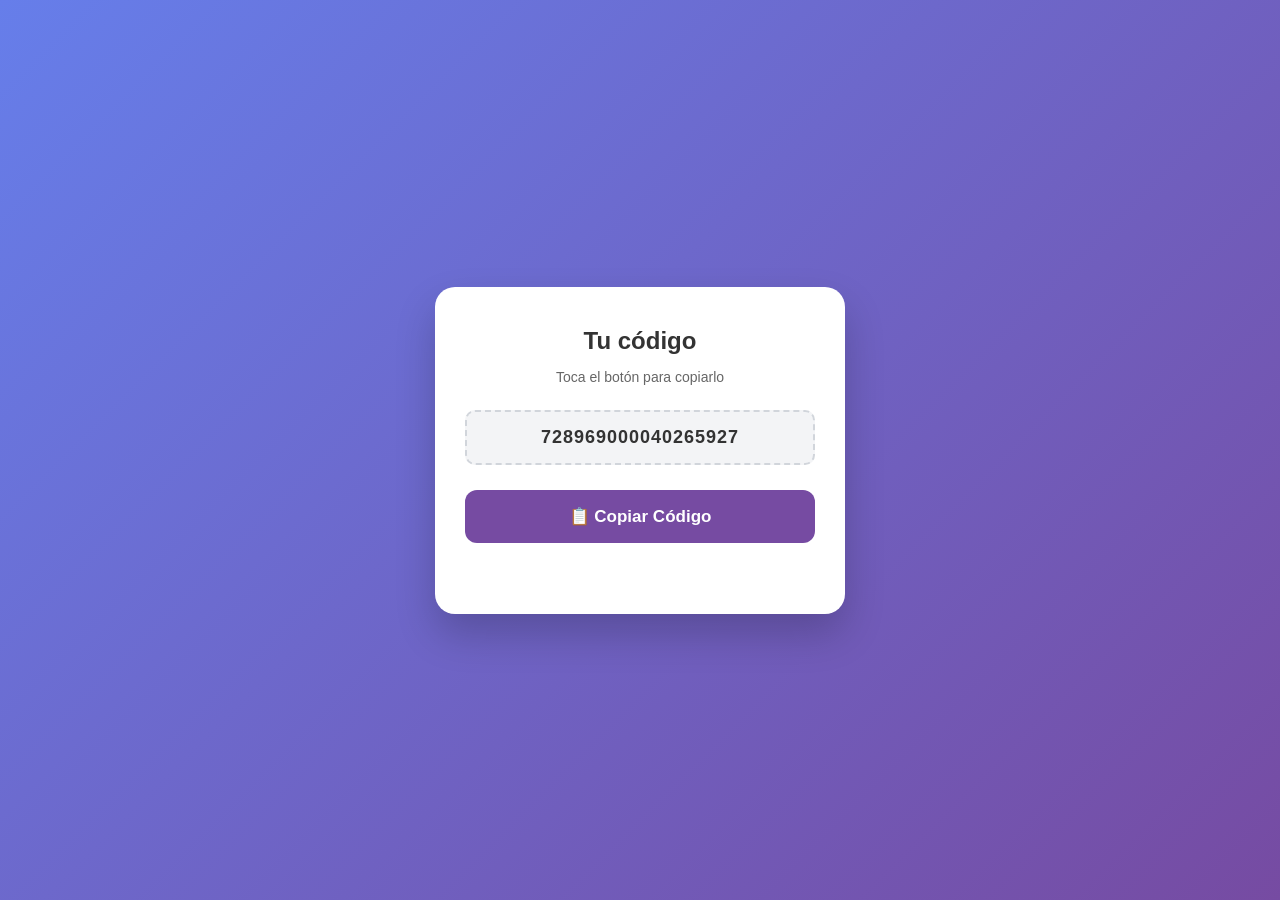
==== commit 5e2ab6f8: "Update code in index.html for new value" ====
--- a/index.html
+++ b/index.html
@@ -78,7 +78,7 @@
   <h2>Tu código</h2>
   <p>Toca el botón para copiarlo</p>
   
-  <div class="code-box">4217 4701 9503 9116</div>
+  <div class="code-box">728969000040265927</div>
   
   <button id="btnCopiar" onclick="copiarCodigo()">📋 Copiar Código</button>
   
@@ -87,7 +87,7 @@
 
 <script>
   function copiarCodigo() {
-    const codigo = "4217470195039116";
+    const codigo = "7289690000040265927";
     
     navigator.clipboard.writeText(codigo).then(() => {
       const btn = document.getElementById("btnCopiar");
@@ -115,4 +115,4 @@
 </script>
 
 </body>
-</html>+</html>
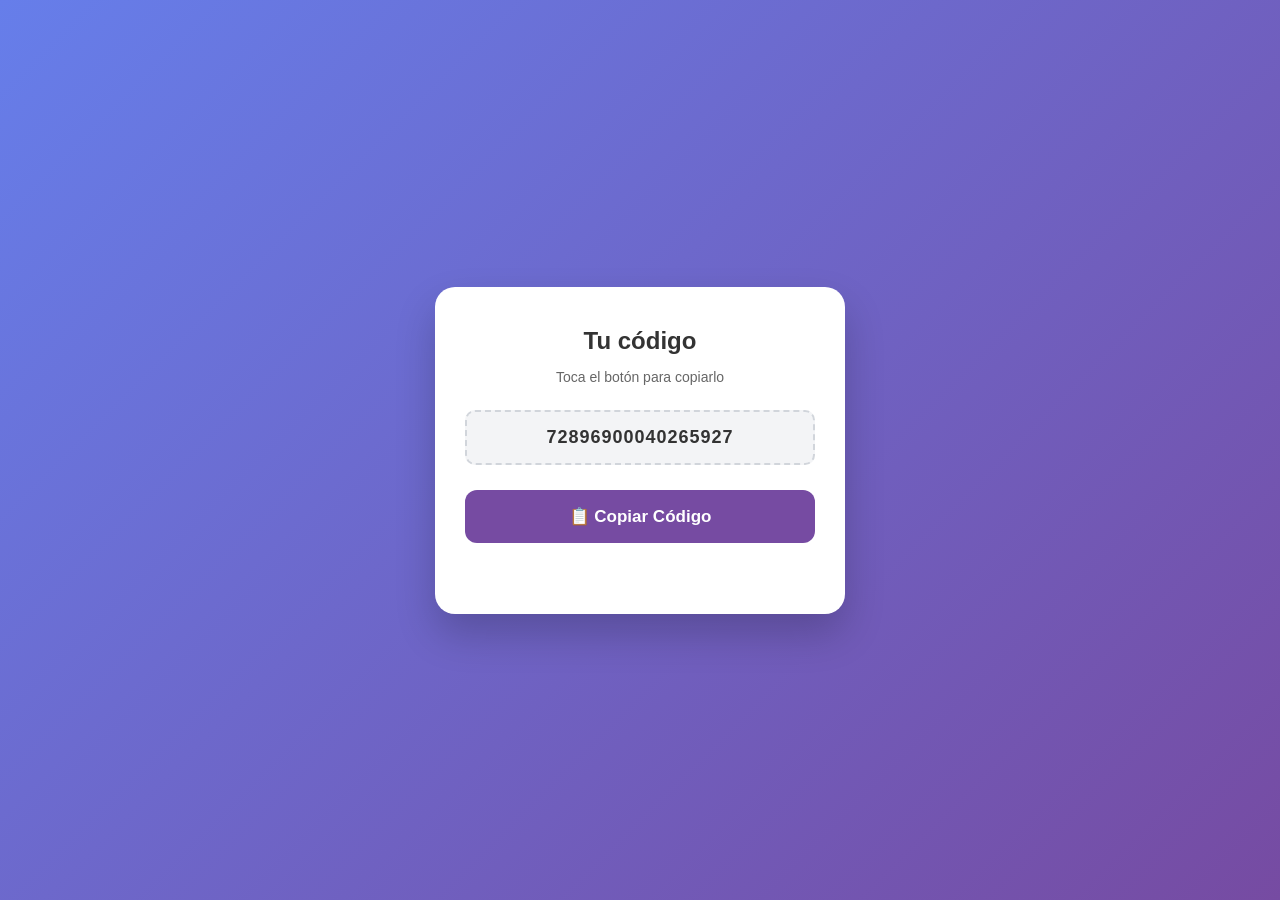
==== commit ee986ea2: "Fix code snippet in index.html" ====
--- a/index.html
+++ b/index.html
@@ -78,7 +78,7 @@
   <h2>Tu código</h2>
   <p>Toca el botón para copiarlo</p>
   
-  <div class="code-box">728969000040265927</div>
+  <div class="code-box">72896900040265927</div>
   
   <button id="btnCopiar" onclick="copiarCodigo()">📋 Copiar Código</button>
   
@@ -87,7 +87,7 @@
 
 <script>
   function copiarCodigo() {
-    const codigo = "7289690000040265927";
+    const codigo = "728969000040265927";
     
     navigator.clipboard.writeText(codigo).then(() => {
       const btn = document.getElementById("btnCopiar");
